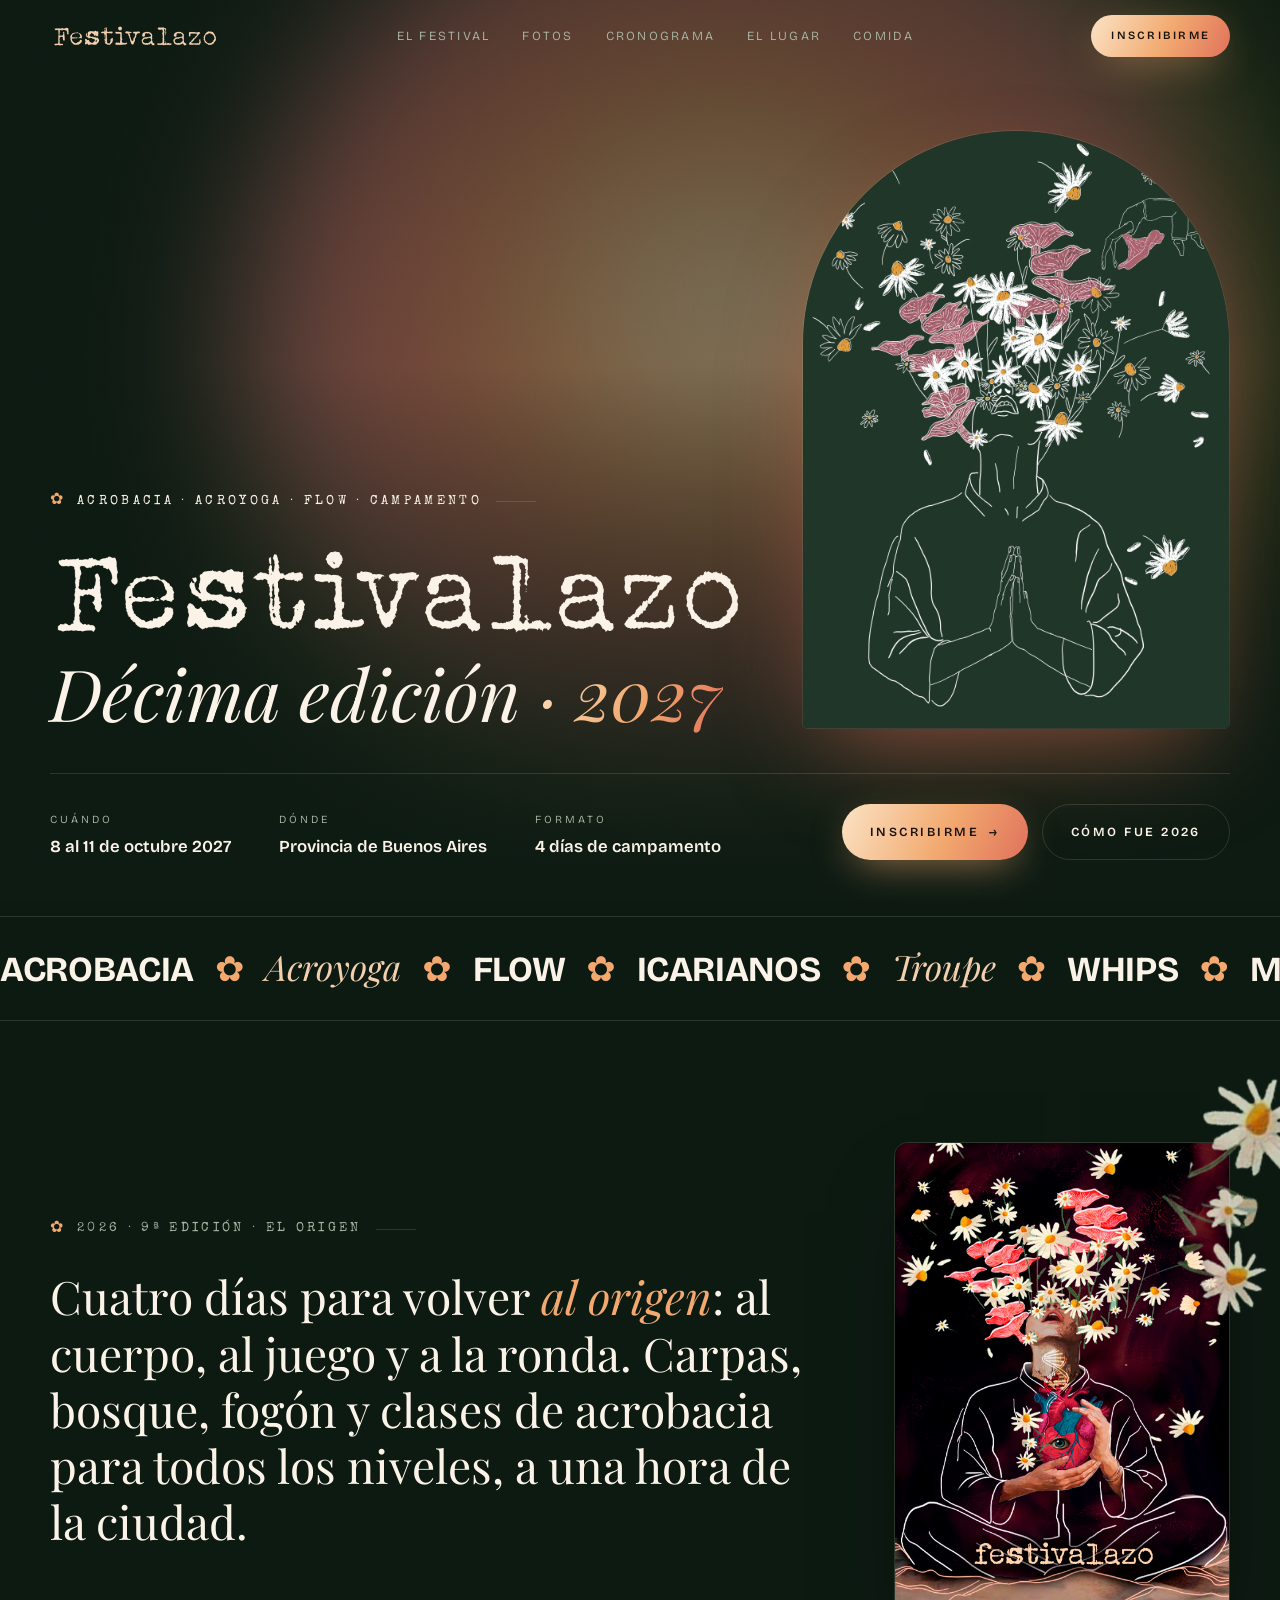
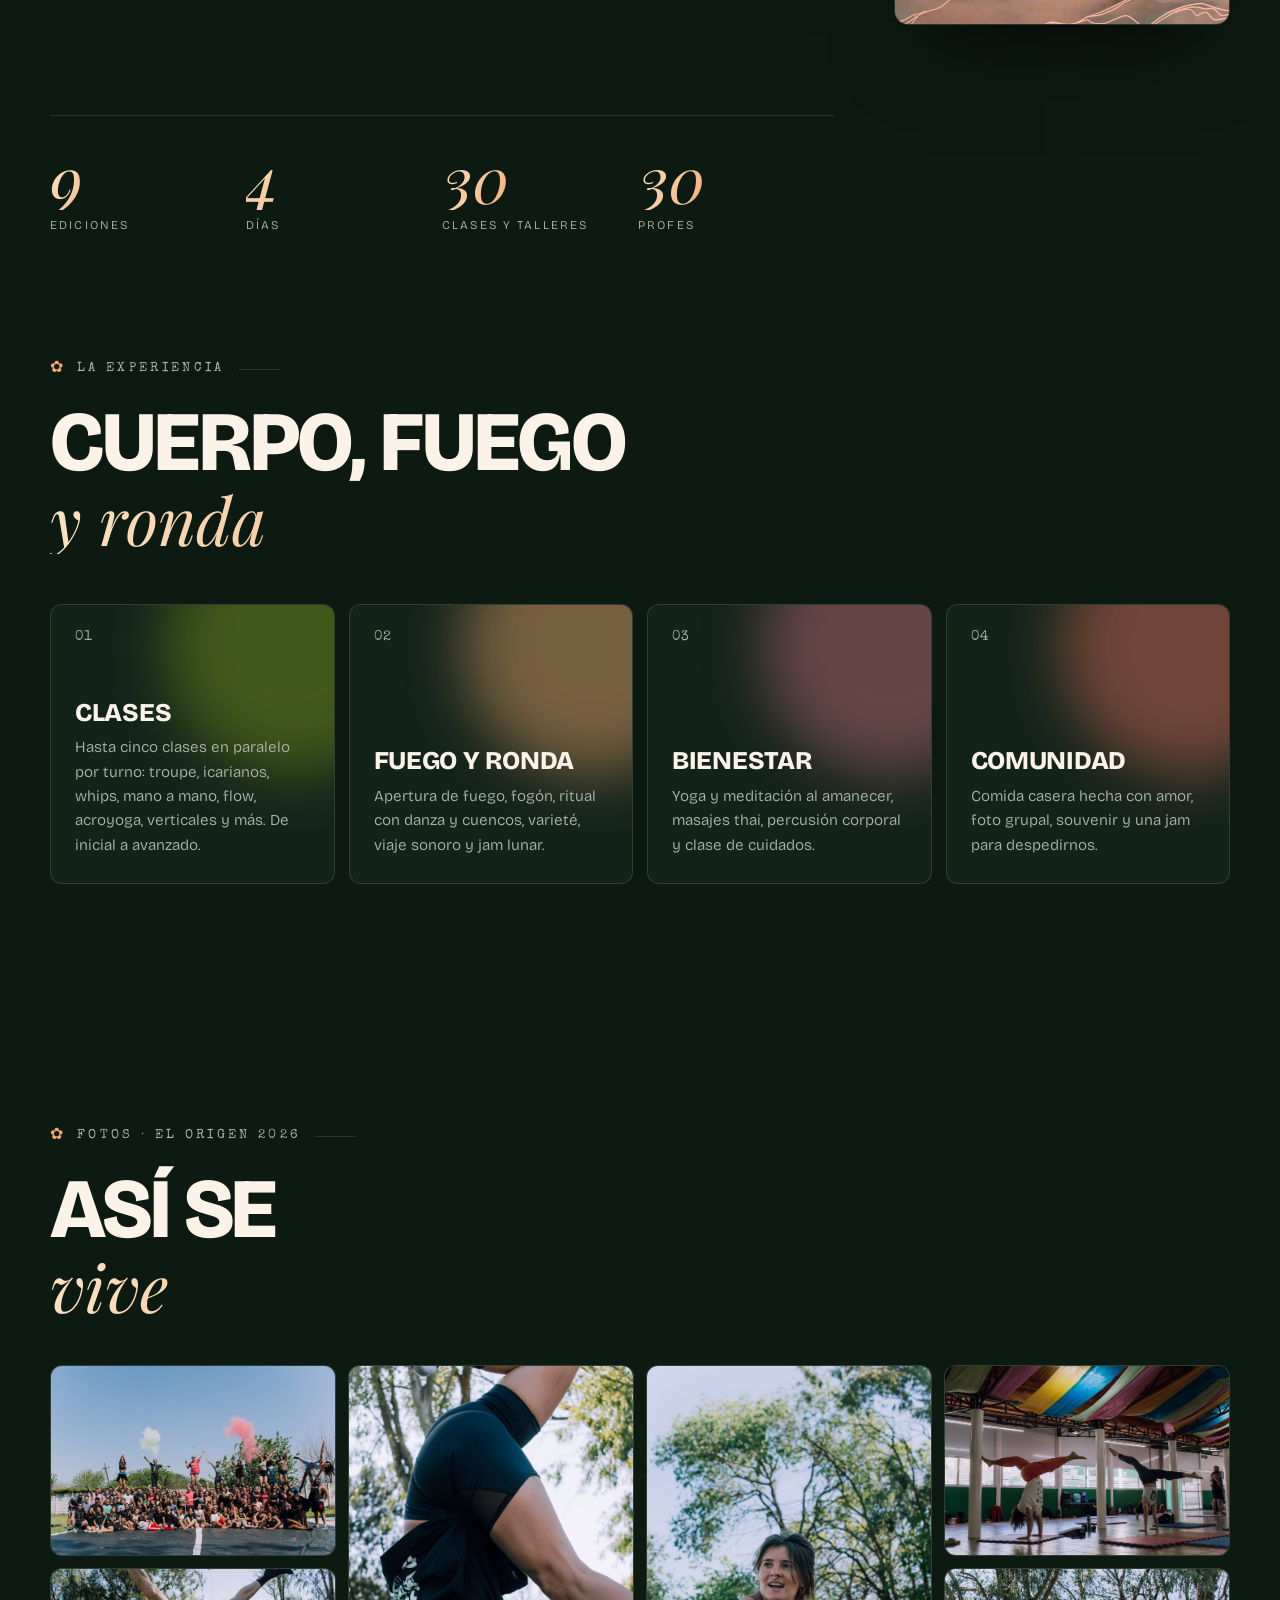
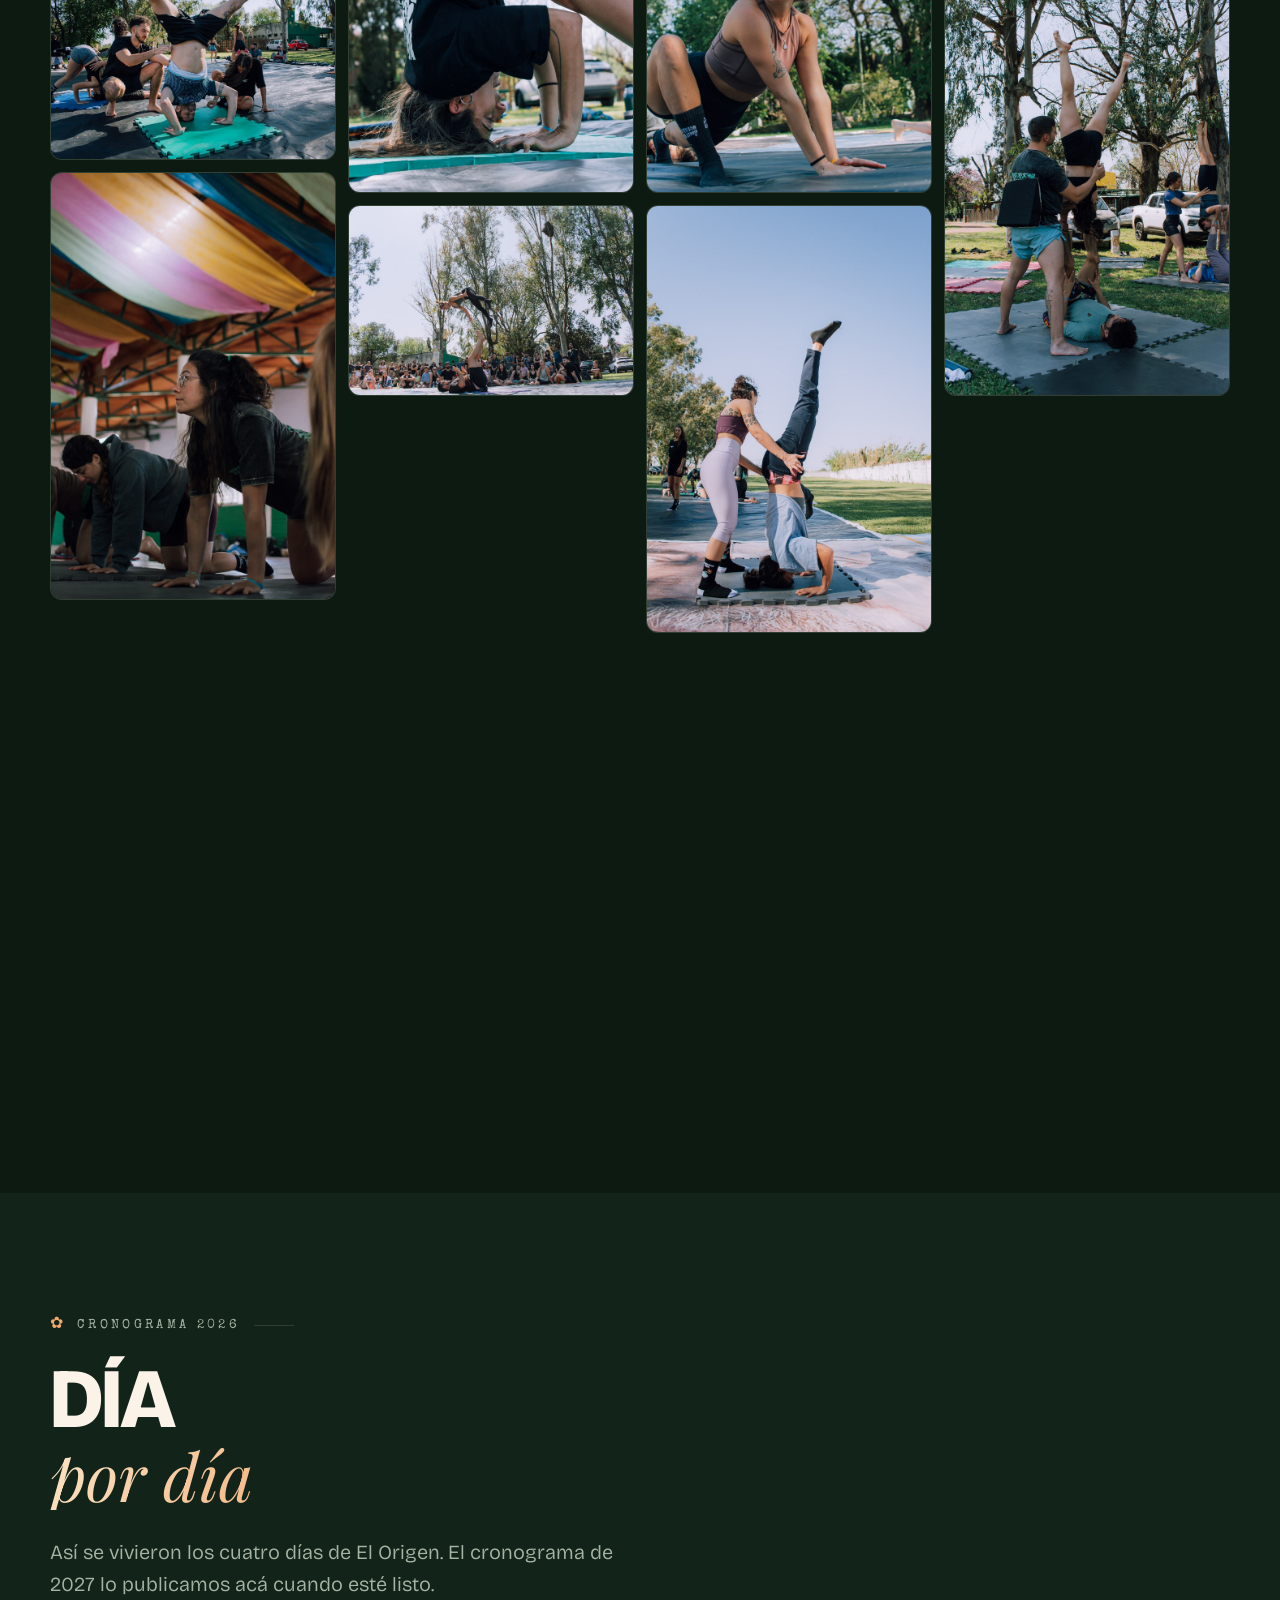
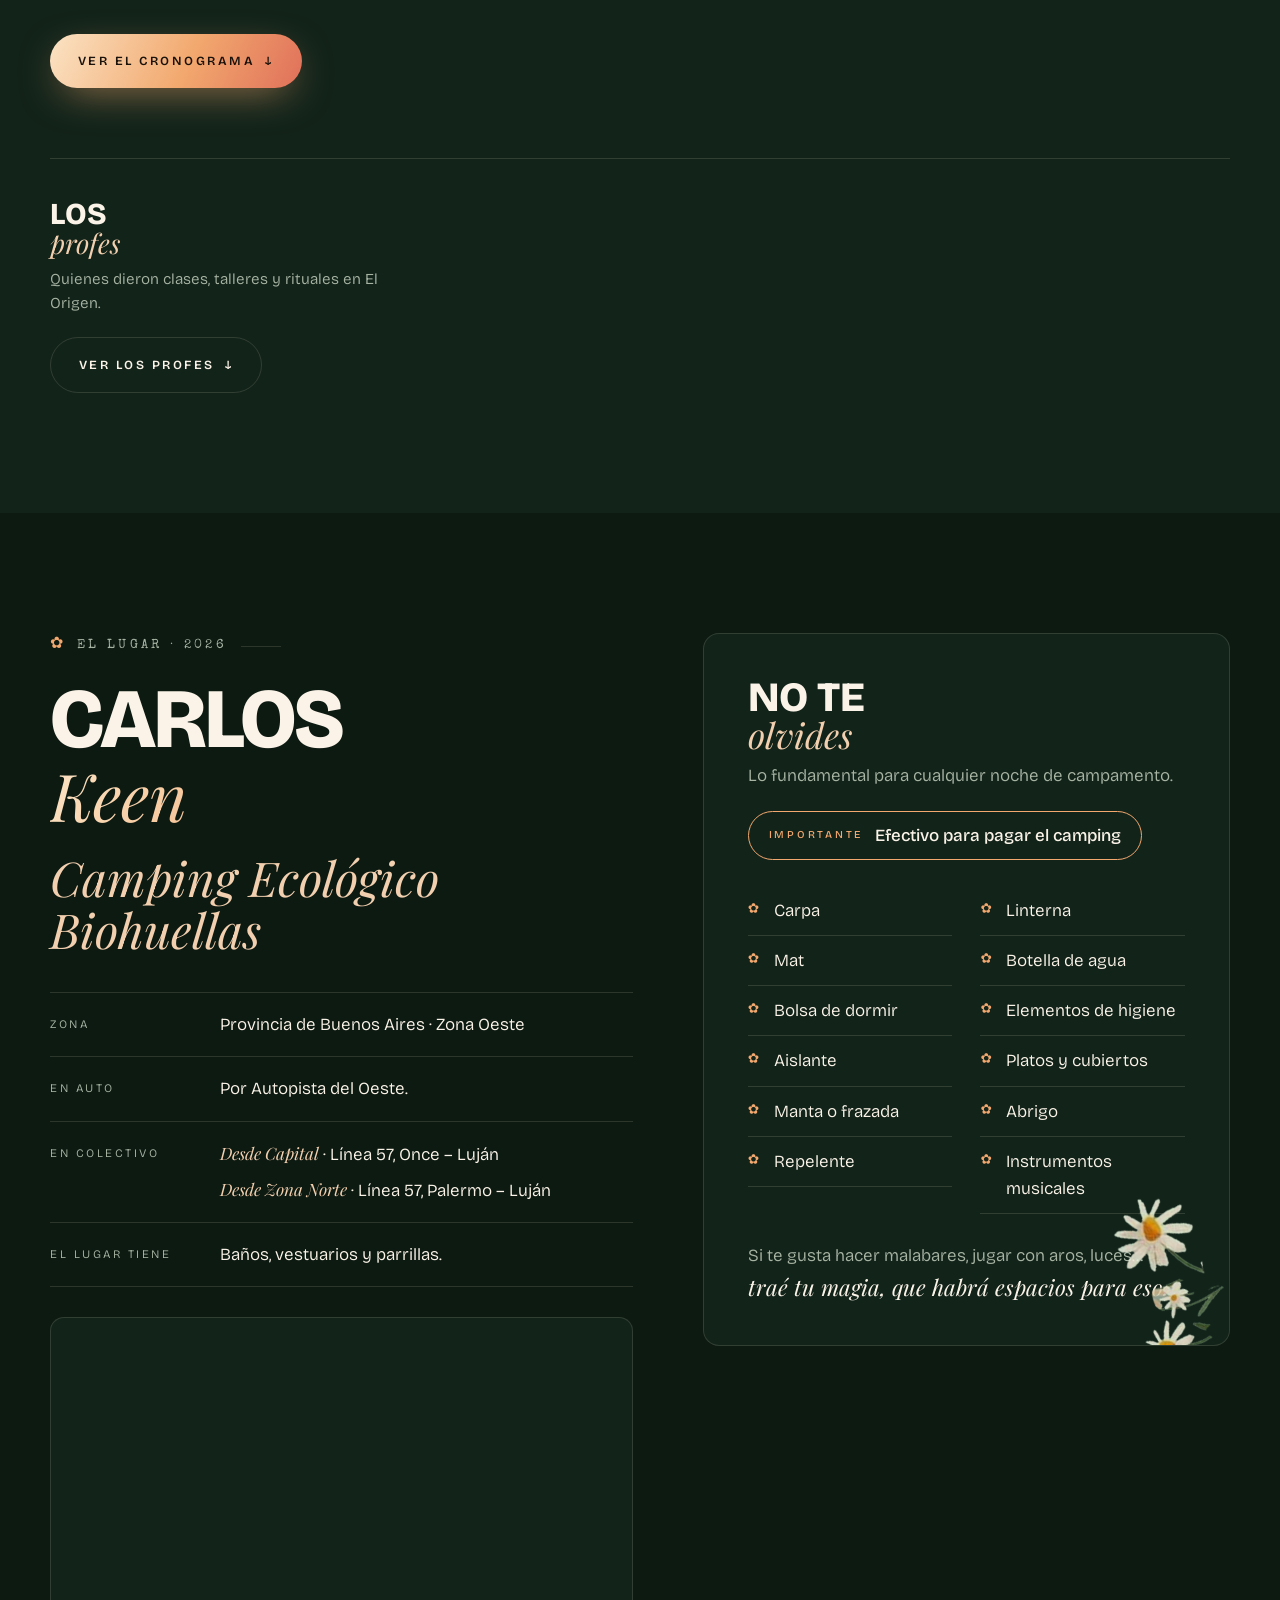
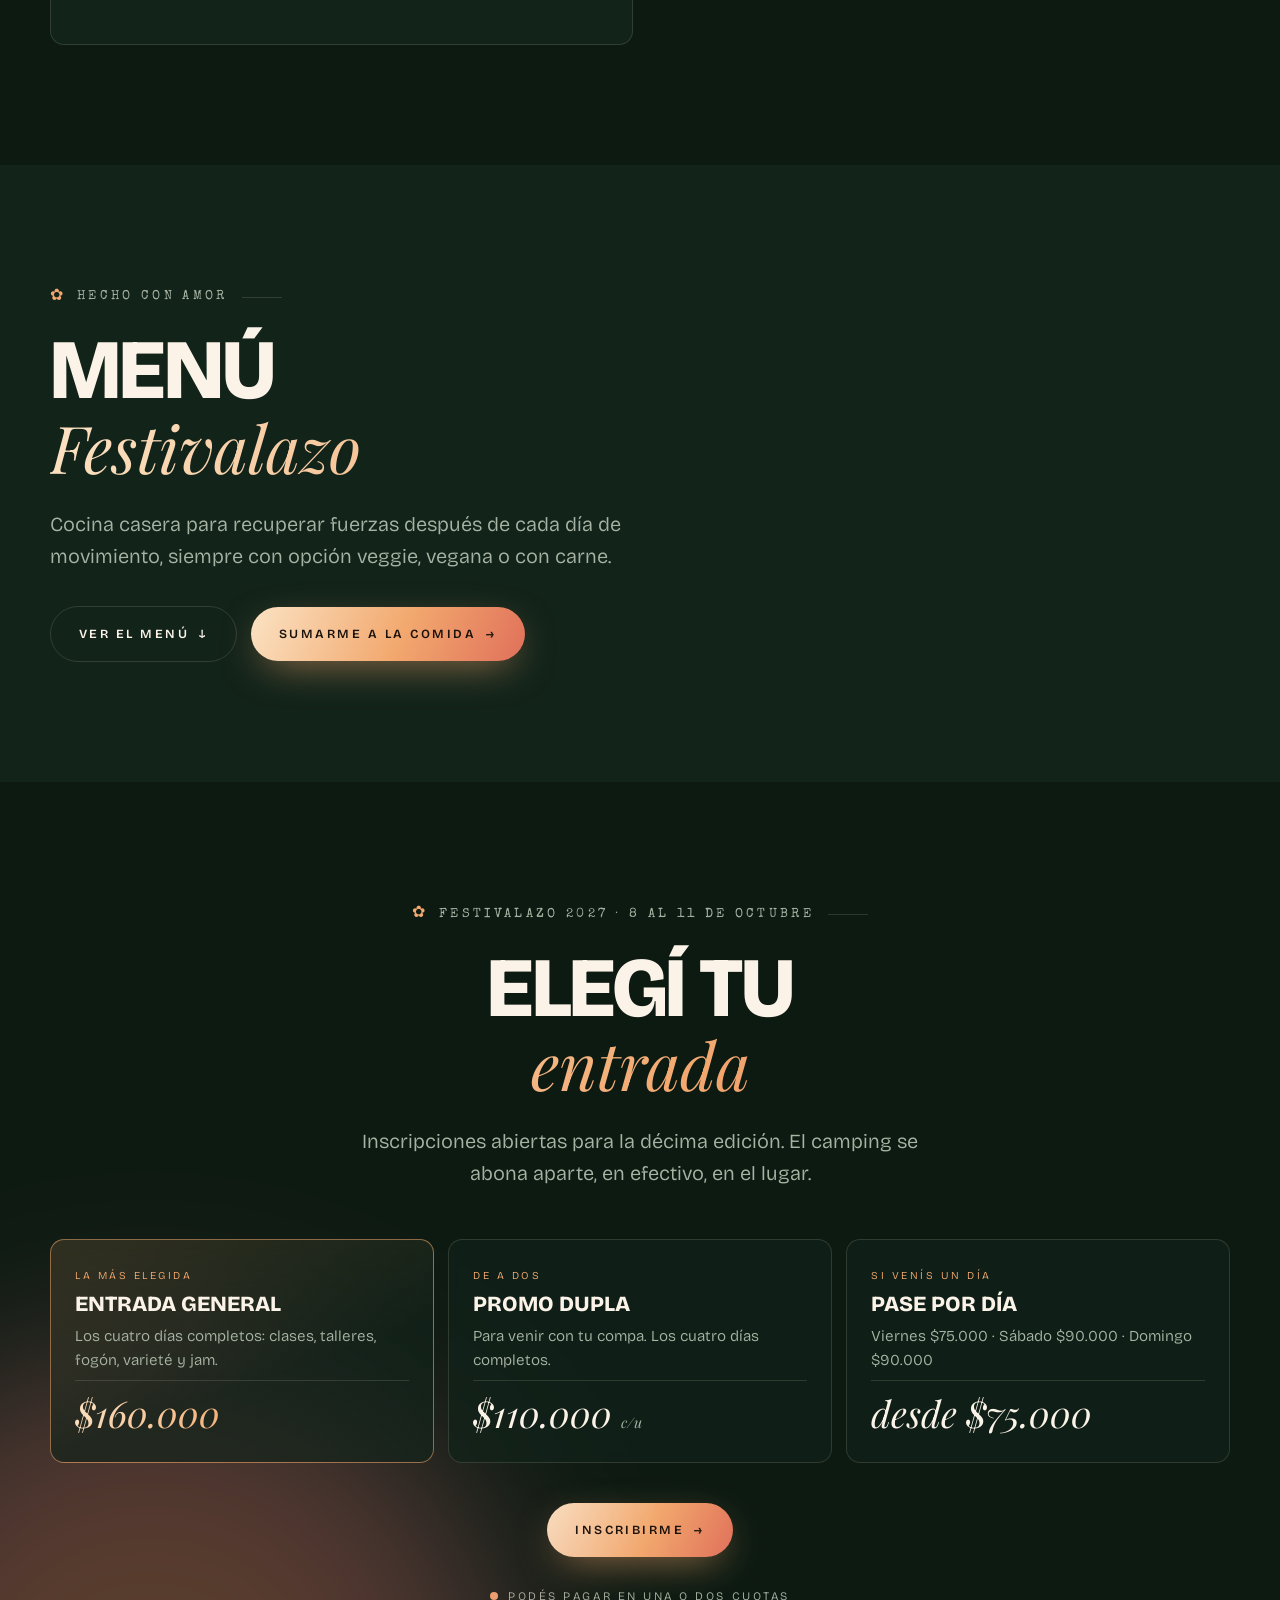
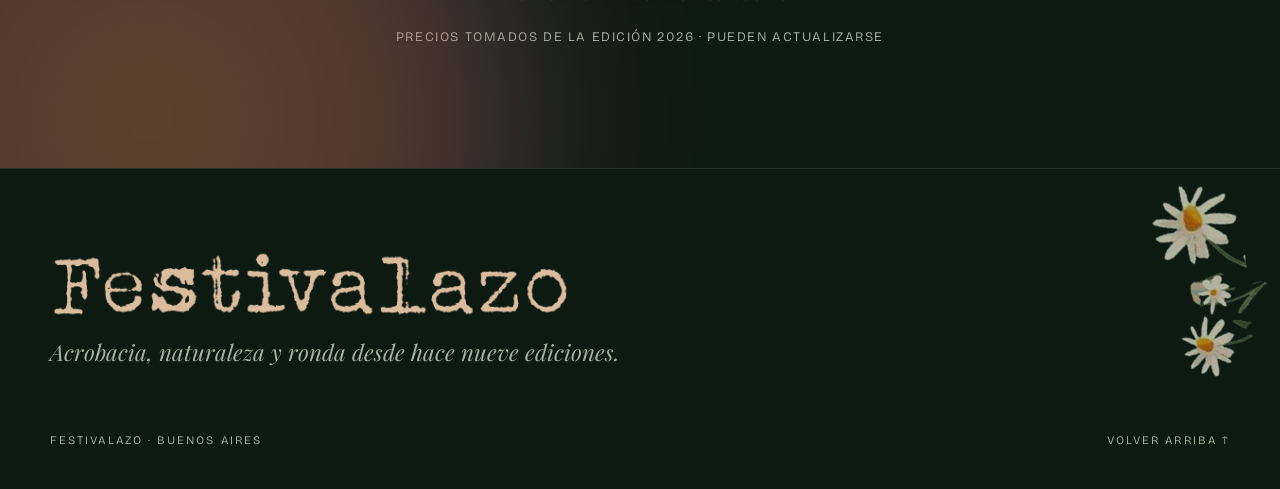
==== index.html @ 74641031 "Menú desplegable y anotación a comidas cruzada con inscripciones Co-Authored-By: Claude Opus 5.5 <no" ====
<!doctype html>
<html lang="es">
<head>
<meta charset="utf-8">
<meta name="viewport" content="width=device-width, initial-scale=1">
<title>Festivalazo</title>
<meta name="description" content="Festivalazo 2027: décima edición, del 8 al 11 de octubre. Cuatro días de acrobacia, acroyoga, flow y campamento en la naturaleza.">
<meta name="theme-color" content="#0d1a12">
<link rel="preconnect" href="https://fonts.googleapis.com">
<link rel="preconnect" href="https://fonts.gstatic.com" crossorigin>
<link href="https://fonts.googleapis.com/css2?family=Bricolage+Grotesque:opsz,wght@12..96,300..800&family=Playfair+Display:ital,wght@1,400;1,500;1,600&family=Special+Elite&display=swap" rel="stylesheet">
<link rel="stylesheet" href="estilos.css">
</head>
<body>

<nav id="nav">
  <div class="wrap">
    <a href="#top" aria-label="Festivalazo, inicio"><span class="logo"></span></a>
    <ul>
      <li><a href="#festival">El festival</a></li>
      <li><a href="#fotos">Fotos</a></li>
      <li><a href="#cronograma">Cronograma</a></li>
      <li><a href="#lugar">El lugar</a></li>
      <li><a href="#comida">Comida</a></li>
    </ul>
    <a class="btn fill" href="inscripcion.html">Inscribirme</a>
  </div>
</nav>

<header class="hero" id="top">
  <div class="wrap hero-grid">
    <div>
      <div class="eyebrow">Acrobacia · Acroyoga · Flow · Campamento</div>
      <span class="logo bigLogo" role="img" aria-label="Festivalazo"></span>
      <h1>Décima edición <span class="grad">· 2027</span></h1>
    </div>
    <div class="hero-arch"><img src="img/estampa-verde.png" alt="Ilustración de Festivalazo: una persona meditando con margaritas y hongos que le brotan de la cabeza"></div>
  </div>
  <div class="wrap">
    <div class="hero-bottom">
      <div class="facts">
        <div><small>Cuándo</small><b>8 al 11 de octubre 2027</b></div>
        <div><small>Dónde</small><b>Provincia de Buenos Aires</b></div>
        <div><small>Formato</small><b>4 días de campamento</b></div>
      </div>
      <div class="actions">
        <a class="btn fill" href="inscripcion.html">Inscribirme <span class="arr">→</span></a>
        <a class="btn line" href="#festival">Cómo fue 2026</a>
      </div>
    </div>
  </div>
</header>

<div class="marquee" aria-hidden="true"><div class="track" id="mq"></div></div>

<section class="manifesto" id="festival">
  <div class="daisies" style="right:-30px; top:40px; transform:rotate(10deg) scaleX(-1); opacity:.8"></div>
  <div class="wrap">
    <div class="reveal">
      <div class="eyebrow">2026 · 9ª edición · El Origen</div>
      <p class="big">Cuatro días para volver <em>al origen</em>: al cuerpo, al juego y a la ronda. Carpas, bosque, fogón y clases de acrobacia para todos los niveles, a una hora de la ciudad.</p>
    </div>
    <div class="poster reveal"><img src="img/sticker-meditando.png" alt="Afiche de Festivalazo: persona meditando con un corazón entre las manos, rodeada de margaritas y hongos"></div>
  </div>
  <div class="wrap">
    <div class="stats reveal">
      <div><b class="grad">9</b><small>ediciones</small></div>
      <div><b class="grad">4</b><small>días</small></div>
      <div><b class="grad" id="n-clases">30</b><small>clases y talleres</small></div>
      <div><b class="grad" id="n-profes">30</b><small>profes</small></div>
    </div>
  </div>
</section>

<section style="padding-top:0">
  <div class="wrap">
    <div class="eyebrow reveal">La experiencia</div>
    <h2 class="reveal">Cuerpo, fuego <span class="it grad">y ronda</span></h2>
    <div class="cards">
      <div class="card reveal" style="--c:var(--olive)"><span class="n">01</span><h3>Clases</h3><p>Hasta cinco clases en paralelo por turno: troupe, icarianos, whips, mano a mano, flow, acroyoga, verticales y más. De inicial a avanzado.</p></div>
      <div class="card reveal" style="--c:var(--apricot)"><span class="n">02</span><h3>Fuego y ronda</h3><p>Apertura de fuego, fogón, ritual con danza y cuencos, varieté, viaje sonoro y jam lunar.</p></div>
      <div class="card reveal" style="--c:var(--rose)"><span class="n">03</span><h3>Bienestar</h3><p>Yoga y meditación al amanecer, masajes thai, percusión corporal y clase de cuidados.</p></div>
      <div class="card reveal" style="--c:var(--coral)"><span class="n">04</span><h3>Comunidad</h3><p>Comida casera hecha con amor, foto grupal, souvenir y una jam para despedirnos.</p></div>
    </div>
  </div>
</section>

<section class="gallery" id="fotos" hidden>
  <div class="wrap">
    <div class="eyebrow reveal">Fotos · El Origen 2026</div>
    <h2 class="reveal">Así se <span class="it grad">vive</span></h2>
    <div class="masonry" id="galeria"></div>
  </div>
</section>

<section class="sched" id="cronograma">
  <div class="wrap">
    <div class="sched-head">
      <div>
        <div class="eyebrow reveal">Cronograma 2026</div>
        <h2 class="reveal">Día <span class="it grad">por día</span></h2>
        <p class="lead reveal">Así se vivieron los cuatro días de El Origen. El cronograma de 2027 lo publicamos acá cuando esté listo.</p>
      </div>
    </div>
    <button class="btn fill toggle" type="button" aria-expanded="false" aria-controls="crono-fold" data-label="el cronograma">Ver el cronograma <span class="arr">↓</span></button>
    <div class="fold" id="crono-fold" hidden>
    <div class="tabs" role="tablist" id="tabs"></div>
    <div class="legend">
      <span><i style="background:var(--lvl-ini)"></i>Inicial</span>
      <span><i style="background:var(--lvl-int)"></i>Intermedio</span>
      <span><i style="background:var(--lvl-adv)"></i>Avanzado</span>
      <span><i style="background:var(--lvl-esp)"></i>Todo público</span>
    </div>
    <div id="days"></div>
    </div>
    <div class="profes reveal">
      <div><h3>Los <span class="it">profes</span></h3><p>Quienes dieron clases, talleres y rituales en El Origen.</p>
        <button class="btn line toggle" type="button" aria-expanded="false" aria-controls="profes-fold" data-label="los profes" style="margin-top:22px">Ver los profes <span class="arr">↓</span></button></div>
      <div class="fold" id="profes-fold" hidden><div class="chips" id="profes"></div></div>
    </div>
  </div>
</section>

<section class="place" id="lugar">
  <div class="wrap">
    <div class="grid">
      <div class="reveal">
        <div class="eyebrow">El lugar · 2026</div>
        <h2>Carlos <span class="it grad">Keen</span></h2>
        <p class="name">Camping Ecológico Biohuellas</p>
        <ul class="info">
          <li><span>Zona</span><span>Provincia de Buenos Aires · Zona Oeste</span></li>
          <li><span>En auto</span><span>Por Autopista del Oeste.</span></li>
          <li><span>En colectivo</span><span><p><em>Desde Capital</em> · Línea 57, Once – Luján</p><p><em>Desde Zona Norte</em> · Línea 57, Palermo – Luján</p></span></li>
          <li><span>El lugar tiene</span><span>Baños, vestuarios y parrillas.</span></li>
        </ul>
        <div class="map"><iframe title="Mapa de Carlos Keen" loading="lazy" src="https://www.google.com/maps?q=Carlos+Keen,+Buenos+Aires&z=13&output=embed"></iframe></div>
      </div>
      <div class="pack reveal">
        <div class="daisies" style="right:-50px; bottom:-60px; transform:rotate(-10deg) scale(.75); opacity:.85"></div>
        <h3>No te <span class="it">olvides</span></h3>
        <p>Lo fundamental para cualquier noche de campamento.</p>
        <div class="pill"><small>Importante</small>Efectivo para pagar el camping</div>
        <ul>
          <li>Carpa</li><li>Mat</li><li>Bolsa de dormir</li><li>Aislante</li><li>Manta o frazada</li><li>Repelente</li>
          <li>Linterna</li><li>Botella de agua</li><li>Elementos de higiene</li><li>Platos y cubiertos</li><li>Abrigo</li><li>Instrumentos musicales</li>
        </ul>
        <p class="magic">Si te gusta hacer malabares, jugar con aros, luces… <span class="it">traé tu magia, que habrá espacios para eso.</span></p>
      </div>
    </div>
  </div>
</section>

<section class="food" id="comida">
  <div class="wrap">
    <div class="eyebrow reveal">Hecho con amor</div>
    <h2 class="reveal">Menú <span class="it grad">Festivalazo</span></h2>
    <p class="lead reveal">Cocina casera para recuperar fuerzas después de cada día de movimiento, siempre con opción veggie, vegana o con carne.</p>
    <div class="food-cta reveal">
      <button class="btn line toggle" type="button" aria-expanded="false" aria-controls="menu-fold" data-label="el menú">Ver el menú <span class="arr">↓</span></button>
      <a class="btn fill" href="comida.html">Sumarme a la comida <span class="arr">→</span></a>
    </div>
    <div class="fold" id="menu-fold" hidden>
    <div class="menu">
      <div class="meal-day reveal" style="--c:var(--vie)"><h3>Viernes</h3>
        <div class="m"><small>Cena</small><b>Guisado especial</b><p>Compañero de los gauchos, nutritivo y reconfortante. Con rawmesan y pancito. Opción veggie, vegana, sin TACC o con carne.</p></div>
      </div>
      <div class="meal-day reveal" style="--c:var(--sab)"><h3>Sábado</h3>
        <div class="m"><small>Almuerzo</small><b>Fainá rellena</b><p>Con mayonesa de girasol y ensalada de colores. Extra proteína: con huevo.</p></div>
        <div class="m"><small>Cena</small><b>Lasaña</b><p>Veggie o con carne, con ensaladas y salsitas.</p></div>
      </div>
      <div class="meal-day reveal" style="--c:var(--dom)"><h3>Domingo</h3>
        <div class="m"><small>Almuerzo</small><b>Burger veggie o asado</b><p>Medallones de quinoa y vegetales con arroz y ensalada, o asadazo a la parri con papas.</p></div>
        <div class="m"><small>Cena</small><b>Polenta con magias</b><p>Con queso, boloñesa veggie o carnívora, pesto y salsita picante.</p></div>
      </div>
      <div class="meal-day reveal" style="--c:var(--lun)"><h3>Lunes</h3>
        <div class="m"><small>Almuerzo</small><b>Risotto o cerdo desmechado</b><p>Risotto de hongos veggie y vegano, o cerdo desmechado con arroz y ensalada.</p></div>
      </div>
    </div>
    <div class="combos">
      <div class="combo reveal"><h4>Desayunos <span class="it" style="text-transform:none; color:var(--peach)">ñumi ñumi</span></h4><p>Granola, chía pudding, fruta, pasta de maní, café o leche vegetal y huevo.</p></div>
      <div class="combo feat reveal"><h4>Promo full veggie</h4><p>6 comidas + 3 desayunos + 2 noches de postres.</p><div class="price grad">$91.500</div></div>
      <div class="combo reveal"><h4>Promo full carnívora</h4><p>6 comidas + 3 desayunos + 2 noches de postres.</p><div class="price">$105.500</div></div>
    </div>
    <div class="food-cta"><a class="btn fill" href="comida.html">Sumarme a la comida <span class="arr">→</span></a></div>
    <p class="note">Menú y precios de la edición 2026 · los de 2027 se confirman más adelante</p>
    </div>
  </div>
</section>

<section class="join" id="anotate">
  <div class="wrap">
    <div class="eyebrow reveal" style="justify-content:center">Festivalazo 2027 · 8 al 11 de octubre</div>
    <h2 class="reveal" style="text-align:center">Elegí tu <span class="it grad">entrada</span></h2>
    <p class="lead reveal" style="margin:0 auto; text-align:center">Inscripciones abiertas para la décima edición. El camping se abona aparte, en efectivo, en el lugar.</p>
    <div class="tickets">
      <div class="ticket feat reveal"><small>La más elegida</small><h4>Entrada general</h4><p>Los cuatro días completos: clases, talleres, fogón, varieté y jam.</p><div class="price grad">$160.000</div></div>
      <div class="ticket reveal"><small>De a dos</small><h4>Promo dupla</h4><p>Para venir con tu compa. Los cuatro días completos.</p><div class="price">$110.000 <span>c/u</span></div></div>
      <div class="ticket reveal"><small>Si venís un día</small><h4>Pase por día</h4><p>Viernes $75.000 · Sábado $90.000 · Domingo $90.000</p><div class="price">desde $75.000</div></div>
    </div>
    <div class="join-cta reveal">
      <a class="btn fill" href="inscripcion.html">Inscribirme <span class="arr">→</span></a>
      <div class="spots"><i></i>Podés pagar en una o dos cuotas</div>
    </div>
    <p class="note" style="text-align:center">Precios tomados de la edición 2026 · pueden actualizarse</p>
  </div>
</section>

<footer>
  <div class="daisies" style="right:-40px; top:-20px; transform:rotate(-8deg) scale(.8); opacity:.7"></div>
  <div class="wrap">
    <span class="logo" role="img" aria-label="Festivalazo"></span>
    <p class="tag">Acrobacia, naturaleza y ronda desde hace nueve ediciones.</p>
    <div class="foot-bot"><span>Festivalazo · Buenos Aires</span><a href="#top">Volver arriba ↑</a></div>
  </div>
</footer>

<script>
if (location.search.includes("captura")) document.documentElement.classList.add("shot");


// ["h", hora, actividad, profes, detalle] · ["meal", hora, texto, profes] · ["block", hora, etiqueta, [[clase, profes, nivel, detalle], ...]]
const DAYS = [
  { name: "Viernes", date: "9 oct", c: "var(--vie)", rows: [
    ["h", "15 hs", "Llegada"],
    ["h", "17 hs", "Acuerdos – Info", "", "Dinámicas equipo Festivalazo"],
    ["block", "18 a 20 hs", "", [["Clase de cuidados", "Dan – Mati", "ini", "Dinámica grupal"]]],
    ["meal", "20 hs", "Cena"],
    ["h", "21:30 hs", "Apertura de fuego + fogón"],
    ["h", "22 hs", "Ritual, danza y cuencos", "Danza flow y Aye"],
  ]},
  { name: "Sábado", date: "10 oct", c: "var(--sab)", rows: [
    ["block", "8:45 a 10 hs", "Clases paralelas", [["Acrobacias de piso", "Mati", "esp"], ["Verticales", "Nico Huaquer", "esp"], ["Yoga", "Simón", "esp"]]],
    ["meal", "10 a 11", "Desayuno"],
    ["h", "11 a 11:20", "Historia: El Origen", "César"],
    ["h", "11:20 a 11:40", "Presentación de clases"],
    ["block", "11:40 a 13:30", "Clases paralelas", [["Troupe e inversiones", "Ari Peixoto – Martu", "ini"], ["Troupe con triples", "Dan", "int"], ["Whips con flow", "Dina y Foco", "int"], ["Amichi Whipcarian links", "Gonza – Ari Aric", "adv"]]],
    ["meal", "13:30 a 14:30", "Almuerzo"],
    ["h", "15:30 a 16", "Presentación de clases y distribución"],
    ["block", "16 a 18 hs", "Clases paralelas", [["Acroyoga fundamental", "Tavo, Dina, Fabri", "ini"], ["Icarian flow", "Oso y Ari", "int"], ["Mano a mano", "Dan", "int"], ["Icarianos 2", "Rober y Agus", "adv"]]],
    ["h", "18:15 a 18:30", "Distribución"],
    ["block", "18:30 a 20 hs", "Clases paralelas", [["Masajes thai", "Gonza", "ini"], ["Historias a través del acro", "César", "ini"], ["Percu corporal", "Santi Ablin", "ini"]]],
    ["meal", "21 hs", "Cena"],
    ["h", "22 hs", "Varieté", "Videos Pope"],
  ]},
  { name: "Domingo", date: "11 oct", c: "var(--dom)", rows: [
    ["meal", "10 a 11", "Desayuno"],
    ["h", "11 a 11:30", "Presentación y distribución"],
    ["block", "11:30 a 13:30", "Clases paralelas", [["El origen del flow", "Oso y Ari", "ini"], ["Dobles estafas", "Carella", "int"], ["Flow h2h", "Nacho y Lu Velázquez", "int"], ["Patas y piruetas", "Solci – Fer", "adv"]]],
    ["h", "13:30", "Entrega de souvenir y foto grupal"],
    ["meal", "13:30 a 14:30", "Almuerzo"],
    ["h", "14:30 a 17", "¿Ya fuiste al bosque?", "", "Posible búsqueda de regalos"],
    ["h", "17:30 a 18:30", "Presentación y distribución"],
    ["block", "18 a 20 hs", "Clases paralelas", [["Flow pie pie", "Male – Mago", "ini"], ["Banquinas", "Carella", "int"], ["Flow multinivel", "Rober – Ari Aric", "int"], ["Icarian rotaciones", "Agus – Gonza", "adv"], ["Viaje sonoro y jam lunar", "Aye – Ari", "esp"]]],
    ["meal", "21 hs", "Cena", "Orquesta"],
    ["h", "22 hs", "Proyección video resumen", "Sindicato Imaginario"],
  ]},
  { name: "Lunes", date: "12 oct", c: "var(--lun)", rows: [
    ["block", "8:45 a 10 hs", "Clases paralelas", [["Yoga y meditación", "Simón", "esp"], ["Acro blandas", "Mati", "esp"]]],
    ["meal", "10 a 11", "Desayuno"],
    ["h", "11 a 11:30", "Presentación y distribución"],
    ["block", "11:15 a 13 hs", "Clases paralelas", [["Pass flyer", "Emma, Joaco y Cami", "ini"], ["Whipops passing", "Rober – Solci", "int"], ["H2h contra", "Fer – José", "int"], ["Whipops returning", "Gonza – Agus", "adv"]]],
    ["h", "13 hs", "Cierre plastilina"],
    ["meal", "14 hs", "Almuerzo"],
    ["h", "15:30 hs", "JAM"],
  ]},
];

const esc = s => String(s || "").replace(/&/g, "&amp;").replace(/</g, "&lt;");
const row = (cls, h, a, p) => `<div class="row ${cls}"><div class="h">${h}</div><div class="a">${a}</div><div class="p">${esc(p)}</div></div>`;

const tabs = document.getElementById("tabs"), days = document.getElementById("days");
const profes = new Set();
let nClases = 0;
DAYS.forEach((d, i) => {
  tabs.insertAdjacentHTML("beforeend", `<button class="tab" role="tab" style="--c:${d.c}" aria-selected="${i === 0}" aria-controls="day-${i}" id="tab-${i}">${d.name}<small>${d.date}</small></button>`);
  let html = "";
  d.rows.forEach(r => {
    if (r[0] === "h") html += row("", r[1], esc(r[2]) + (r[4] ? `<small>${esc(r[4])}</small>` : ""), r[3]);
    else if (r[0] === "meal") html += row("meal", r[1], esc(r[2]), r[3]);
    else {
      if (r[2]) html += row("lbl", r[1], esc(r[2]), "");
      r[3].forEach((c, j) => {
        nClases++;
        html += row(j || r[2] ? "cont" : "", j || r[2] ? "" : r[1], `<span class="lv ${c[2]}"><i></i><span>${esc(c[0])}${c[3] ? `<small>${esc(c[3])}</small>` : ""}</span></span>`, c[1]);
      });
    }
    const p = r[0] === "block" ? r[3].map(c => c[1]) : [r[3]];
    p.filter(Boolean).forEach(s => s.split(/\s*(?:–|,| y )\s*/).forEach(n => n && profes.add(n.trim())));
  });
  days.insertAdjacentHTML("beforeend", `<div class="day" id="day-${i}" role="tabpanel" aria-labelledby="tab-${i}" style="--c:${d.c}" ${i ? "hidden" : ""}><h3><b>${d.name}</b><span>${d.date}</span></h3>${html}</div>`);
});
// Grupos y no-personas que no van en la lista de profes
["Danza flow", "Videos Pope", "Orquesta", "Sindicato Imaginario"].forEach(n => profes.delete(n));
document.getElementById("profes").innerHTML = [...profes].sort((a, b) => a.localeCompare(b, "es")).map(n => `<span>${esc(n)}</span>`).join("");
document.getElementById("n-clases").textContent = nClases;
document.getElementById("n-profes").textContent = profes.size;

// Botones que abren y cierran el cronograma y los profes
document.querySelectorAll(".toggle").forEach(b => b.addEventListener("click", () => {
  const open = b.getAttribute("aria-expanded") !== "true";
  b.setAttribute("aria-expanded", open);
  document.getElementById(b.getAttribute("aria-controls")).hidden = !open;
  b.firstChild.textContent = (open ? "Ocultar " : "Ver ") + b.dataset.label + " ";
}));

tabs.addEventListener("click", e => {
  const b = e.target.closest(".tab"); if (!b) return;
  tabs.querySelectorAll(".tab").forEach(t => t.setAttribute("aria-selected", t === b));
  days.querySelectorAll(".day").forEach(p => p.hidden = p.id !== b.getAttribute("aria-controls"));
});

// Galería: fotos en img/galeria/ (se cargan en este orden)
const FOTOS = ["08.jpg", "04.jpg", "01.jpg", "12.jpg", "03.jpg", "07.jpg", "09.jpg", "11.jpg", "02.jpg", "05.jpg", "13.jpg", "06.jpg", "10.jpg", "14.jpg"];
if (FOTOS.length) {
  document.getElementById("galeria").innerHTML = FOTOS.map(f => `<figure class="reveal"><img src="img/galeria/${f}" alt="Festivalazo El Origen 2026" loading="lazy"></figure>`).join("");
  document.getElementById("fotos").hidden = false;
}

// Cinta de disciplinas
const words = ["Acrobacia", "Acroyoga", "Flow", "Icarianos", "Troupe", "Whips", "Mano a mano", "Verticales", "Fogón", "Yoga", "Jam"];
const line = words.map((w, i) => (i % 3 === 1 ? `<span class="it">${w}</span>` : w) + `<span class="dot">✿</span>`).join("");
document.getElementById("mq").innerHTML = line + line;

// Menú fijo con fondo al bajar
const nav = document.getElementById("nav");
const onScroll = () => nav.classList.toggle("solid", scrollY > 40);
addEventListener("scroll", onScroll, { passive: true }); onScroll();

// Aparecer al bajar
const io = new IntersectionObserver(es => es.forEach(x => { if (x.isIntersecting) { x.target.classList.add("in"); io.unobserve(x.target); } }), { threshold: .12 });
document.querySelectorAll(".reveal").forEach(el => io.observe(el));
</script>
</body>
</html>
---- estilos.css ----
:root {
  --bg: #0d1a12;
  --bg2: #12231a;
  --ink: #fbf3e8;
  --muted: #a7b4a3;
  --line: rgba(242, 222, 196, .14);
  --peach: #f2cfae;
  --apricot: #f2a86e;
  --coral: #e0705a;
  --rose: #c9707c;
  --olive: #7c9a1e;
  --grad: linear-gradient(115deg, #fbe3c4, var(--apricot) 55%, var(--coral));
  --vie: #5f7e07; --sab: #b9542c; --dom: #9a4a52; --lun: #c99f0c;
  --lvl-ini: #b4d79b; --lvl-int: #f2b47e; --lvl-adv: #e0563f; --lvl-esp: #edbfc2;
}
* { box-sizing: border-box; margin: 0; padding: 0; }
html { scroll-behavior: smooth; scroll-padding-top: 76px; }
body { background: var(--bg); color: var(--ink); font-family: "Bricolage Grotesque", system-ui, sans-serif; font-weight: 340; font-size: 17px; line-height: 1.6; overflow-x: hidden; }
body::before { content: ""; position: fixed; inset: 0; z-index: 100; pointer-events: none; opacity: .06; mix-blend-mode: overlay;
  background-image: url("data:image/svg+xml,%3Csvg xmlns='http://www.w3.org/2000/svg' width='160' height='160'%3E%3Cfilter id='n'%3E%3CfeTurbulence type='fractalNoise' baseFrequency='.9' numOctaves='3' stitchTiles='stitch'/%3E%3C/filter%3E%3Crect width='100%25' height='100%25' filter='url(%23n)'/%3E%3C/svg%3E"); }
img { max-width: 100%; display: block; }
a { color: inherit; text-decoration: none; }
.wrap { width: min(1180px, 100% - 32px); margin-inline: auto; }
section, footer { padding: 120px 0; position: relative; overflow-x: clip; }
@media (max-width: 700px) { section { padding: 84px 0; } }

.it { font-family: "Playfair Display", serif; font-style: italic; font-weight: 400; text-transform: none; letter-spacing: 0; }
.grad { background: var(--grad); -webkit-background-clip: text; background-clip: text; color: transparent; }
.type { font-family: "Special Elite", monospace; }
.eyebrow { font-family: "Special Elite", monospace; font-size: .8rem; letter-spacing: .26em; text-transform: uppercase; color: var(--muted); display: flex; align-items: center; gap: 14px; }
.eyebrow::before { content: "✿"; color: var(--apricot); font-size: 1rem; letter-spacing: 0; }
.eyebrow::after { content: ""; width: 40px; height: 1px; background: var(--line); }
h2 { font-weight: 800; text-transform: uppercase; font-size: clamp(2.5rem, 6.6vw, 5.6rem); line-height: .92; letter-spacing: -.025em; margin: 22px 0 26px; }
h2 .it { display: block; font-size: .78em; line-height: 1.05; margin-top: .04em; }
.lead { font-size: clamp(1.05rem, 1.6vw, 1.25rem); color: var(--muted); max-width: 580px; }
.logo { display: block; background: var(--peach); aspect-ratio: 1100 / 148;
  -webkit-mask: url("img/logo-festivalazo.png") center / contain no-repeat;
          mask: url("img/logo-festivalazo.png") center / contain no-repeat; }
.daisies { position: absolute; pointer-events: none; width: 190px; height: 250px; z-index: 1;
  background: url("img/margaritas.png") no-repeat; background-size: 1080px 1920px; background-position: -360px -1060px; }

.btn { display: inline-flex; align-items: center; gap: 10px; font: inherit; font-weight: 600; font-size: .78rem; letter-spacing: .2em; text-transform: uppercase; padding: 17px 28px; border-radius: 999px; border: 0; cursor: pointer; transition: transform .25s, box-shadow .25s, border-color .25s, background .25s; }
.btn.fill { background: var(--grad); color: #1a120b; box-shadow: 0 12px 40px -12px rgba(242, 168, 110, .7); }
.btn.fill:hover { transform: translateY(-2px); box-shadow: 0 18px 50px -12px rgba(242, 168, 110, .85); }
.btn.line { border: 1px solid var(--line); color: var(--ink); }
button.btn.line { background: transparent; cursor: pointer; }
.btn.line:hover { border-color: var(--peach); }
.btn .arr { transition: transform .25s; }
.btn:hover .arr { transform: translateX(4px); }

/* NAV */
nav { position: fixed; inset: 0 0 auto; z-index: 50; border-bottom: 1px solid transparent; transition: background .3s, border-color .3s; }
nav.solid { background: rgba(13, 26, 18, .82); backdrop-filter: blur(14px); border-color: var(--line); }
nav .wrap { display: flex; align-items: center; justify-content: space-between; height: 72px; gap: 20px; }
nav .logo { width: 170px; }
nav ul { list-style: none; display: flex; gap: 32px; font-size: .78rem; letter-spacing: .18em; text-transform: uppercase; }
nav ul a { color: var(--muted); transition: color .2s; }
nav ul a:hover { color: var(--ink); }
nav .btn { padding: 12px 20px; font-size: .7rem; }
@media (max-width: 900px) { nav ul { display: none; } nav .logo { width: 140px; } }

/* HERO */
.hero { min-height: 100svh; display: flex; flex-direction: column; justify-content: flex-end; padding: 130px 0 56px; overflow: hidden; contain: paint; }
.hero::before { content: ""; position: absolute; width: 1100px; height: 1100px; left: 18%; top: -20%; border-radius: 50%; filter: blur(70px); opacity: .55;
  background: radial-gradient(circle at 45% 45%, #fbe3c4, var(--apricot) 20%, var(--coral) 38%, var(--rose) 52%, rgba(95, 126, 7, .7) 64%, transparent 72%);
  animation: drift 22s ease-in-out infinite alternate; }
.hero::after { content: ""; position: absolute; inset: 0; pointer-events: none; background: linear-gradient(180deg, rgba(13,26,18,.35), rgba(13,26,18,.15) 40%, var(--bg) 96%); }
@keyframes drift { to { transform: translate(-12%, 10%) scale(1.12); } }
.hero .wrap { position: relative; z-index: 2; }
.hero-grid { display: grid; grid-template-columns: 1.3fr .8fr; gap: 56px; align-items: end; }
.hero .eyebrow { color: var(--ink); }
.hero .bigLogo { width: min(760px, 100%); margin: 30px 0 0; filter: drop-shadow(0 6px 40px rgba(0,0,0,.35)); background: var(--ink); }
.hero h1 { font-family: "Playfair Display", serif; font-style: italic; font-weight: 400; font-size: clamp(2.2rem, 5.6vw, 4.6rem); line-height: 1.02; margin-top: 18px; }
.hero-arch { position: relative; aspect-ratio: 3 / 4.2; max-height: 72vh; border-radius: 400px 400px 10px 10px; overflow: hidden; border: 1px solid var(--line); box-shadow: 0 40px 100px -30px rgba(224, 112, 90, .55); }
.hero-arch img { width: 100%; height: 100%; object-fit: cover; object-position: 50% 20%; animation: zoom 20s ease-in-out infinite alternate; }
@keyframes zoom { to { transform: scale(1.08); } }
.hero-bottom { display: flex; flex-wrap: wrap; align-items: flex-end; justify-content: space-between; gap: 30px; margin-top: 44px; padding-top: 30px; border-top: 1px solid var(--line); }
.facts { display: flex; flex-wrap: wrap; gap: 20px 48px; }
.facts small { display: block; font-size: .68rem; letter-spacing: .28em; text-transform: uppercase; color: var(--muted); margin-bottom: 4px; }
.facts b { font-weight: 600; font-size: 1.05rem; }
.actions { display: flex; flex-wrap: wrap; gap: 14px; }
@media (max-width: 900px) {
  .hero-grid { grid-template-columns: 1fr; }
  .hero-arch { position: absolute; inset: 0; max-height: none; border-radius: 0; border: 0; box-shadow: none; opacity: .28; z-index: -1;
    -webkit-mask-image: linear-gradient(180deg, transparent, #000 25%, #000 60%, transparent); mask-image: linear-gradient(180deg, transparent, #000 25%, #000 60%, transparent); }
  .hero .wrap.hero-grid { position: static; }
}

/* MARQUEE */
.marquee { border-block: 1px solid var(--line); overflow: hidden; padding: 22px 0; white-space: nowrap; contain: paint; }
.marquee .track { display: inline-block; animation: mq 40s linear infinite; font-weight: 700; text-transform: uppercase; font-size: clamp(1.3rem, 3vw, 2.2rem); letter-spacing: -.01em; }
.marquee .track span.it { font-weight: 400; color: var(--peach); }
.marquee .dot { color: var(--apricot); margin: 0 .6em; font-weight: 400; }
@keyframes mq { to { transform: translateX(-50%); } }

/* MANIFIESTO */
.manifesto .wrap { display: grid; grid-template-columns: 1.4fr .6fr; gap: 60px; align-items: center; }
.manifesto p.big { font-family: "Playfair Display", serif; font-weight: 400; font-size: clamp(1.7rem, 3.6vw, 2.9rem); line-height: 1.22; margin-top: 26px; }
.manifesto p.big em { color: var(--apricot); }
.manifesto .poster { border-radius: 14px; overflow: hidden; border: 1px solid var(--line); transform: rotate(3deg); box-shadow: 0 40px 80px -30px rgba(0,0,0,.7); transition: transform .6s; }
.manifesto .poster:hover { transform: rotate(0) scale(1.02); }
.stats { display: grid; grid-template-columns: repeat(4, 1fr); margin-top: 90px; border-top: 1px solid var(--line); }
.stats div { padding: 30px 24px 0 0; }
.stats b { display: block; font-family: "Playfair Display", serif; font-style: italic; font-weight: 400; font-size: clamp(2.6rem, 5vw, 4.2rem); line-height: 1; }
.stats small { color: var(--muted); font-size: .74rem; letter-spacing: .18em; text-transform: uppercase; }
@media (max-width: 900px) { .manifesto .wrap { grid-template-columns: 1fr; } .manifesto .poster { max-width: 300px; } .stats { grid-template-columns: 1fr 1fr; } }

/* EXPERIENCIA */
.cards { display: grid; grid-template-columns: repeat(4, 1fr); gap: 14px; margin-top: 50px; }
.card { position: relative; border: 1px solid var(--line); border-radius: 12px; padding: 30px 24px 26px; min-height: 280px; display: flex; flex-direction: column; justify-content: flex-end; overflow: hidden; background: var(--bg2); transition: border-color .35s, transform .35s; }
.card:hover { border-color: var(--peach); transform: translateY(-4px); }
.card::before { content: ""; position: absolute; width: 260px; height: 260px; right: -90px; top: -90px; border-radius: 50%; filter: blur(30px); opacity: .45; background: var(--c, var(--apricot)); transition: opacity .35s; }
.card:hover::before { opacity: .7; }
.card .n { position: absolute; top: 22px; left: 24px; font-family: "Special Elite", monospace; color: var(--muted); font-size: .85rem; }
.card h3 { position: relative; font-weight: 800; text-transform: uppercase; font-size: 1.6rem; line-height: 1; letter-spacing: -.01em; }
.card p { position: relative; color: var(--muted); font-size: .95rem; margin-top: 10px; }
@media (max-width: 960px) { .cards { grid-template-columns: 1fr 1fr; } }
@media (max-width: 520px) { .cards { grid-template-columns: 1fr; } .card { min-height: 200px; } }

/* CRONOGRAMA */
.sched { background: var(--bg2); }
.sched-head { display: flex; flex-wrap: wrap; justify-content: space-between; align-items: flex-end; gap: 24px; }
.tabs { display: inline-flex; flex-wrap: wrap; border: 1px solid var(--line); border-radius: 999px; padding: 4px; background: rgba(13,26,18,.5); margin-top: 34px; }
.tab { --c: var(--vie); font: inherit; font-size: .74rem; letter-spacing: .18em; text-transform: uppercase; color: var(--muted); background: none; border: 0; border-radius: 999px; padding: 11px 20px; cursor: pointer; transition: .25s; }
.tab small { font-size: .9em; opacity: .7; margin-left: 6px; letter-spacing: .1em; }
.tab[aria-selected="true"] { background: var(--c); color: #fff; font-weight: 600; }
.legend { display: flex; flex-wrap: wrap; gap: 8px 22px; margin-top: 22px; font-size: .78rem; letter-spacing: .14em; text-transform: uppercase; color: var(--muted); }
.legend span { display: flex; align-items: center; gap: 8px; }
.legend i, .lv i { flex: none; width: 10px; height: 10px; border-radius: 50%; }
.day { --c: var(--vie); margin-top: 26px; border: 1px solid var(--line); border-radius: 14px; overflow: hidden; background: var(--bg); }
.day[hidden] { display: none; }
.day h3 { padding: 22px 26px; display: flex; align-items: baseline; gap: 14px; border-bottom: 1px solid var(--line); background: linear-gradient(90deg, color-mix(in srgb, var(--c) 55%, transparent), transparent 70%); }
.day h3 b { font-family: "Playfair Display", serif; font-style: italic; font-weight: 400; font-size: 2.4rem; line-height: 1; }
.day h3 span { letter-spacing: .26em; text-transform: uppercase; font-size: .72rem; color: var(--muted); }
.row { display: grid; grid-template-columns: 170px 1fr 240px; border-top: 1px solid var(--line); transition: background .2s; }
.row:hover { background: rgba(242, 222, 196, .03); }
.row.cont { border-top-color: rgba(242,222,196,.06); }
.day h3 + .row { border-top: 0; }
.row > div { padding: 13px 26px; }
.row .h { color: var(--peach); font-size: .85rem; letter-spacing: .06em; white-space: nowrap; font-family: "Special Elite", monospace; padding-top: 16px; }
.row .a { font-weight: 600; font-size: 1.05rem; }
.row .a small { display: block; font-weight: 340; font-size: .9rem; color: var(--muted); }
.row .p { color: var(--muted); font-size: .95rem; }
.row.meal .a { font-family: "Playfair Display", serif; font-style: italic; font-weight: 400; font-size: 1.2rem; color: var(--apricot); }
.row.lbl .a { font-size: .68rem; letter-spacing: .26em; text-transform: uppercase; color: var(--muted); font-weight: 500; padding-top: 16px; padding-bottom: 4px; }
.lv { display: flex; align-items: baseline; gap: 12px; }
.lv i { transform: translateY(-1px); }
.lv.ini i { background: var(--lvl-ini); } .lv.int i { background: var(--lvl-int); }
.lv.adv i { background: var(--lvl-adv); } .lv.esp i { background: var(--lvl-esp); }
@media (max-width: 700px) {
  .row { grid-template-columns: 92px 1fr; }
  .row > div { padding: 11px 14px; }
  .row .h { font-size: .74rem; white-space: normal; }
  .row .p { grid-column: 2; padding-top: 0; }
  .row .p:empty { display: none; }
  .day h3 { padding: 18px 16px; }
}
.profes { margin-top: 70px; display: grid; grid-template-columns: .6fr 1.4fr; gap: 40px; border-top: 1px solid var(--line); padding-top: 40px; }
.profes h3 { font-weight: 800; text-transform: uppercase; font-size: 1.9rem; line-height: 1; }
.profes h3 .it { display: block; color: var(--peach); font-size: .9em; }
.profes p { color: var(--muted); margin-top: 10px; font-size: .95rem; }
.chips { display: flex; flex-wrap: wrap; gap: 8px; align-content: flex-start; }
.chips span { border: 1px solid var(--line); border-radius: 999px; padding: 6px 15px; font-size: .92rem; transition: border-color .2s, color .2s; }
.chips span:hover { border-color: var(--peach); color: var(--peach); }
@media (max-width: 760px) { .profes { grid-template-columns: 1fr; } }
.sched > .wrap > .toggle { margin-top: 34px; }
.fold:not([hidden]) { animation: unfold .5s cubic-bezier(.2,.7,.2,1); }
@keyframes unfold { from { opacity: 0; transform: translateY(-10px); } }
.toggle[aria-expanded="true"] .arr { transform: rotate(180deg); }
.food-cta { display: flex; gap: 14px; flex-wrap: wrap; align-items: center; margin-top: 34px; }
#menu-fold .food-cta { margin-top: 40px; }

/* LUGAR */
.place { overflow: hidden; }
.place .grid { display: grid; grid-template-columns: 1.05fr .95fr; gap: 70px; }
.place .name { font-family: "Playfair Display", serif; font-style: italic; font-weight: 400; font-size: clamp(2.2rem, 4vw, 3rem); color: var(--peach); line-height: 1.1; margin-top: -6px; }
.info { list-style: none; margin-top: 36px; border-top: 1px solid var(--line); }
.info li { display: grid; grid-template-columns: 150px 1fr; gap: 20px; padding: 18px 0; border-bottom: 1px solid var(--line); }
.info li > span:first-child { color: var(--muted); font-size: .72rem; letter-spacing: .22em; text-transform: uppercase; padding-top: 4px; }
.info li em { font-family: "Playfair Display", serif; color: var(--peach); }
.info li p + p { margin-top: 8px; }
.map { margin-top: 30px; border-radius: 14px; overflow: hidden; border: 1px solid var(--line); aspect-ratio: 16 / 9; background: var(--bg2); }
.map iframe { width: 100%; height: 100%; border: 0; filter: grayscale(1) invert(.92) hue-rotate(90deg) contrast(.85) brightness(.95); }
.pack { border: 1px solid var(--line); border-radius: 16px; padding: clamp(24px, 4vw, 44px); background: var(--bg2); position: relative; overflow: hidden; align-self: start; }
.pack h3 { font-weight: 800; text-transform: uppercase; font-size: clamp(1.8rem, 3.4vw, 2.6rem); line-height: .95; }
.pack h3 .it { display: block; color: var(--peach); font-size: .85em; }
.pack > p { color: var(--muted); margin-top: 10px; }
.pill { display: inline-flex; flex-wrap: wrap; align-items: center; gap: 12px; border: 1px solid var(--apricot); border-radius: 999px; padding: 10px 20px; margin: 22px 0 12px; font-weight: 500; }
.pill small { font-size: .66rem; letter-spacing: .26em; text-transform: uppercase; color: var(--apricot); }
.pack ul { list-style: none; columns: 2; column-gap: 28px; margin-top: 14px; }
.pack li { break-inside: avoid; border-bottom: 1px solid var(--line); padding: 11px 0 11px 26px; position: relative; }
.pack li::before { content: "✿"; position: absolute; left: 0; color: var(--apricot); font-size: .85rem; top: 12px; }
.pack .magic { margin-top: 28px; color: var(--muted); }
.pack .magic .it { display: block; color: var(--ink); font-size: 1.4rem; line-height: 1.25; margin-top: 4px; }
@media (max-width: 900px) { .place .grid { grid-template-columns: 1fr; gap: 50px; } }
@media (max-width: 520px) { .info li { grid-template-columns: 1fr; gap: 4px; } .pack ul { columns: 1; } }

/* COMIDA */
.food { background: var(--bg2); }
.menu { display: grid; grid-template-columns: repeat(4, 1fr); gap: 14px; margin-top: 50px; }
.meal-day { --c: var(--vie); border: 1px solid var(--line); border-radius: 12px; overflow: hidden; background: var(--bg); transition: border-color .3s; }
.meal-day:hover { border-color: var(--c); }
.meal-day h3 { font-family: "Playfair Display", serif; font-style: italic; font-weight: 400; font-size: 1.9rem; padding: 18px 22px 14px; border-bottom: 1px solid var(--line); background: linear-gradient(180deg, color-mix(in srgb, var(--c) 45%, transparent), transparent); }
.meal-day .m { padding: 18px 22px; }
.meal-day .m + .m { border-top: 1px solid var(--line); }
.meal-day .m small { font-size: .66rem; letter-spacing: .24em; text-transform: uppercase; color: var(--apricot); }
.meal-day .m b { display: block; font-weight: 600; font-size: 1.08rem; margin-top: 2px; }
.meal-day .m p { color: var(--muted); font-size: .93rem; margin-top: 4px; }
.combos { display: grid; grid-template-columns: 1.1fr 1fr 1fr; gap: 14px; margin-top: 14px; }
.combo { border: 1px solid var(--line); border-radius: 12px; padding: 26px 24px; background: rgba(13,26,18,.6); display: flex; flex-direction: column; gap: 8px; transition: border-color .3s, transform .3s; }
.combo:hover { border-color: var(--peach); transform: translateY(-3px); }
.combo h4 { font-weight: 800; text-transform: uppercase; font-size: 1.15rem; letter-spacing: .02em; }
.combo p { color: var(--muted); font-size: .93rem; flex: 1; }
.combo .price { font-family: "Playfair Display", serif; font-style: italic; font-size: 2.2rem; line-height: 1.1; border-top: 1px solid var(--line); padding-top: 12px; }
.combo.feat { border-color: rgba(242,168,110,.5); background: linear-gradient(160deg, rgba(242,168,110,.12), rgba(13,26,18,.6) 60%); }
.note { font-size: .82rem; letter-spacing: .12em; text-transform: uppercase; color: var(--muted); margin-top: 22px; }
@media (max-width: 1000px) { .menu { grid-template-columns: 1fr 1fr; } .combos { grid-template-columns: 1fr; } }
@media (max-width: 560px) { .menu { grid-template-columns: 1fr; } }

/* ANOTATE */
.join { overflow: hidden; contain: paint; }
.join::before { content: ""; position: absolute; width: 900px; height: 900px; left: -300px; bottom: -400px; border-radius: 50%; filter: blur(80px); opacity: .35;
  background: radial-gradient(circle, var(--apricot), var(--coral) 30%, var(--rose) 48%, transparent 68%); }
.join .grid { position: relative; display: grid; grid-template-columns: .85fr 1.15fr; gap: 64px; align-items: start; }
.join .spots { display: inline-flex; align-items: center; gap: 10px; font-size: .72rem; letter-spacing: .22em; text-transform: uppercase; color: var(--muted); margin-top: 26px; }
.join .spots i { width: 8px; height: 8px; border-radius: 50%; background: var(--apricot); animation: ping 2s infinite; }
@keyframes ping { 0% { box-shadow: 0 0 0 0 rgba(242,168,110,.6); } 100% { box-shadow: 0 0 0 12px rgba(242,168,110,0); } }
form { border: 1px solid var(--line); border-radius: 16px; padding: clamp(22px, 4vw, 40px); background: rgba(18, 35, 26, .78); backdrop-filter: blur(8px); display: grid; gap: 22px; }
.two { display: grid; grid-template-columns: 1fr 1fr; gap: 22px; }
.q label, .q .lbl-t { display: block; font-size: .72rem; letter-spacing: .2em; text-transform: uppercase; color: var(--muted); margin-bottom: 8px; }
.q .hint { opacity: .7; margin-left: 6px; letter-spacing: .1em; text-transform: none; }
.req { color: var(--apricot); }
input[type=text], input[type=email], input[type=tel], textarea { width: 100%; font: inherit; color: var(--ink); background: transparent; border: 0; border-bottom: 1px solid var(--line); padding: 8px 0 10px; font-size: 1.08rem; transition: border-color .2s; border-radius: 0; }
input::placeholder, textarea::placeholder { color: rgba(167,180,163,.5); }
input:focus, textarea:focus { outline: none; border-color: var(--peach); }
textarea { min-height: 80px; resize: vertical; }
.opts { display: flex; flex-wrap: wrap; gap: 8px; }
.opts label { margin: 0; cursor: pointer; font-size: .95rem; letter-spacing: 0; text-transform: none; color: var(--ink); }
.opts input { position: absolute; opacity: 0; pointer-events: none; }
.opts span { display: inline-block; border: 1px solid var(--line); border-radius: 999px; padding: 8px 16px; transition: .2s; }
.opts label:hover span { border-color: var(--peach); }
.opts input:checked + span { background: var(--grad); color: #1a120b; border-color: transparent; font-weight: 600; }
.opts input:focus-visible + span { outline: 2px solid var(--peach); outline-offset: 2px; }
.err { display: none; color: #ffb3a0; font-size: .85rem; margin-top: 6px; }
.q.bad .err { display: block; }
.q.bad input { border-color: #ffb3a0; }
.done { display: none; text-align: center; padding: 40px 10px; }
.done .it { font-size: 2.6rem; display: block; }
.done p { color: var(--muted); margin-top: 8px; }
form.sent > *:not(.done) { display: none; }
form.sent .done { display: block; }
@media (max-width: 900px) { .join .grid { grid-template-columns: 1fr; gap: 40px; } }
@media (max-width: 520px) { .two { grid-template-columns: 1fr; } }

footer { border-top: 1px solid var(--line); padding: 80px 0 40px; position: relative; overflow: hidden; }
footer .logo { width: min(520px, 100%); background: var(--peach); opacity: .9; }
footer .tag { font-family: "Playfair Display", serif; font-style: italic; font-size: 1.4rem; color: var(--muted); margin-top: 16px; }
.foot-bot { display: flex; justify-content: space-between; gap: 20px; flex-wrap: wrap; margin-top: 60px; color: var(--muted); font-size: .72rem; letter-spacing: .18em; text-transform: uppercase; }

.reveal { opacity: 0; transform: translateY(24px); transition: opacity .9s cubic-bezier(.2,.7,.2,1), transform .9s cubic-bezier(.2,.7,.2,1); }
.reveal.in { opacity: 1; transform: none; }
@media (max-width: 700px) {
  .daisies { display: none; }
  .tabs { flex-wrap: nowrap; overflow-x: auto; max-width: 100%; scrollbar-width: none; }
  .tab { white-space: nowrap; flex: none; }
}

/* ENTRADAS */
.tickets { display: grid; grid-template-columns: repeat(3, 1fr); gap: 14px; margin-top: 50px; }
.ticket { border: 1px solid var(--line); border-radius: 14px; padding: 28px 24px; background: rgba(18,35,26,.7); backdrop-filter: blur(6px); display: flex; flex-direction: column; gap: 8px; transition: border-color .3s, transform .3s; }
.ticket:hover { border-color: var(--peach); transform: translateY(-4px); }
.ticket small { font-size: .66rem; letter-spacing: .24em; text-transform: uppercase; color: var(--apricot); }
.ticket h4 { font-weight: 800; text-transform: uppercase; font-size: 1.35rem; line-height: 1.05; }
.ticket p { color: var(--muted); font-size: .95rem; flex: 1; }
.ticket .price { font-family: "Playfair Display", serif; font-style: italic; font-size: 2.3rem; line-height: 1.1; border-top: 1px solid var(--line); padding-top: 12px; }
.ticket .price span { font-size: .9rem; color: var(--muted); }
.ticket.feat { border-color: rgba(242,168,110,.55); background: linear-gradient(160deg, rgba(242,168,110,.14), rgba(18,35,26,.7) 60%); }
.join-cta { display: flex; flex-direction: column; align-items: center; gap: 4px; margin-top: 40px; }
@media (max-width: 860px) { .tickets { grid-template-columns: 1fr; } }

/* FOTOS */
.masonry { columns: 4; column-gap: 12px; margin-top: 44px; }
.masonry figure { break-inside: avoid; margin-bottom: 12px; border-radius: 12px; overflow: hidden; border: 1px solid var(--line); background: var(--bg2); }
.masonry img { width: 100%; height: auto; transition: transform .8s; }
.masonry figure:hover img { transform: scale(1.04); }
@media (max-width: 1000px) { .masonry { columns: 3; } }
@media (max-width: 640px) { .masonry { columns: 2; } }

/* Solo para sacar capturas de la página entera (?captura) */
.shot .hero { min-height: 0; height: 860px; }
.shot .reveal { opacity: 1; transform: none; transition: none; }
@media (prefers-reduced-motion: reduce) {
  .reveal { opacity: 1; transform: none; transition: none; }
  .hero::before, .hero-arch img, .marquee .track { animation: none; }
  html { scroll-behavior: auto; }
}
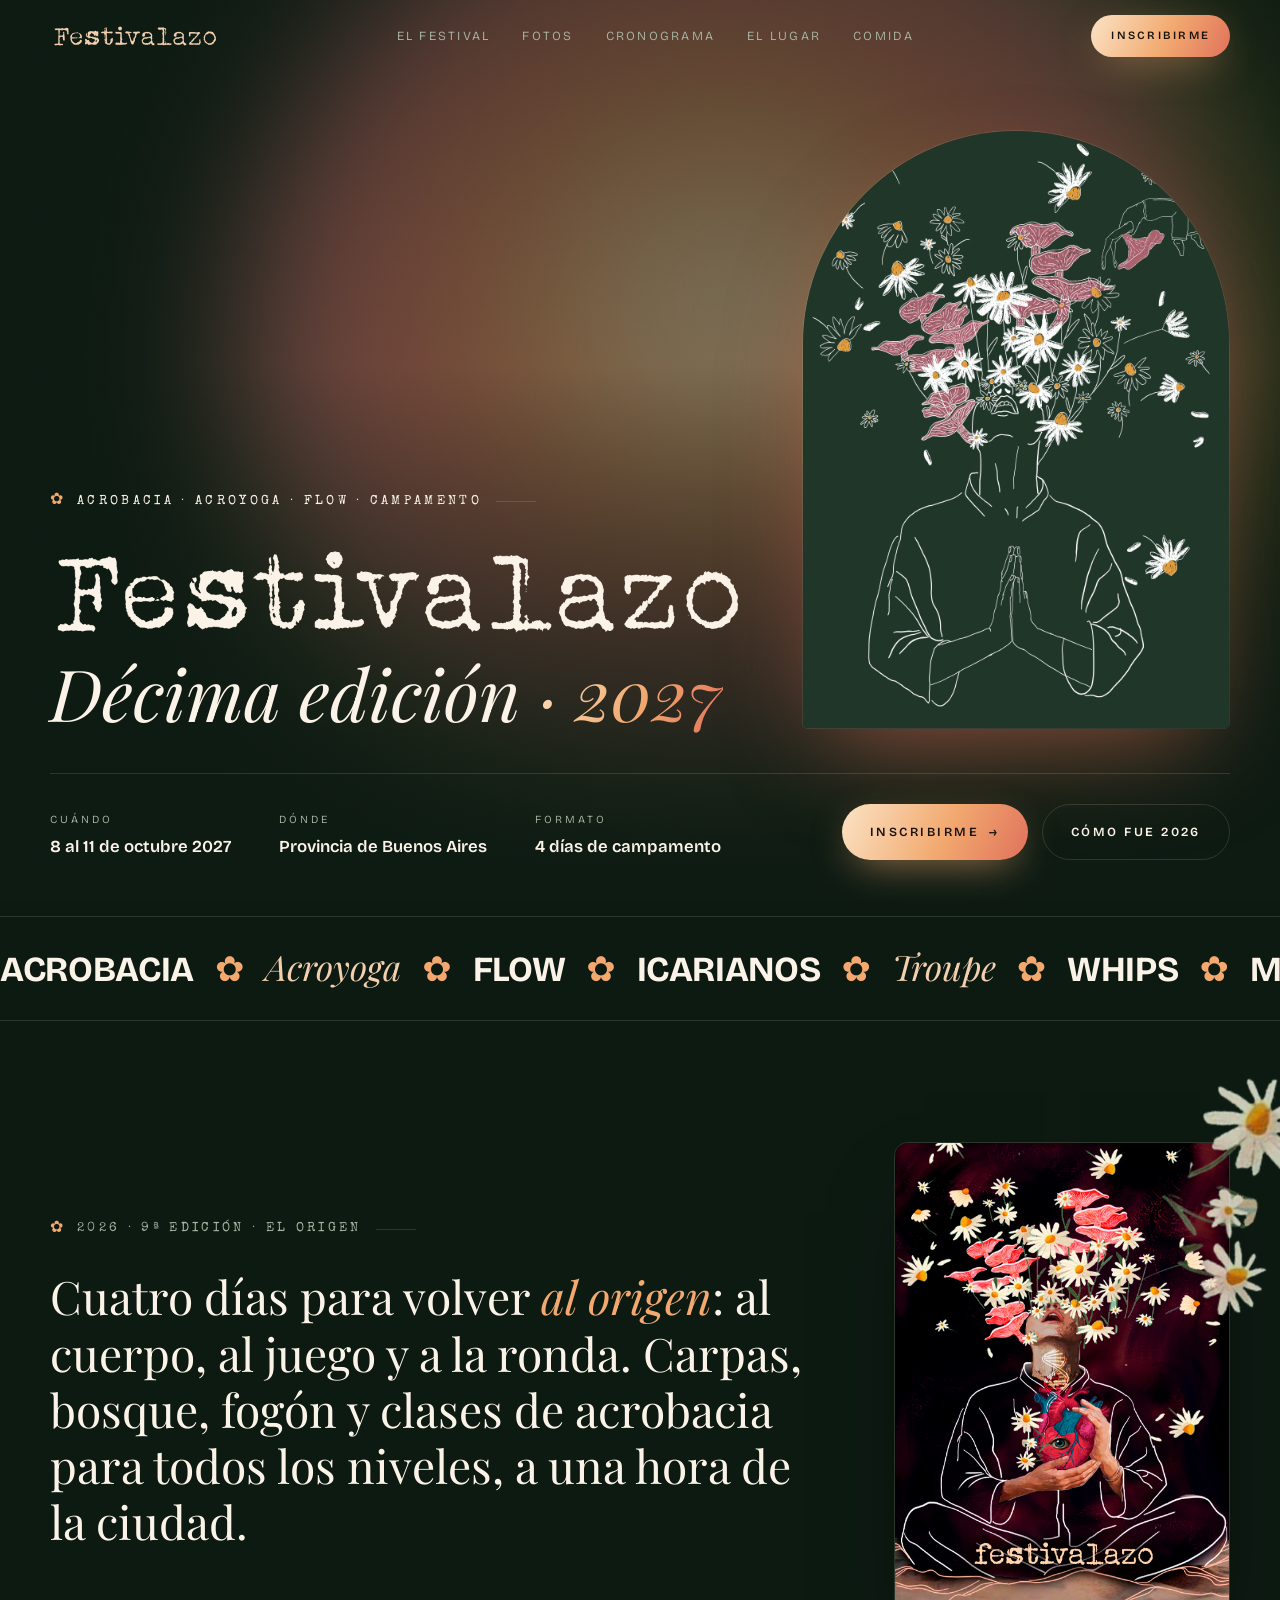
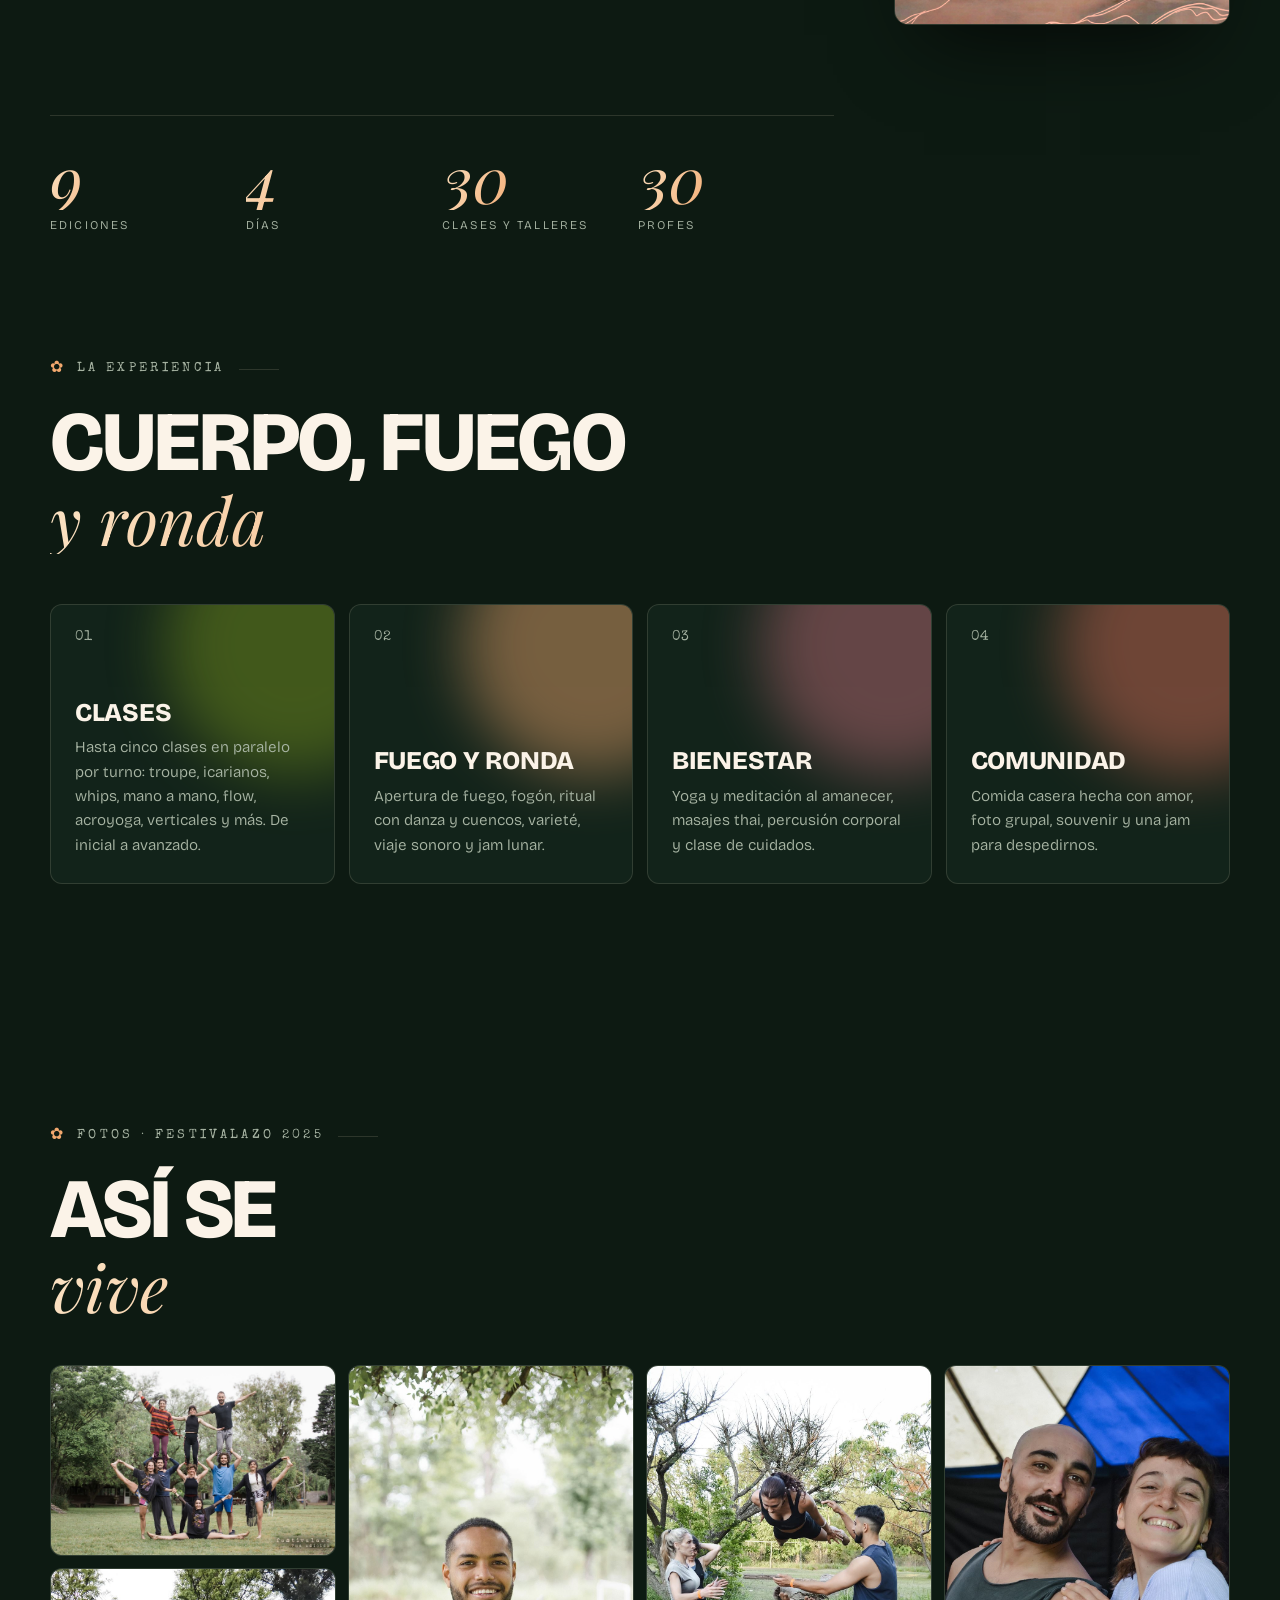
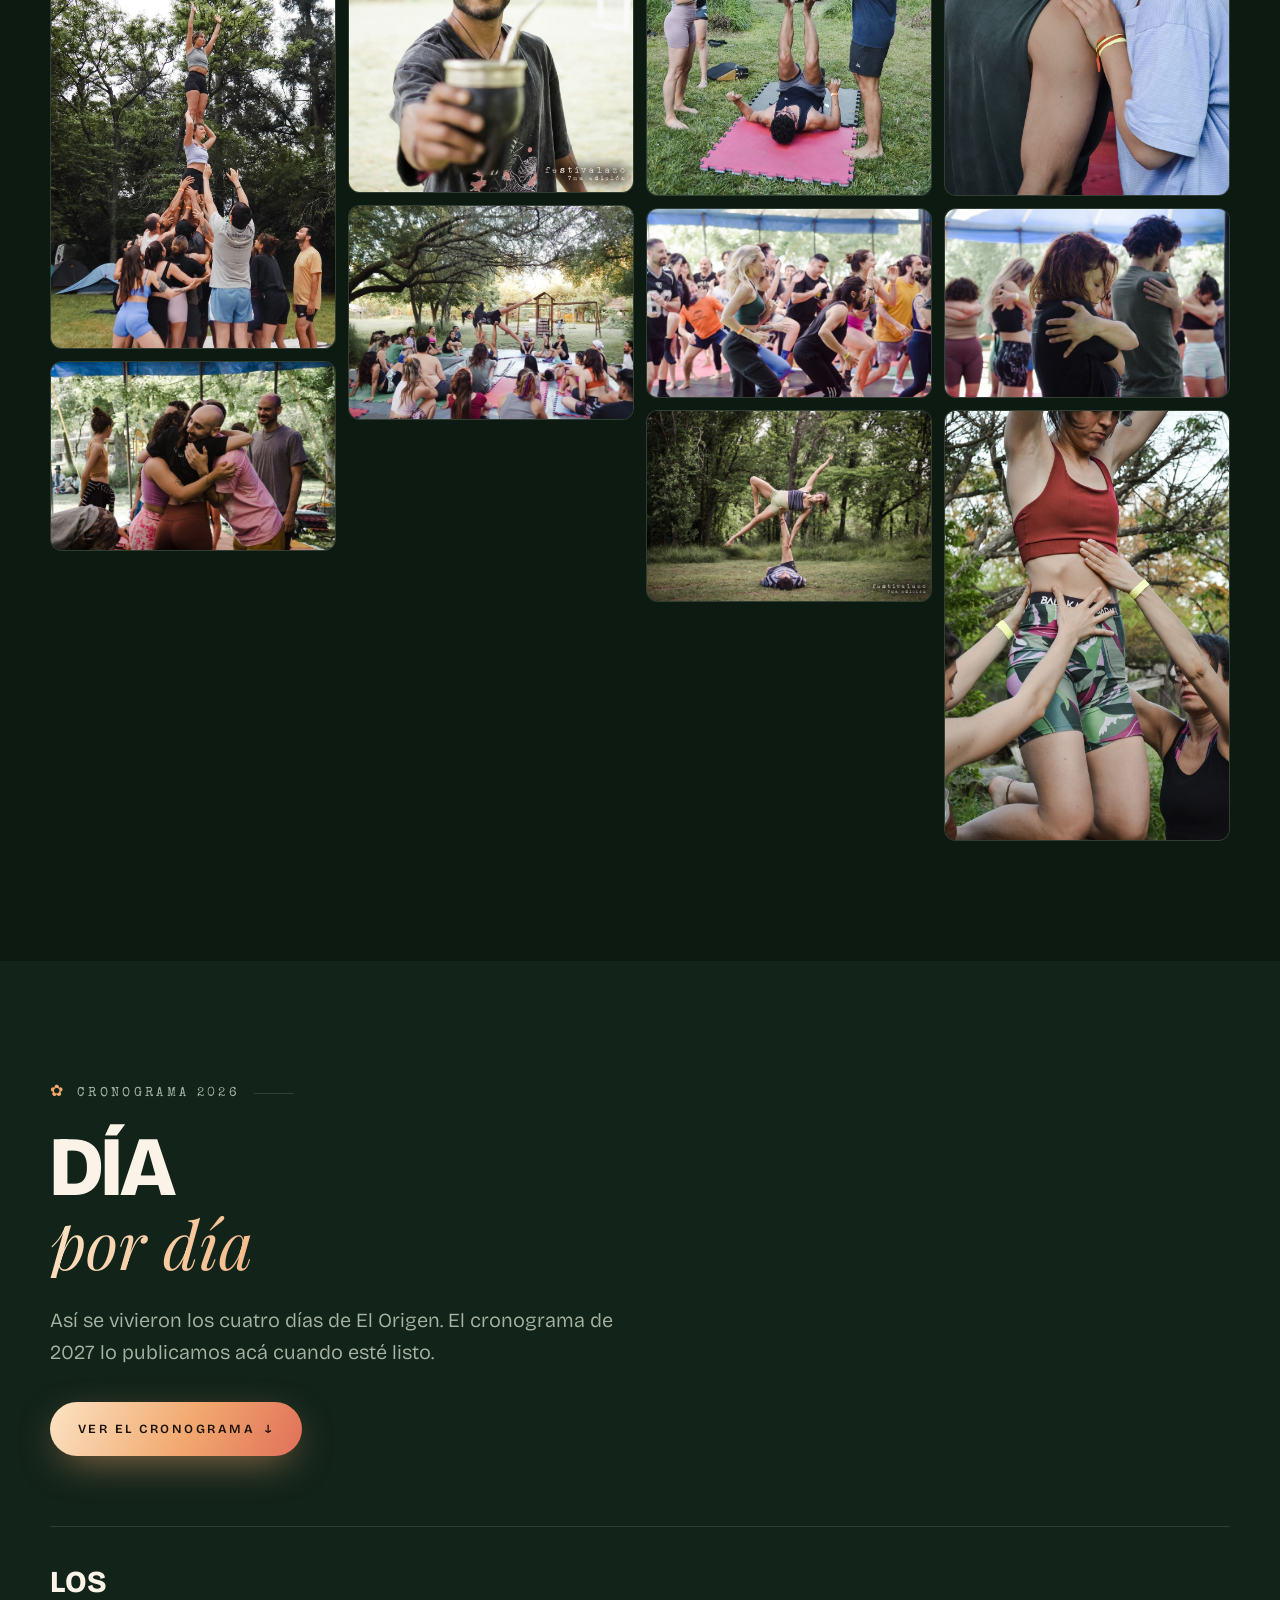
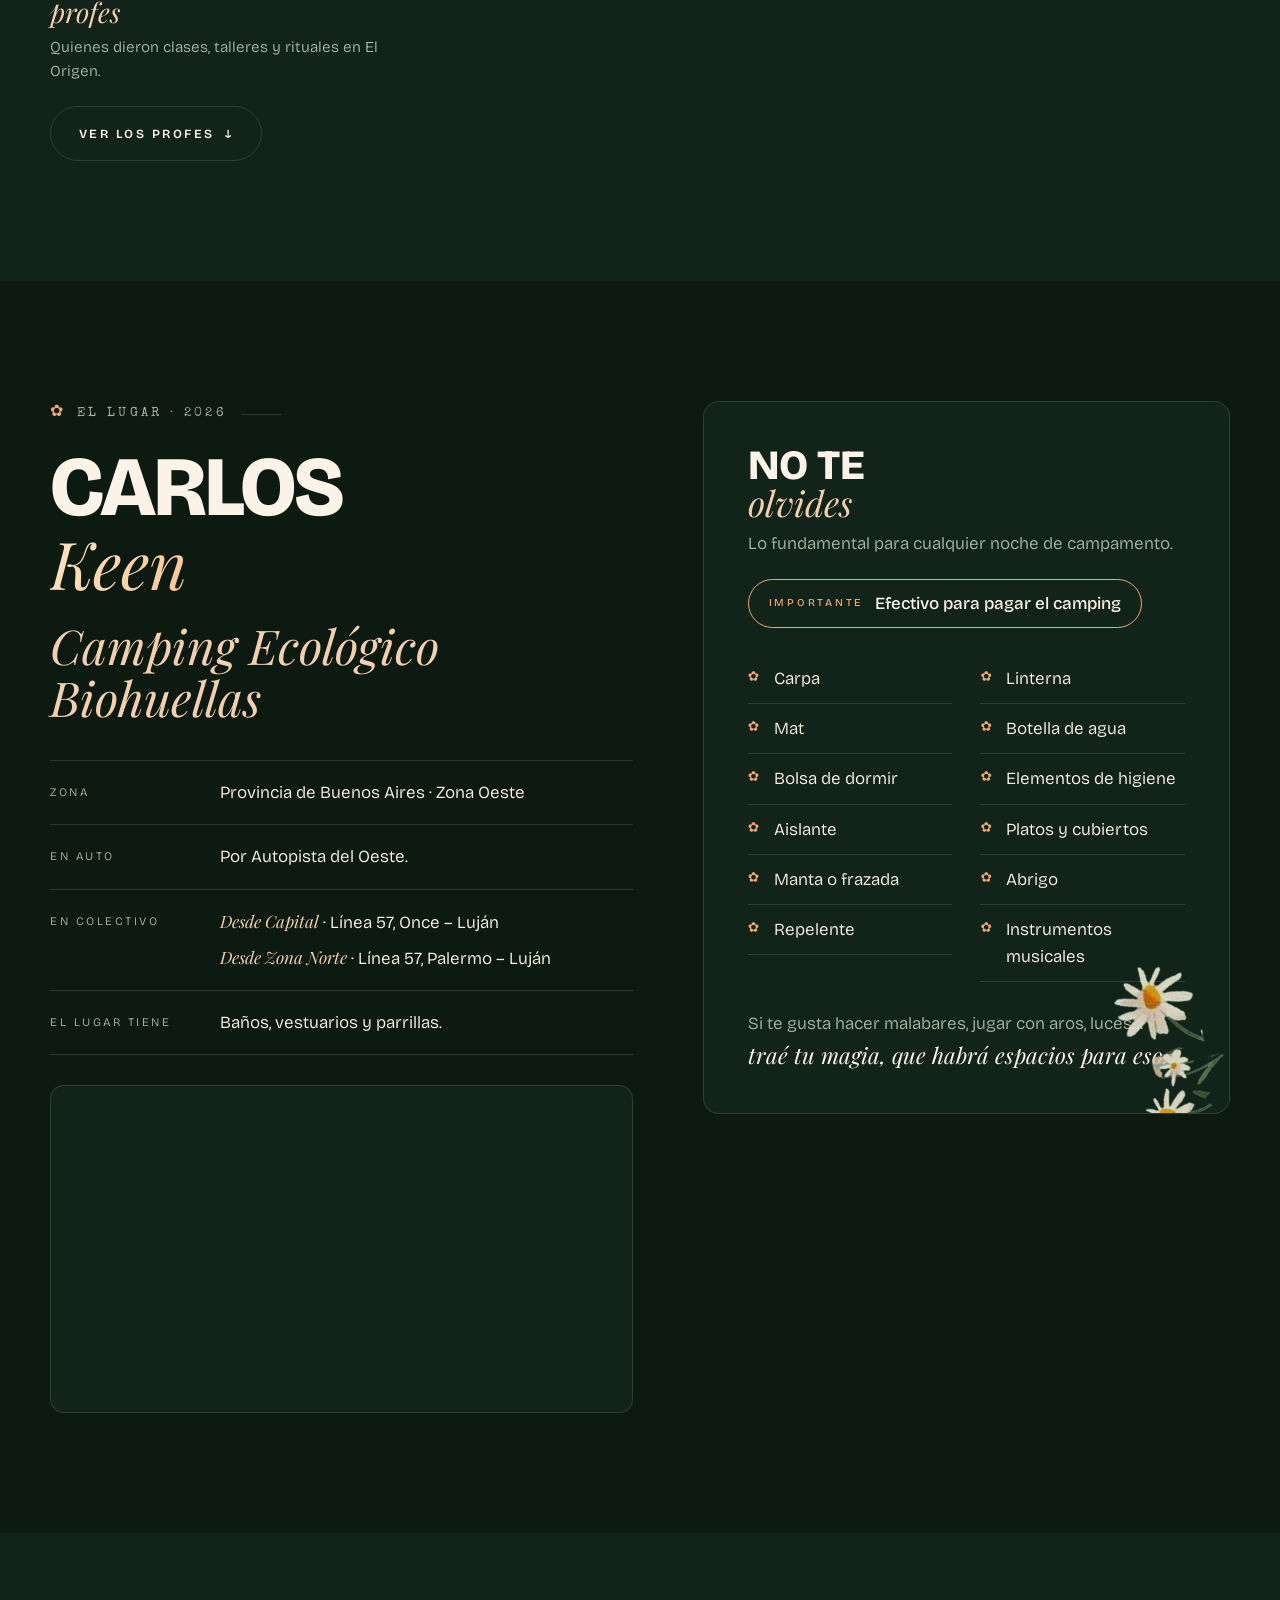
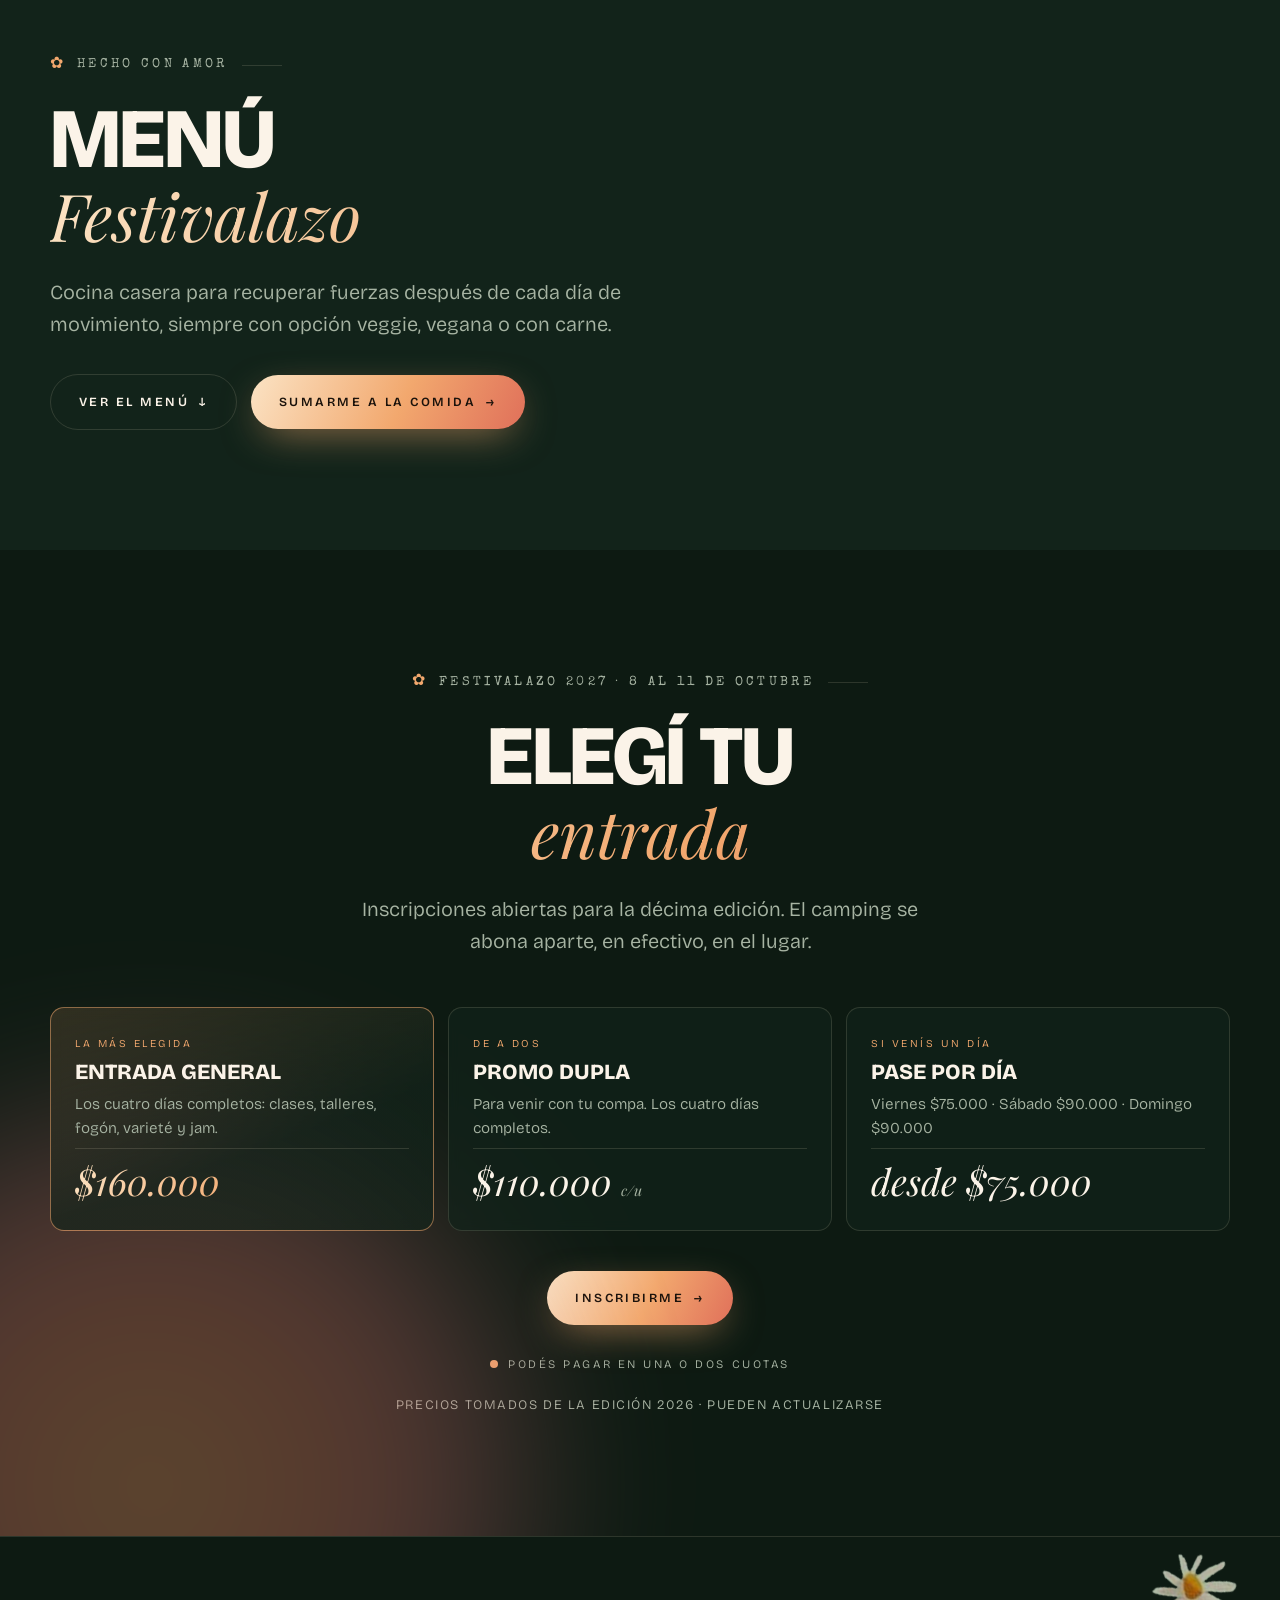
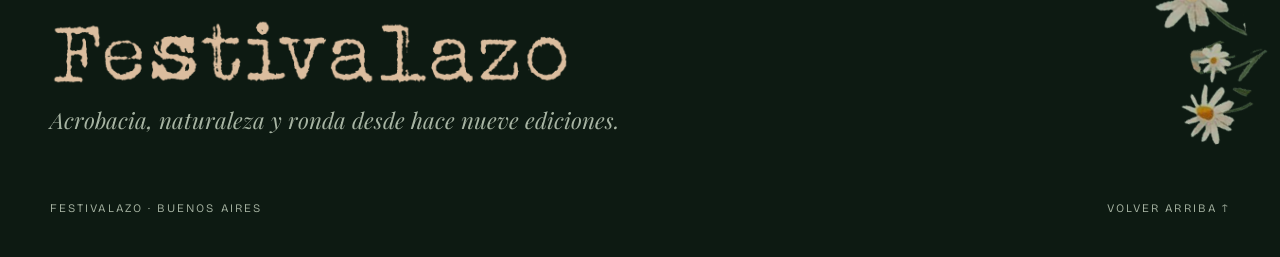
==== commit 3fad2048: "Galería con fotos de Festivalazo 2025: comunidad, naturaleza y disfrute Co-Authored-By: Claude Opus " ====
--- a/index.html
+++ b/index.html
@@ -87,7 +87,7 @@
 
 <section class="gallery" id="fotos" hidden>
   <div class="wrap">
-    <div class="eyebrow reveal">Fotos · El Origen 2026</div>
+    <div class="eyebrow reveal">Fotos · Festivalazo 2025</div>
     <h2 class="reveal">Así se <span class="it grad">vive</span></h2>
     <div class="masonry" id="galeria"></div>
   </div>
@@ -311,9 +311,9 @@
 });
 
 // Galería: fotos en img/galeria/ (se cargan en este orden)
-const FOTOS = ["08.jpg", "04.jpg", "01.jpg", "12.jpg", "03.jpg", "07.jpg", "09.jpg", "11.jpg", "02.jpg", "05.jpg", "13.jpg", "06.jpg", "10.jpg", "14.jpg"];
+const FOTOS = ["01.jpg", "05.jpg", "03.jpg", "04.jpg", "07.jpg", "02.jpg", "08.jpg", "06.jpg", "10.jpg", "09.jpg", "11.jpg"];
 if (FOTOS.length) {
-  document.getElementById("galeria").innerHTML = FOTOS.map(f => `<figure class="reveal"><img src="img/galeria/${f}" alt="Festivalazo El Origen 2026" loading="lazy"></figure>`).join("");
+  document.getElementById("galeria").innerHTML = FOTOS.map(f => `<figure class="reveal"><img src="img/galeria/${f}" alt="Festivalazo 2025: comunidad, naturaleza y disfrute" loading="lazy"></figure>`).join("");
   document.getElementById("fotos").hidden = false;
 }
 
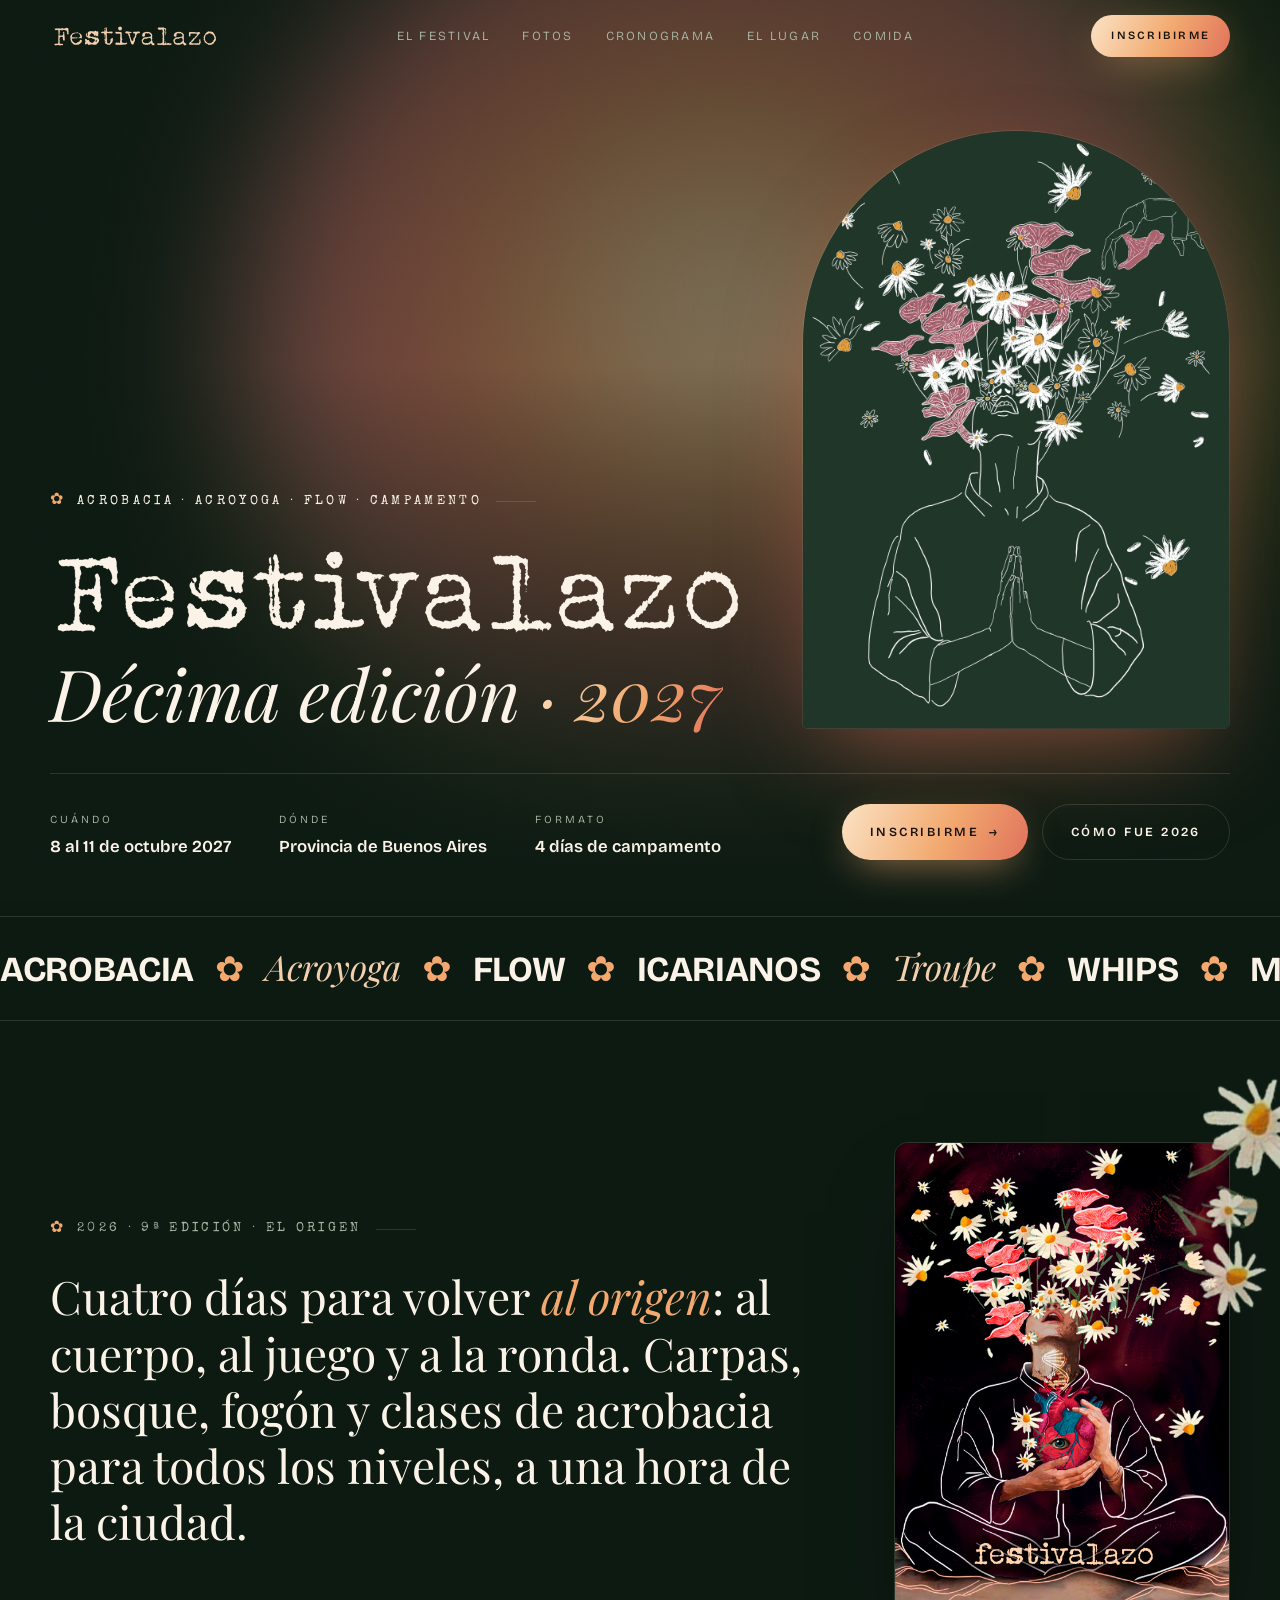
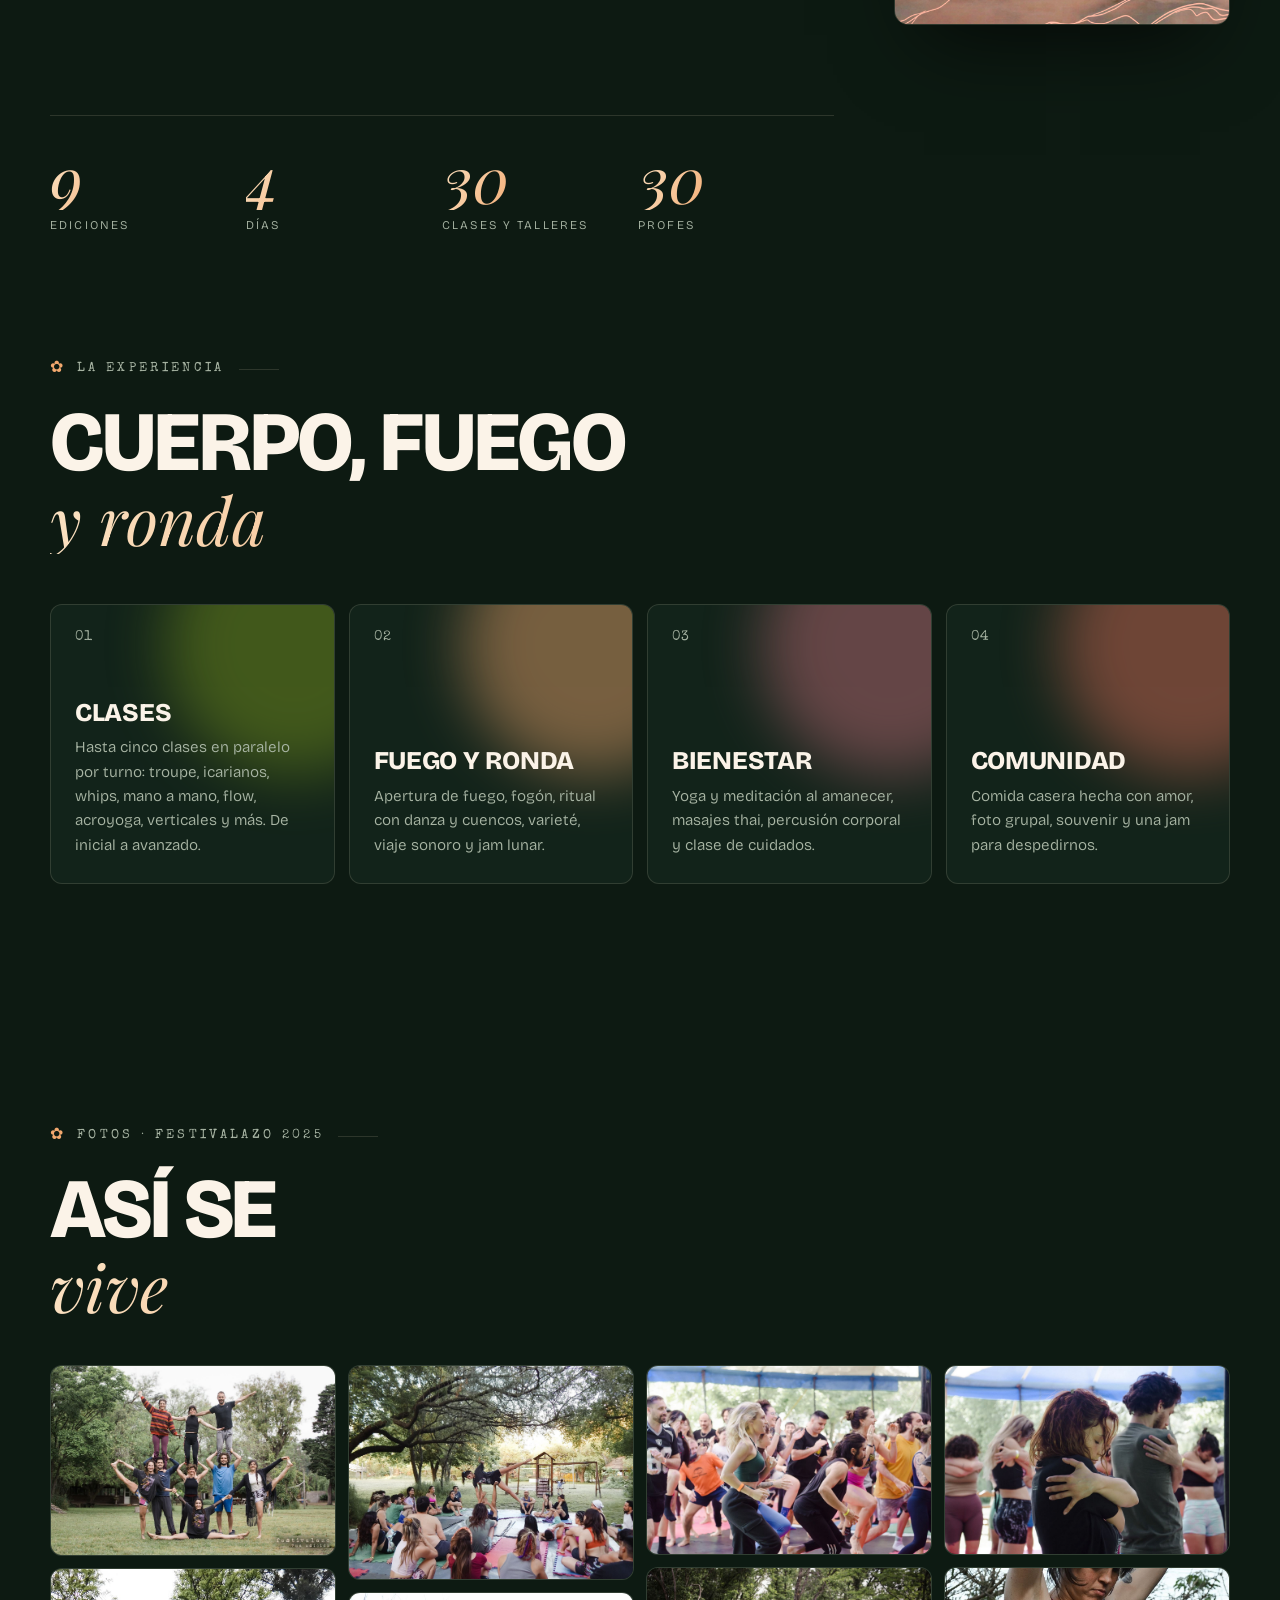
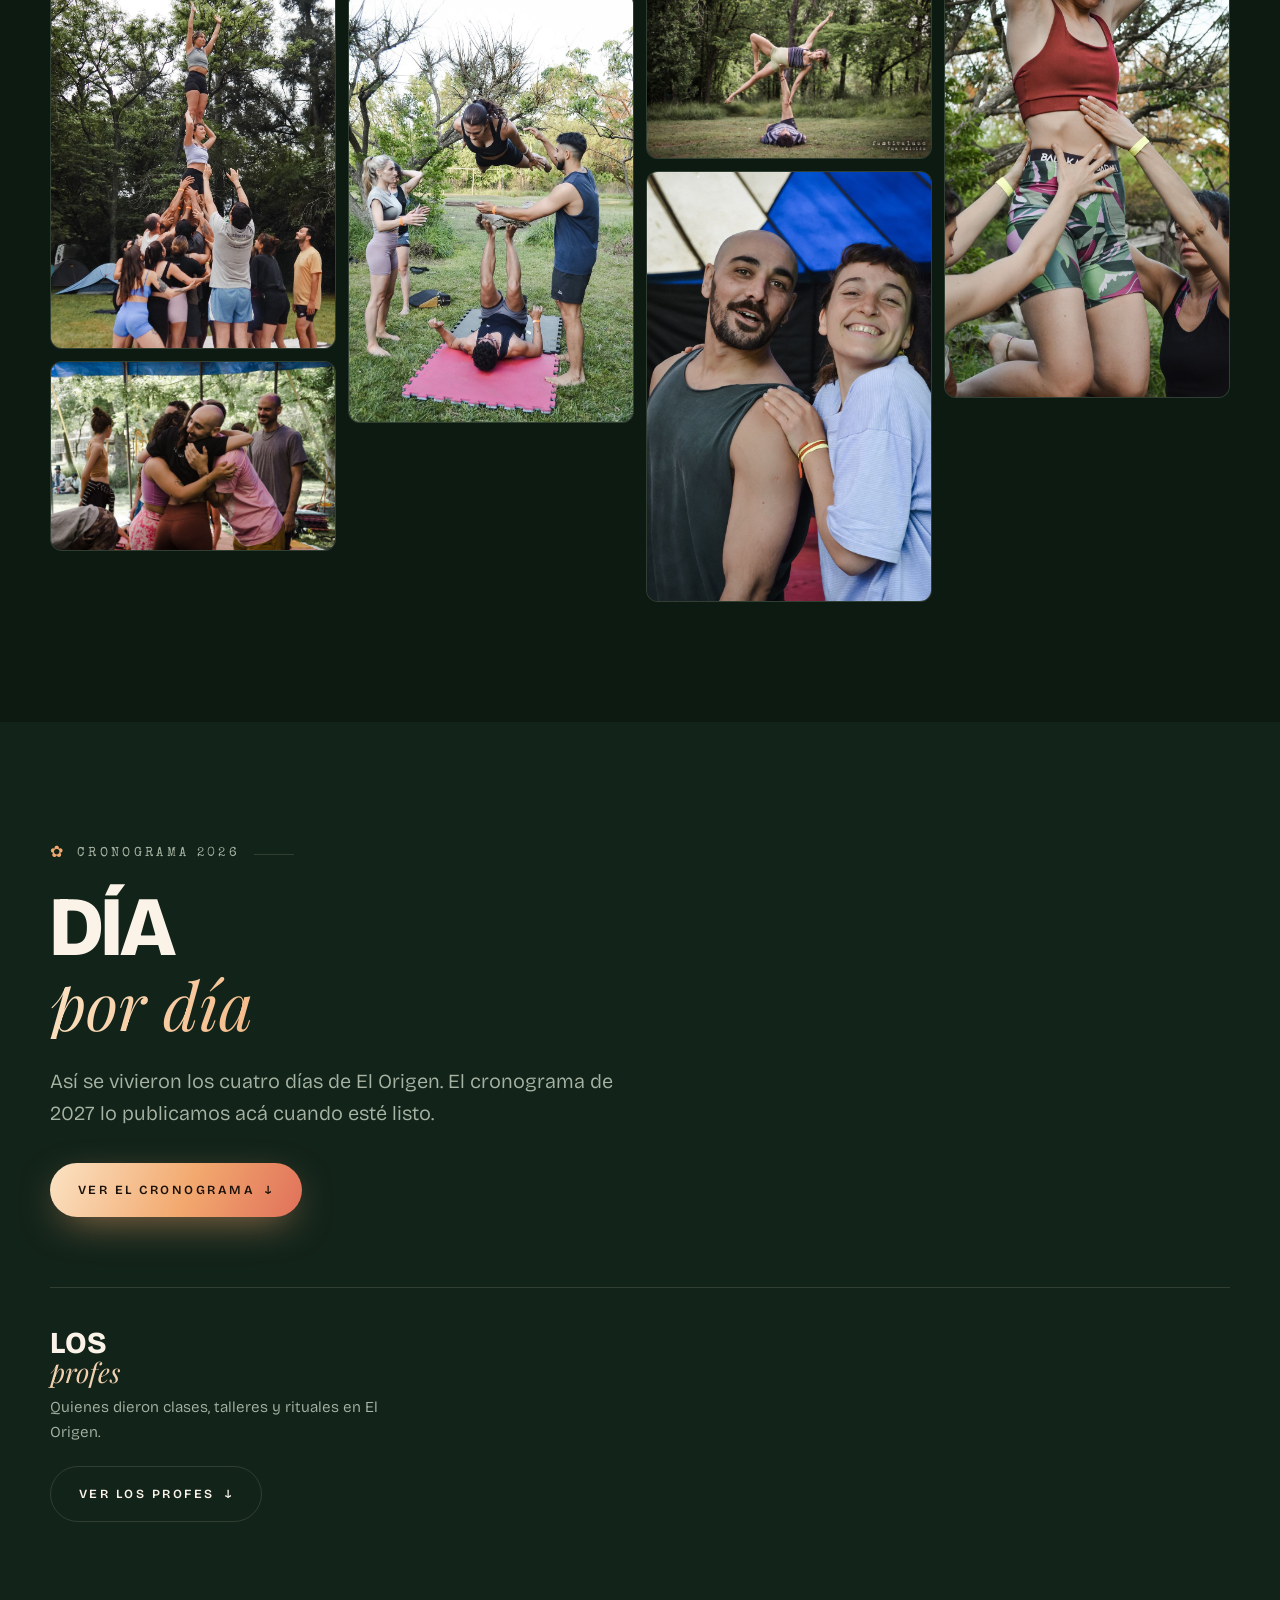
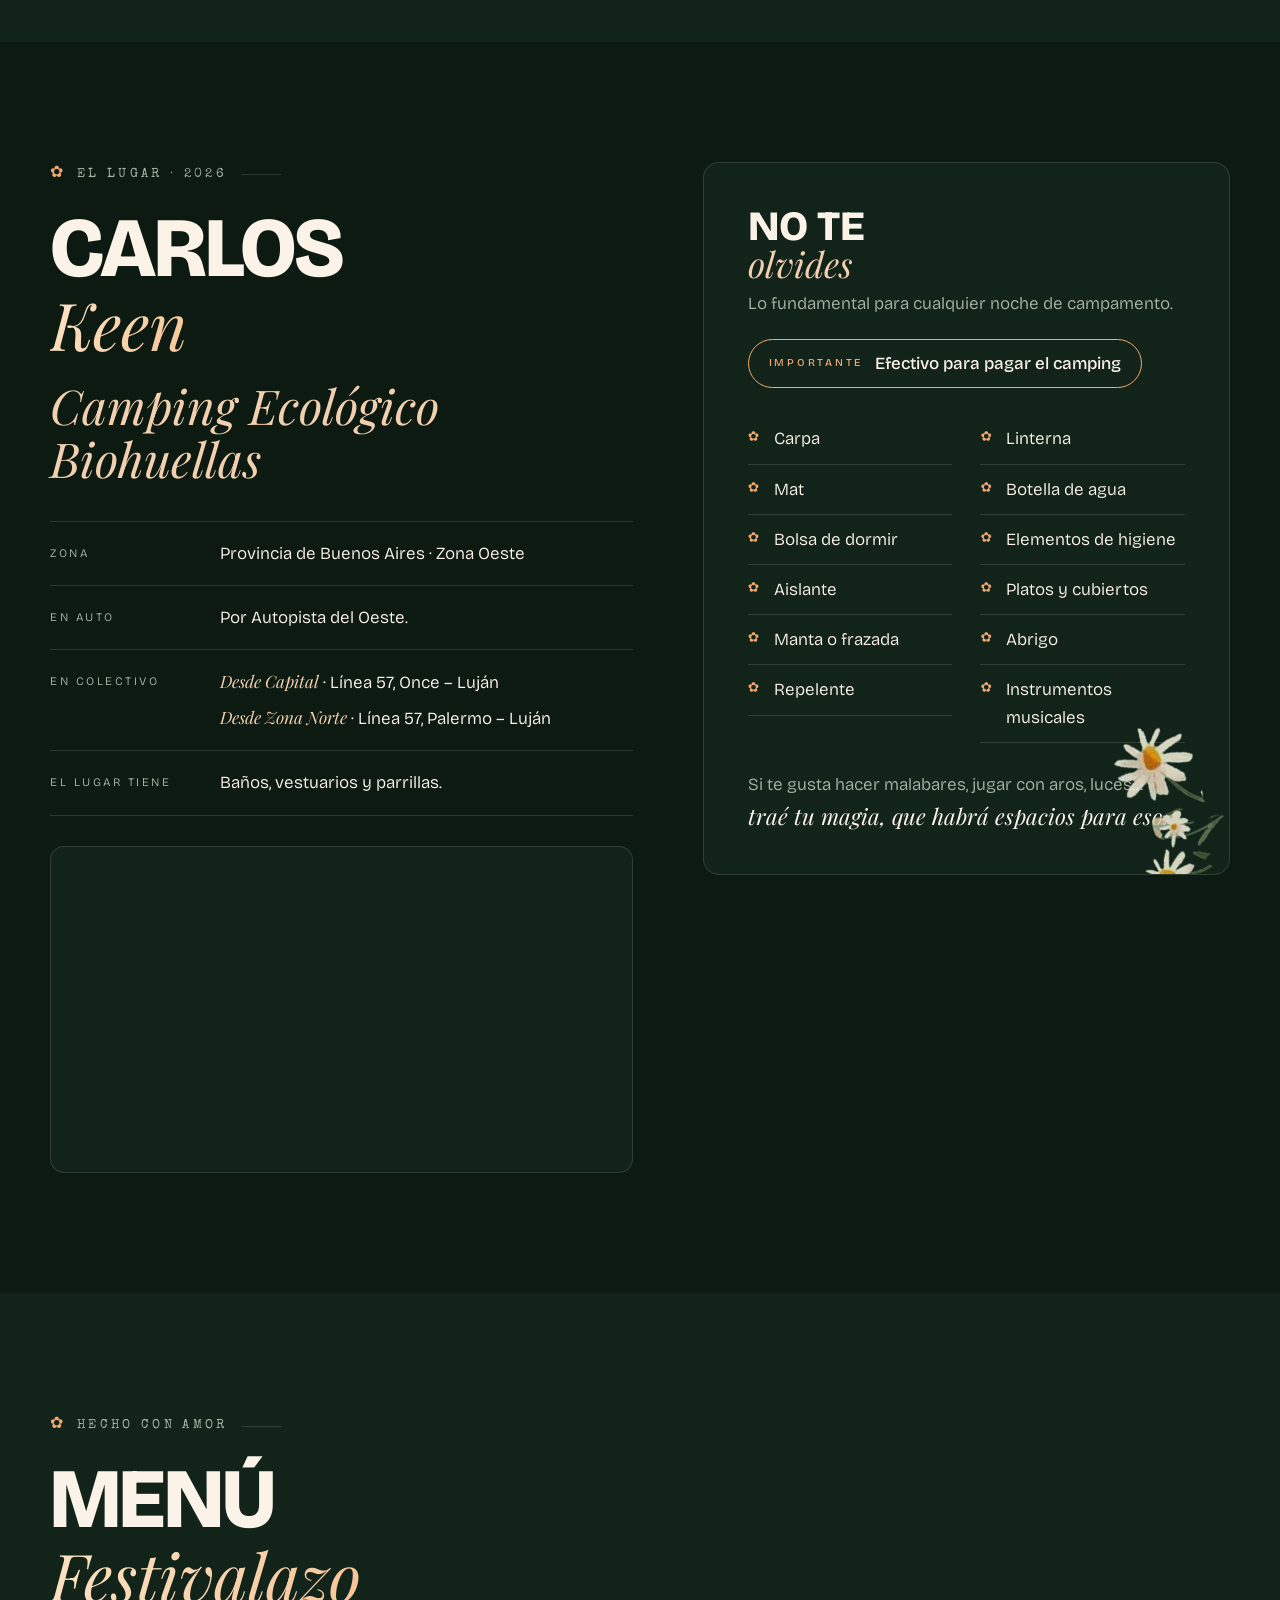
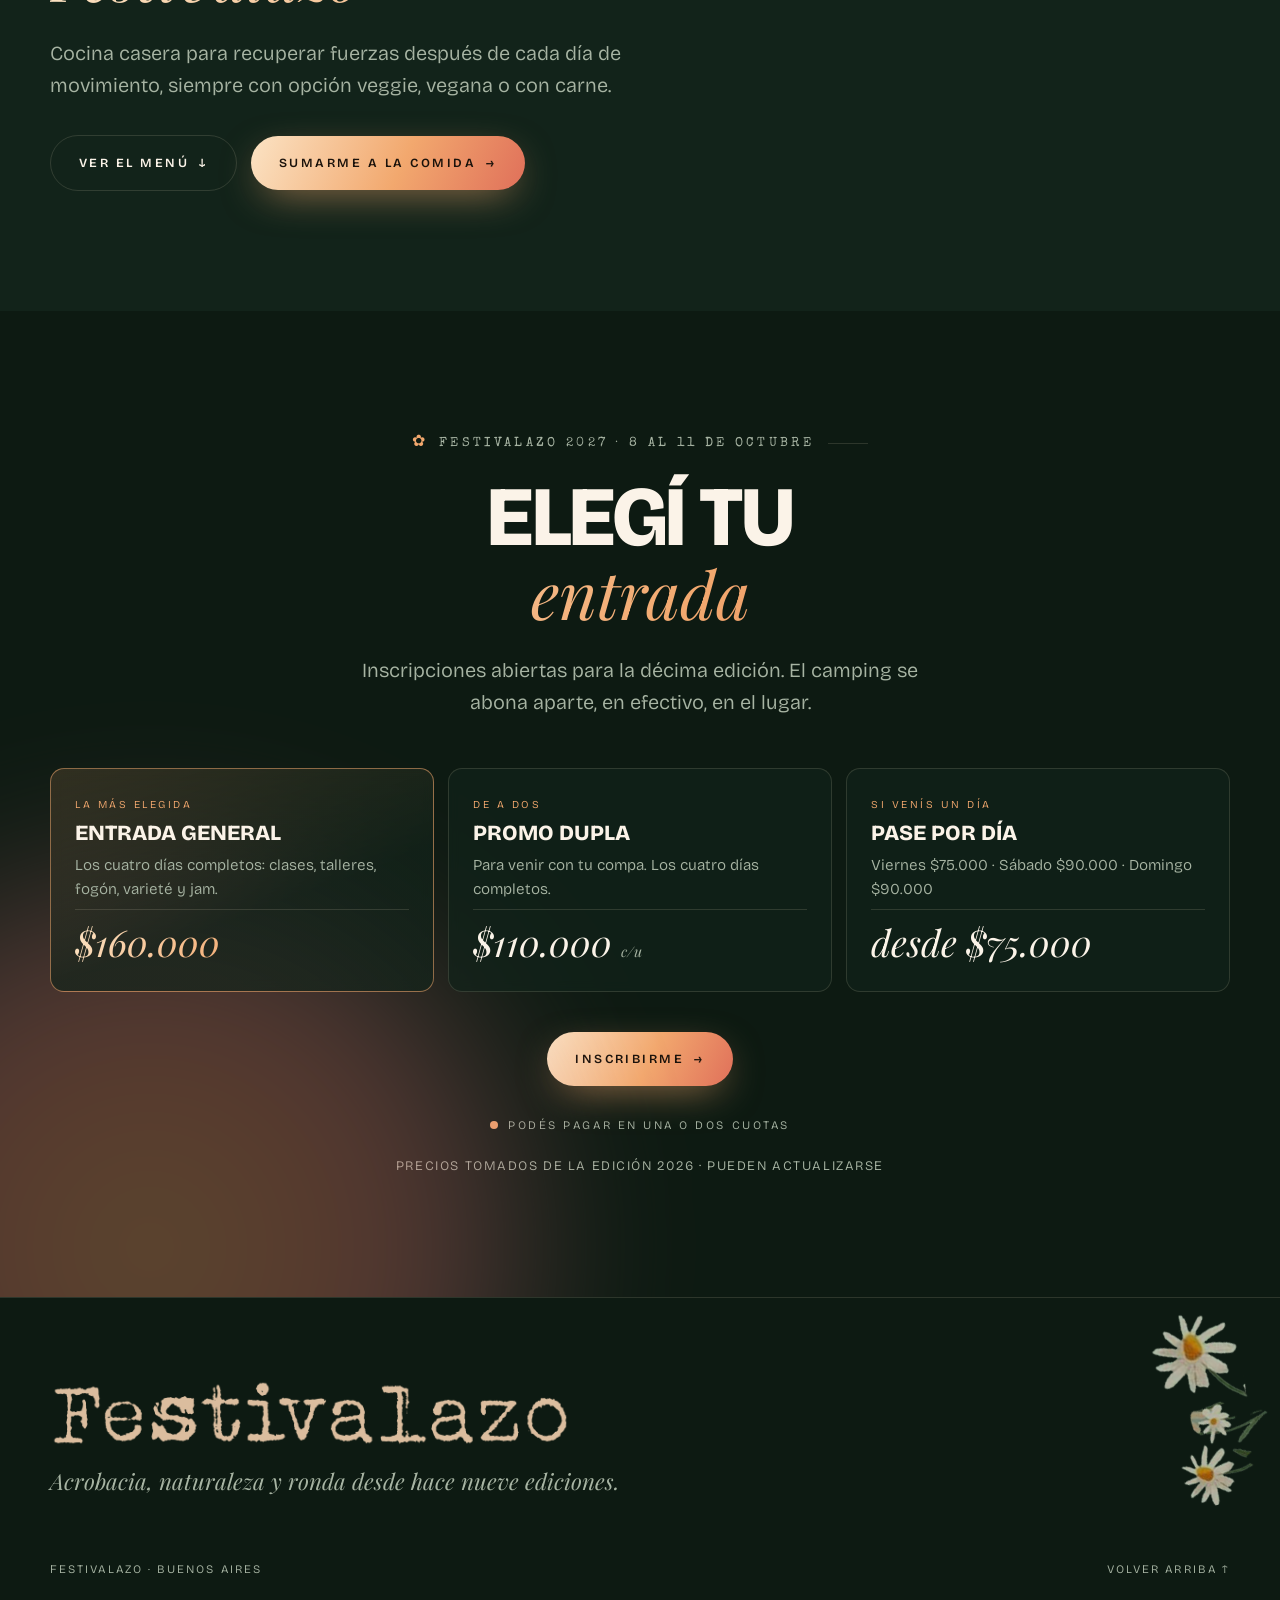
==== commit ad6eb238: "Saco la foto del mate de la galería Co-Authored-By: Claude Opus 5.5 <noreply@anthropic.com>" ====
--- a/index.html
+++ b/index.html
@@ -311,7 +311,7 @@
 });
 
 // Galería: fotos en img/galeria/ (se cargan en este orden)
-const FOTOS = ["01.jpg", "05.jpg", "03.jpg", "04.jpg", "07.jpg", "02.jpg", "08.jpg", "06.jpg", "10.jpg", "09.jpg", "11.jpg"];
+const FOTOS = ["01.jpg", "05.jpg", "03.jpg", "07.jpg", "02.jpg", "08.jpg", "06.jpg", "10.jpg", "09.jpg", "11.jpg"];
 if (FOTOS.length) {
   document.getElementById("galeria").innerHTML = FOTOS.map(f => `<figure class="reveal"><img src="img/galeria/${f}" alt="Festivalazo 2025: comunidad, naturaleza y disfrute" loading="lazy"></figure>`).join("");
   document.getElementById("fotos").hidden = false;
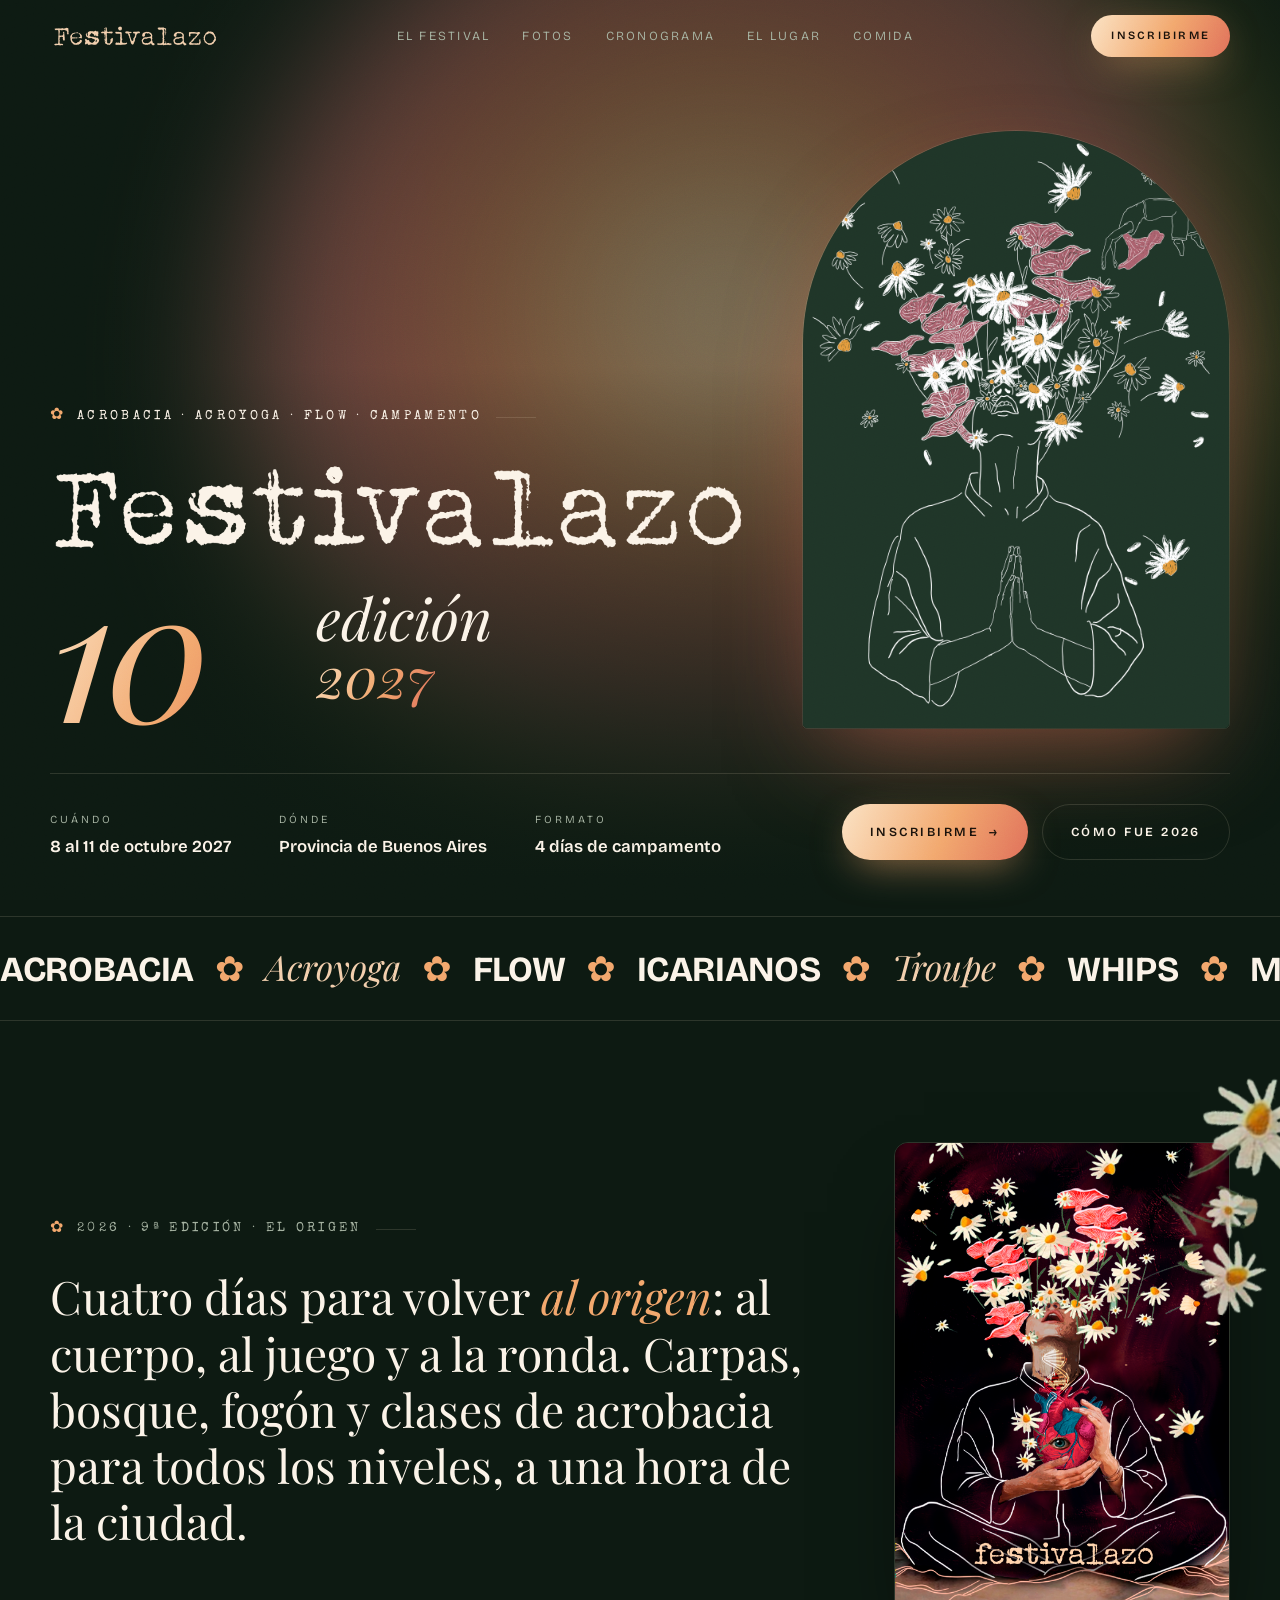
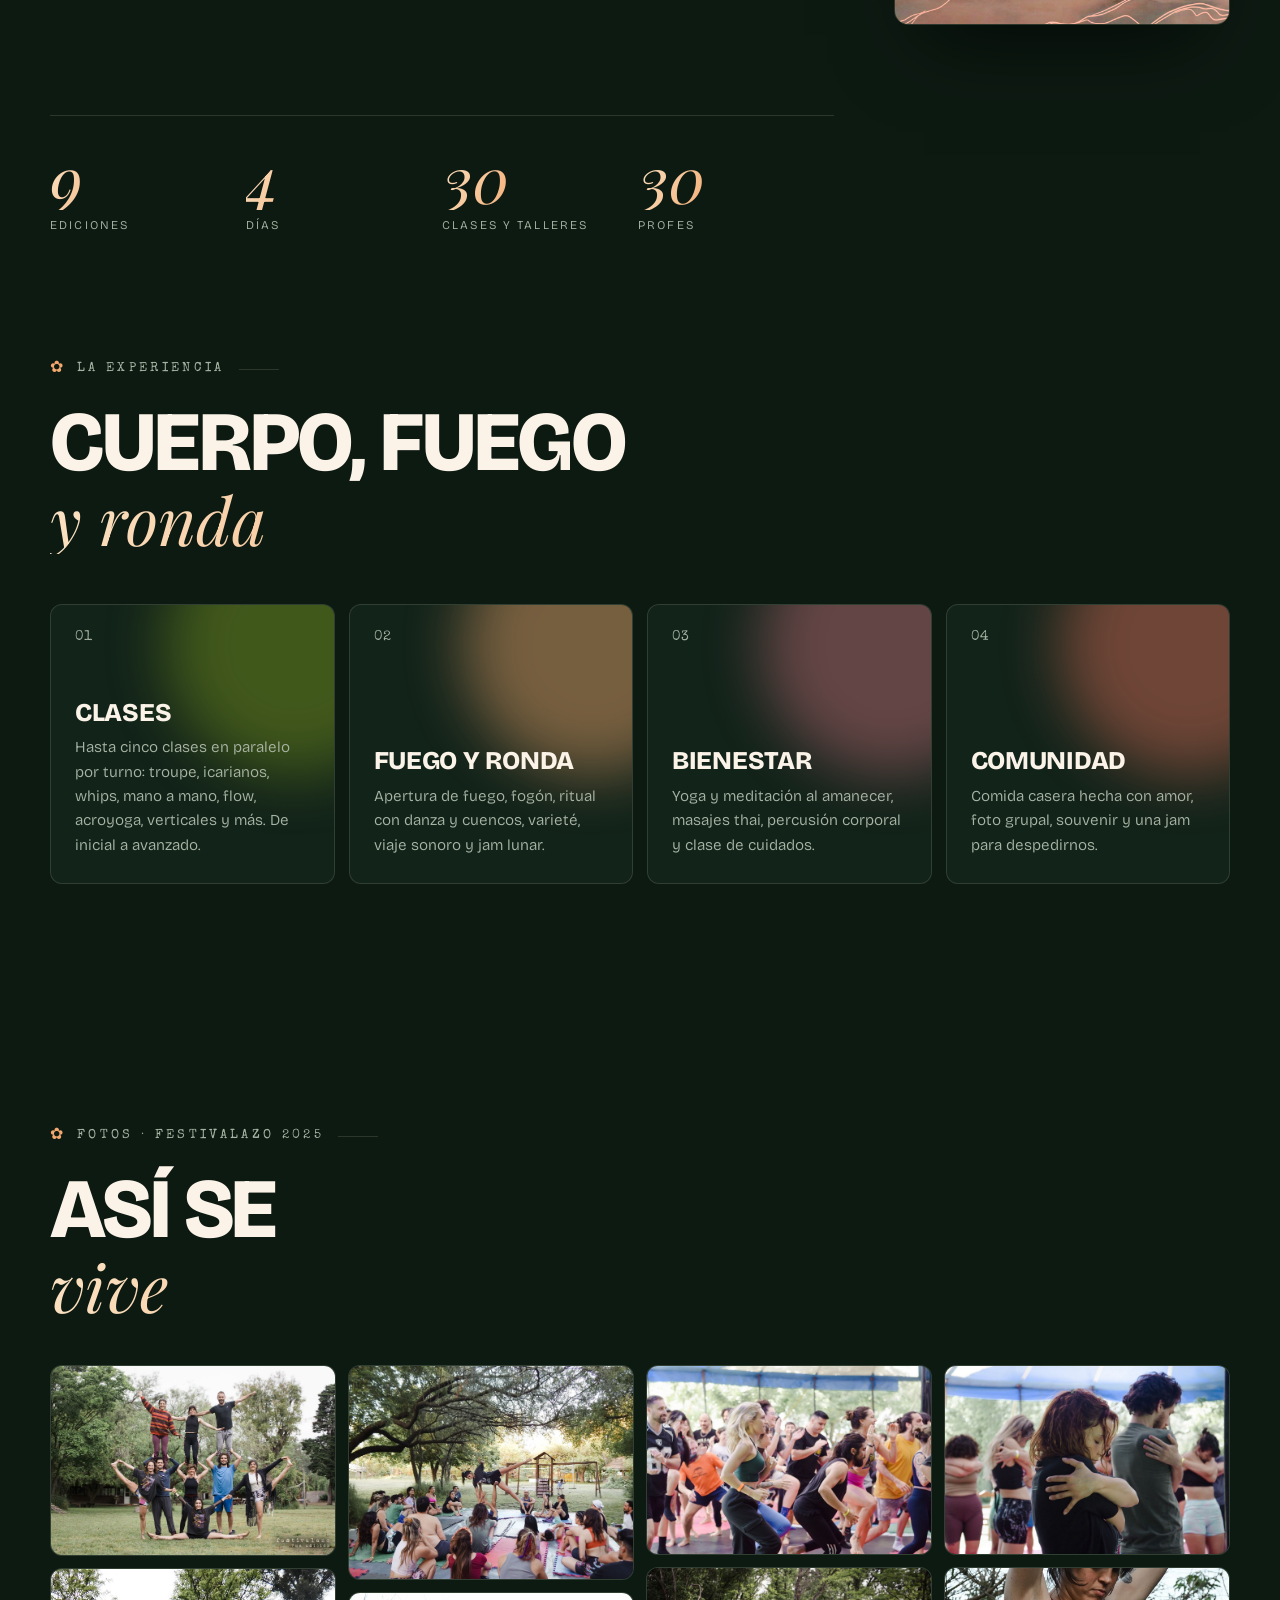
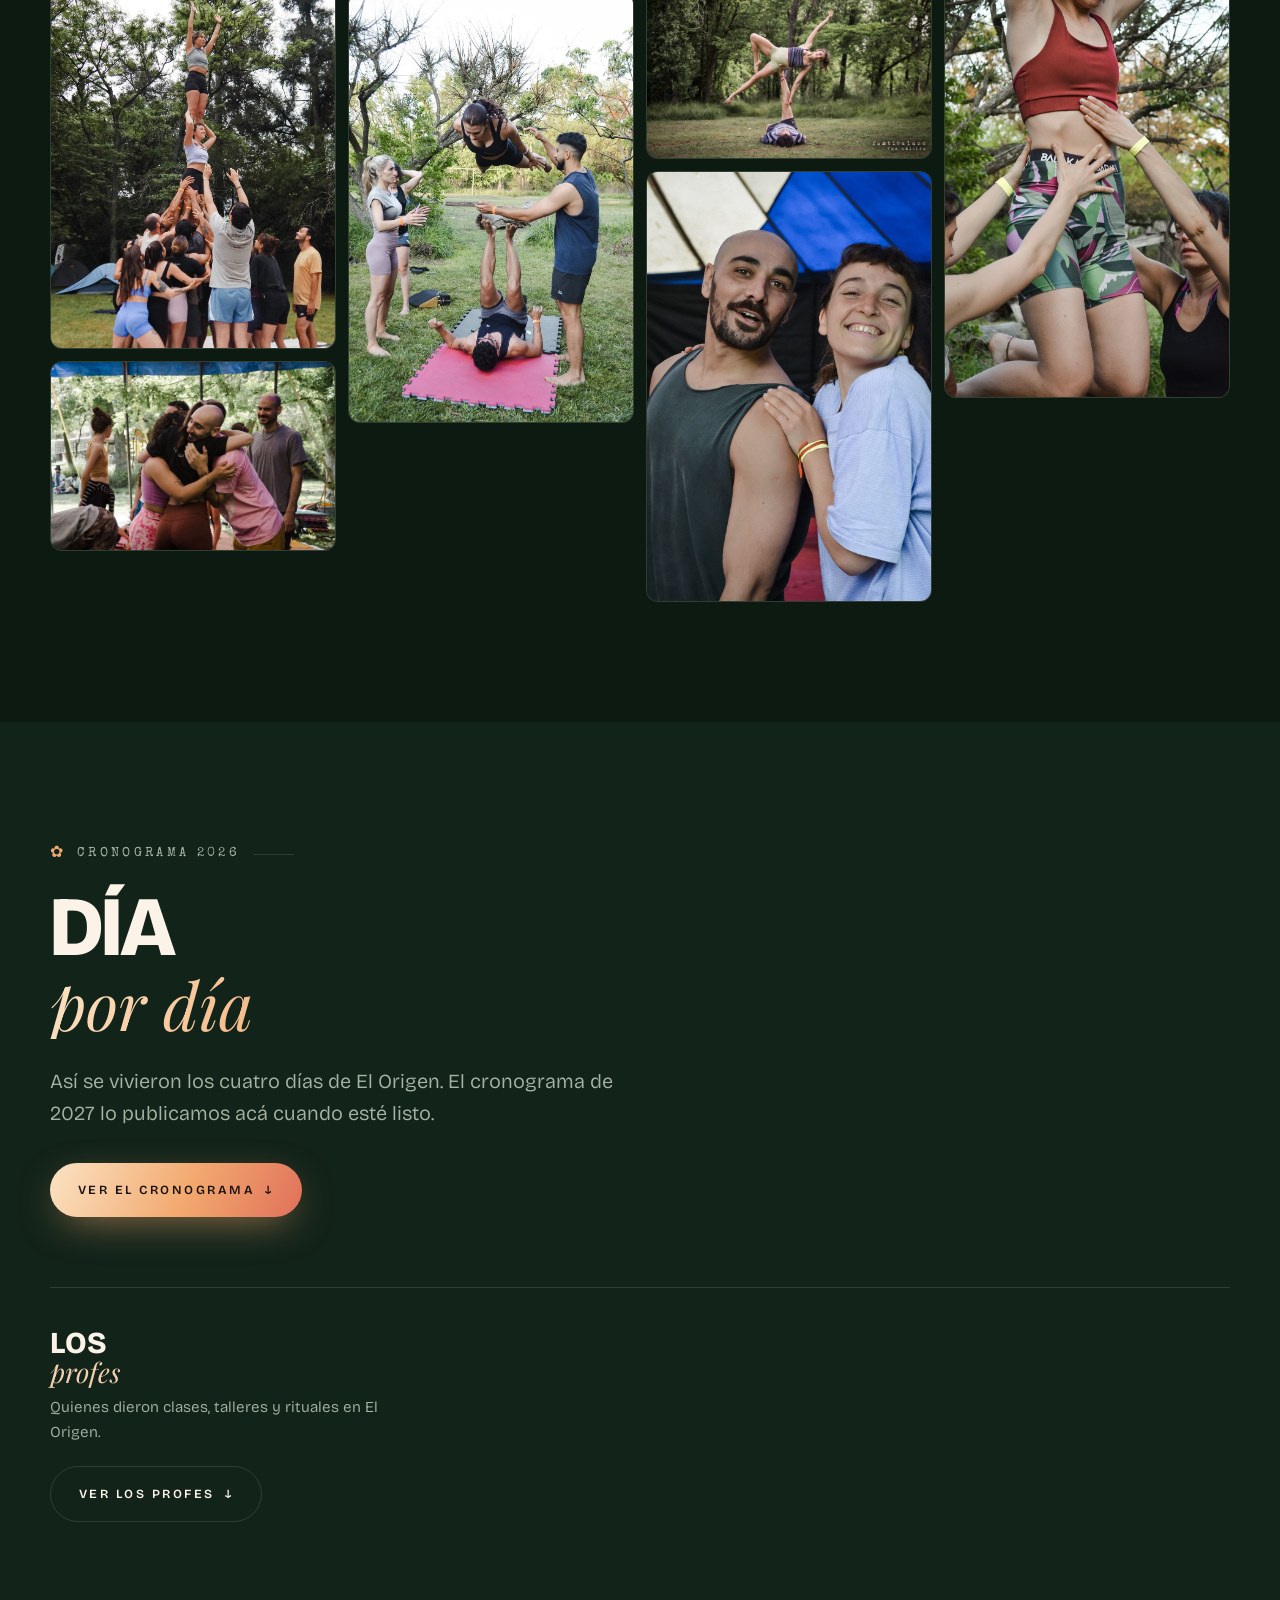
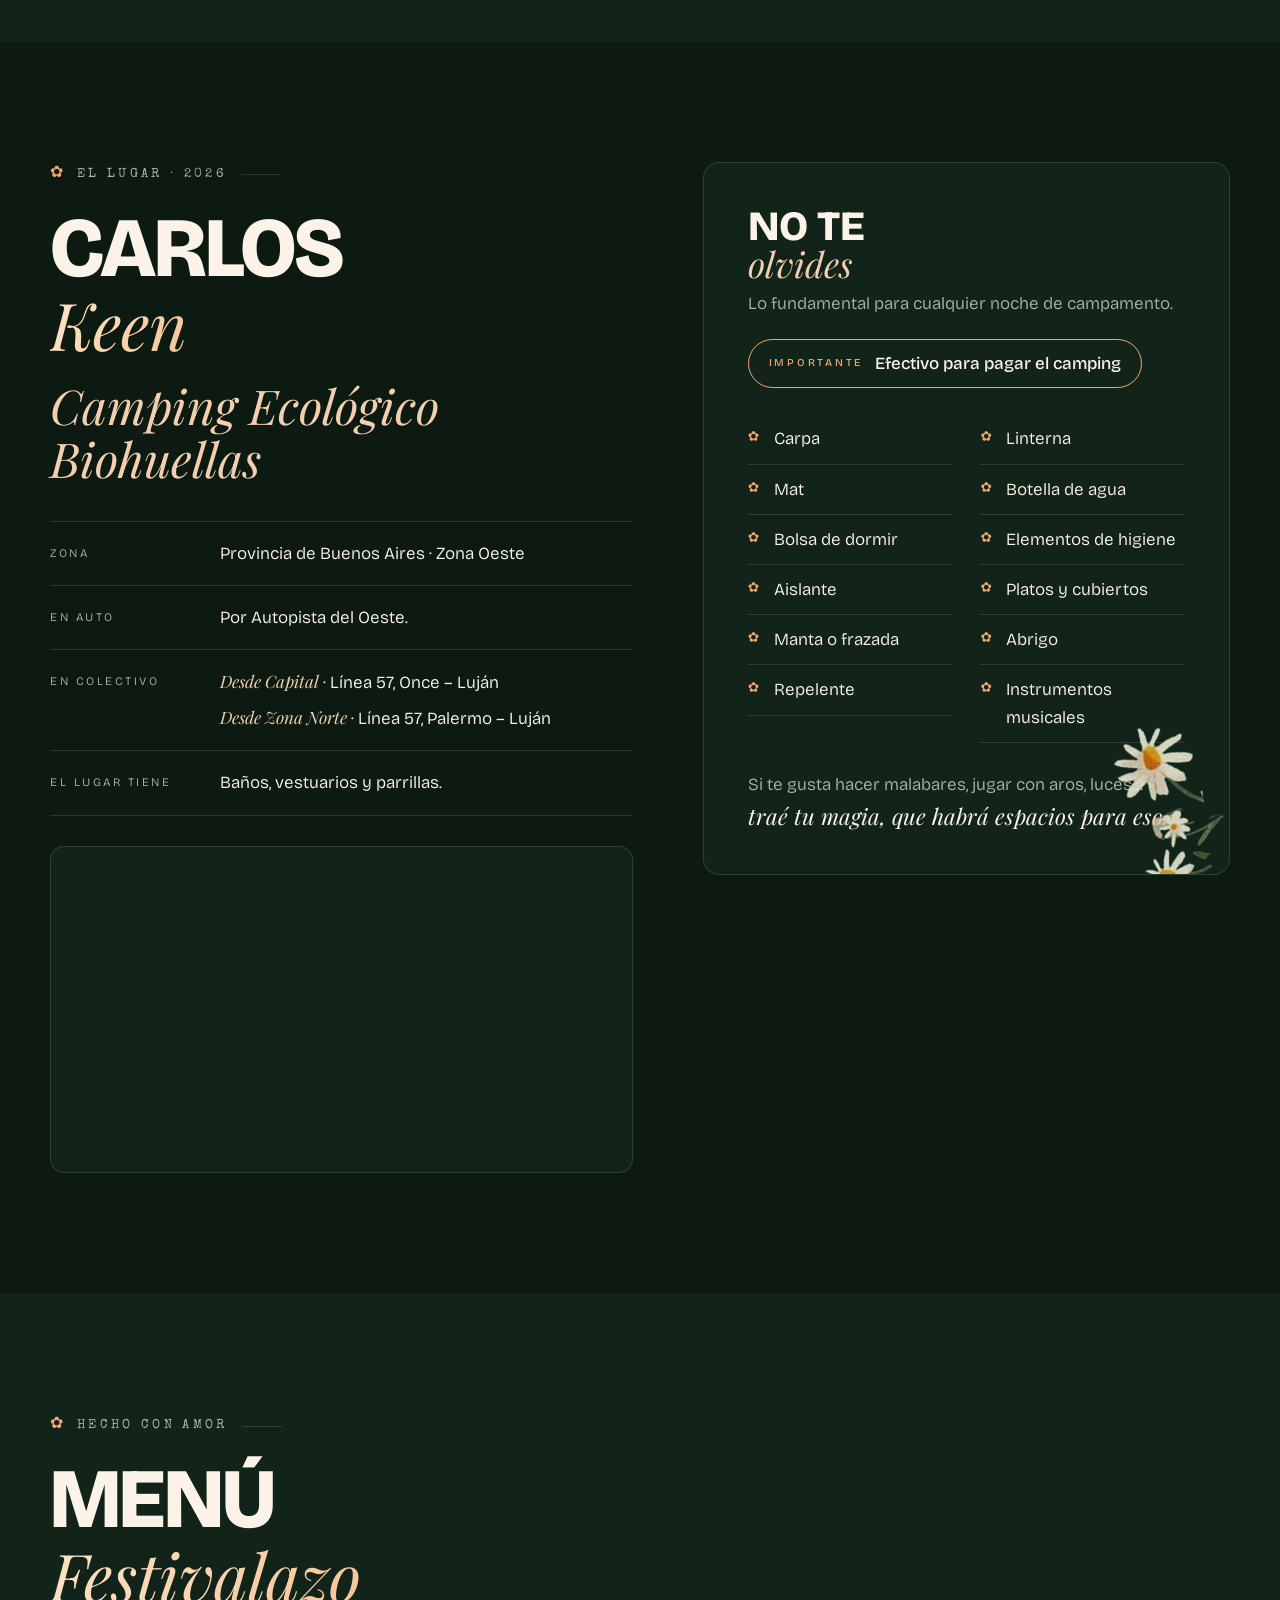
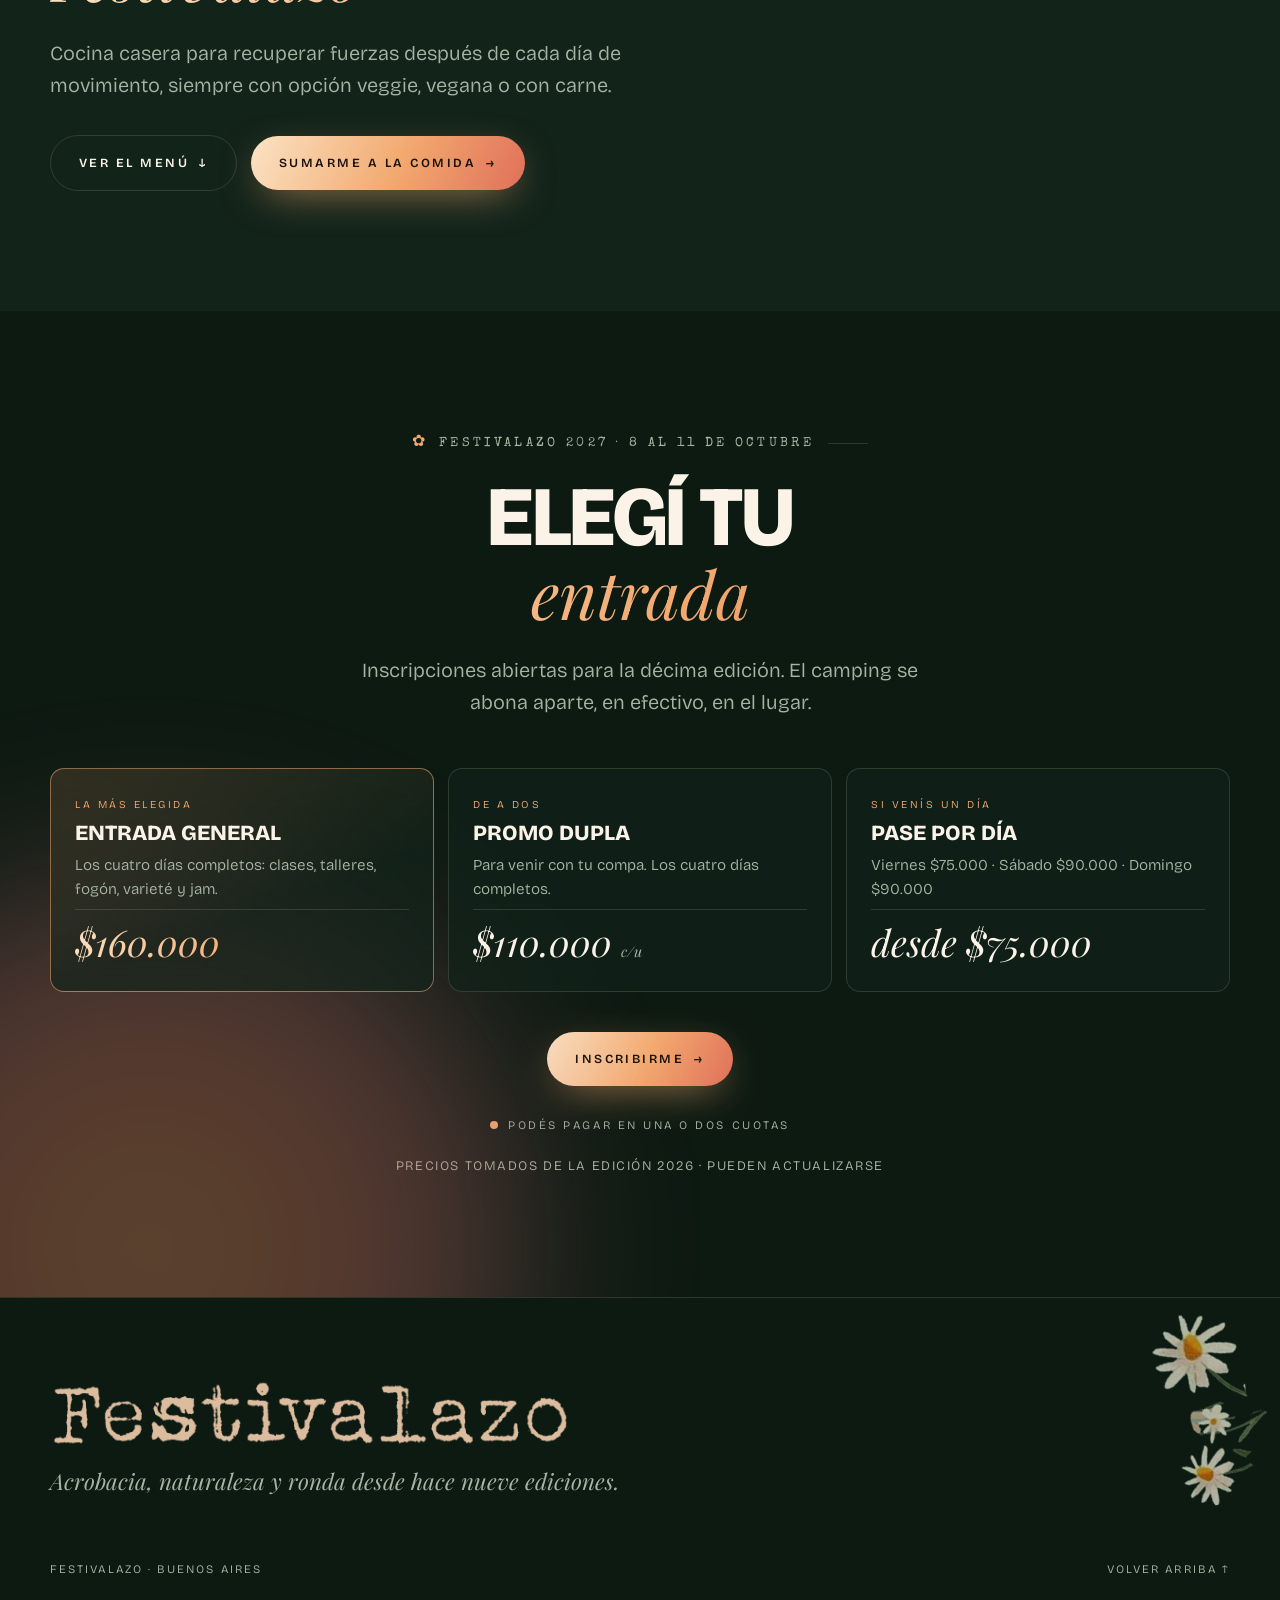
==== commit bec84093: "Portada animada: aparece Festivalazo y después el 10ma Co-Authored-By: Claude Opus 5.5 <noreply@anth" ====
--- a/index.html
+++ b/index.html
@@ -32,7 +32,7 @@
     <div>
       <div class="eyebrow">Acrobacia · Acroyoga · Flow · Campamento</div>
       <span class="logo bigLogo" role="img" aria-label="Festivalazo"></span>
-      <h1>Décima edición <span class="grad">· 2027</span></h1>
+      <h1 class="edicion" aria-label="Décima edición, 2027"><span class="num grad" aria-hidden="true">10<sup>ma</sup></span><span class="ed" aria-hidden="true">edición<br><span class="grad">2027</span></span></h1>
     </div>
     <div class="hero-arch"><img src="img/estampa-verde.png" alt="Ilustración de Festivalazo: una persona meditando con margaritas y hongos que le brotan de la cabeza"></div>
   </div>
--- a/estilos.css
+++ b/estilos.css
@@ -74,6 +74,17 @@
 .hero-arch { position: relative; aspect-ratio: 3 / 4.2; max-height: 72vh; border-radius: 400px 400px 10px 10px; overflow: hidden; border: 1px solid var(--line); box-shadow: 0 40px 100px -30px rgba(224, 112, 90, .55); }
 .hero-arch img { width: 100%; height: 100%; object-fit: cover; object-position: 50% 20%; animation: zoom 20s ease-in-out infinite alternate; }
 @keyframes zoom { to { transform: scale(1.08); } }
+/* Entrada animada: primero aparece Festivalazo, después el 10ma */
+.hero .eyebrow { animation: rise .9s .1s both cubic-bezier(.2,.7,.2,1); }
+.hero .bigLogo { animation: wipe 1.5s .3s both cubic-bezier(.65,0,.25,1); }
+@keyframes wipe { from { clip-path: inset(0 100% 0 0); opacity: .2; filter: blur(6px) drop-shadow(0 6px 40px rgba(0,0,0,.35)); } to { clip-path: inset(0 0 0 0); opacity: 1; } }
+.hero h1.edicion { display: flex; align-items: center; gap: .3em; margin-top: 10px; font-size: clamp(2rem, 4.6vw, 3.6rem); }
+.edicion .num { font-size: 3.2em; line-height: .9; letter-spacing: -.03em; padding-right: .06em; animation: pop 1.1s 1.7s both cubic-bezier(.2,1.3,.4,1); }
+.edicion .num sup { font-size: .32em; vertical-align: top; position: relative; top: .35em; margin-left: .04em; letter-spacing: 0; }
+.edicion .ed { line-height: 1; animation: rise .9s 2.2s both cubic-bezier(.2,.7,.2,1); }
+.hero-arch, .hero-bottom { animation: rise 1s 2.5s both cubic-bezier(.2,.7,.2,1); }
+@keyframes pop { from { opacity: 0; transform: scale(.55) rotate(-8deg); filter: blur(10px); } 60% { opacity: 1; filter: blur(0); } to { opacity: 1; transform: none; } }
+@keyframes rise { from { opacity: 0; transform: translateY(18px); } }
 .hero-bottom { display: flex; flex-wrap: wrap; align-items: flex-end; justify-content: space-between; gap: 30px; margin-top: 44px; padding-top: 30px; border-top: 1px solid var(--line); }
 .facts { display: flex; flex-wrap: wrap; gap: 20px 48px; }
 .facts small { display: block; font-size: .68rem; letter-spacing: .28em; text-transform: uppercase; color: var(--muted); margin-bottom: 4px; }
@@ -289,8 +300,9 @@
 /* Solo para sacar capturas de la página entera (?captura) */
 .shot .hero { min-height: 0; height: 860px; }
 .shot .reveal { opacity: 1; transform: none; transition: none; }
+.shot .hero .eyebrow, .shot .hero .bigLogo, .shot .edicion .num, .shot .edicion .ed, .shot .hero-arch, .shot .hero-bottom { animation: none; }
 @media (prefers-reduced-motion: reduce) {
   .reveal { opacity: 1; transform: none; transition: none; }
-  .hero::before, .hero-arch img, .marquee .track { animation: none; }
+  .hero::before, .hero-arch img, .marquee .track, .hero .eyebrow, .hero .bigLogo, .edicion .num, .edicion .ed, .hero-arch, .hero-bottom { animation: none; }
   html { scroll-behavior: auto; }
 }
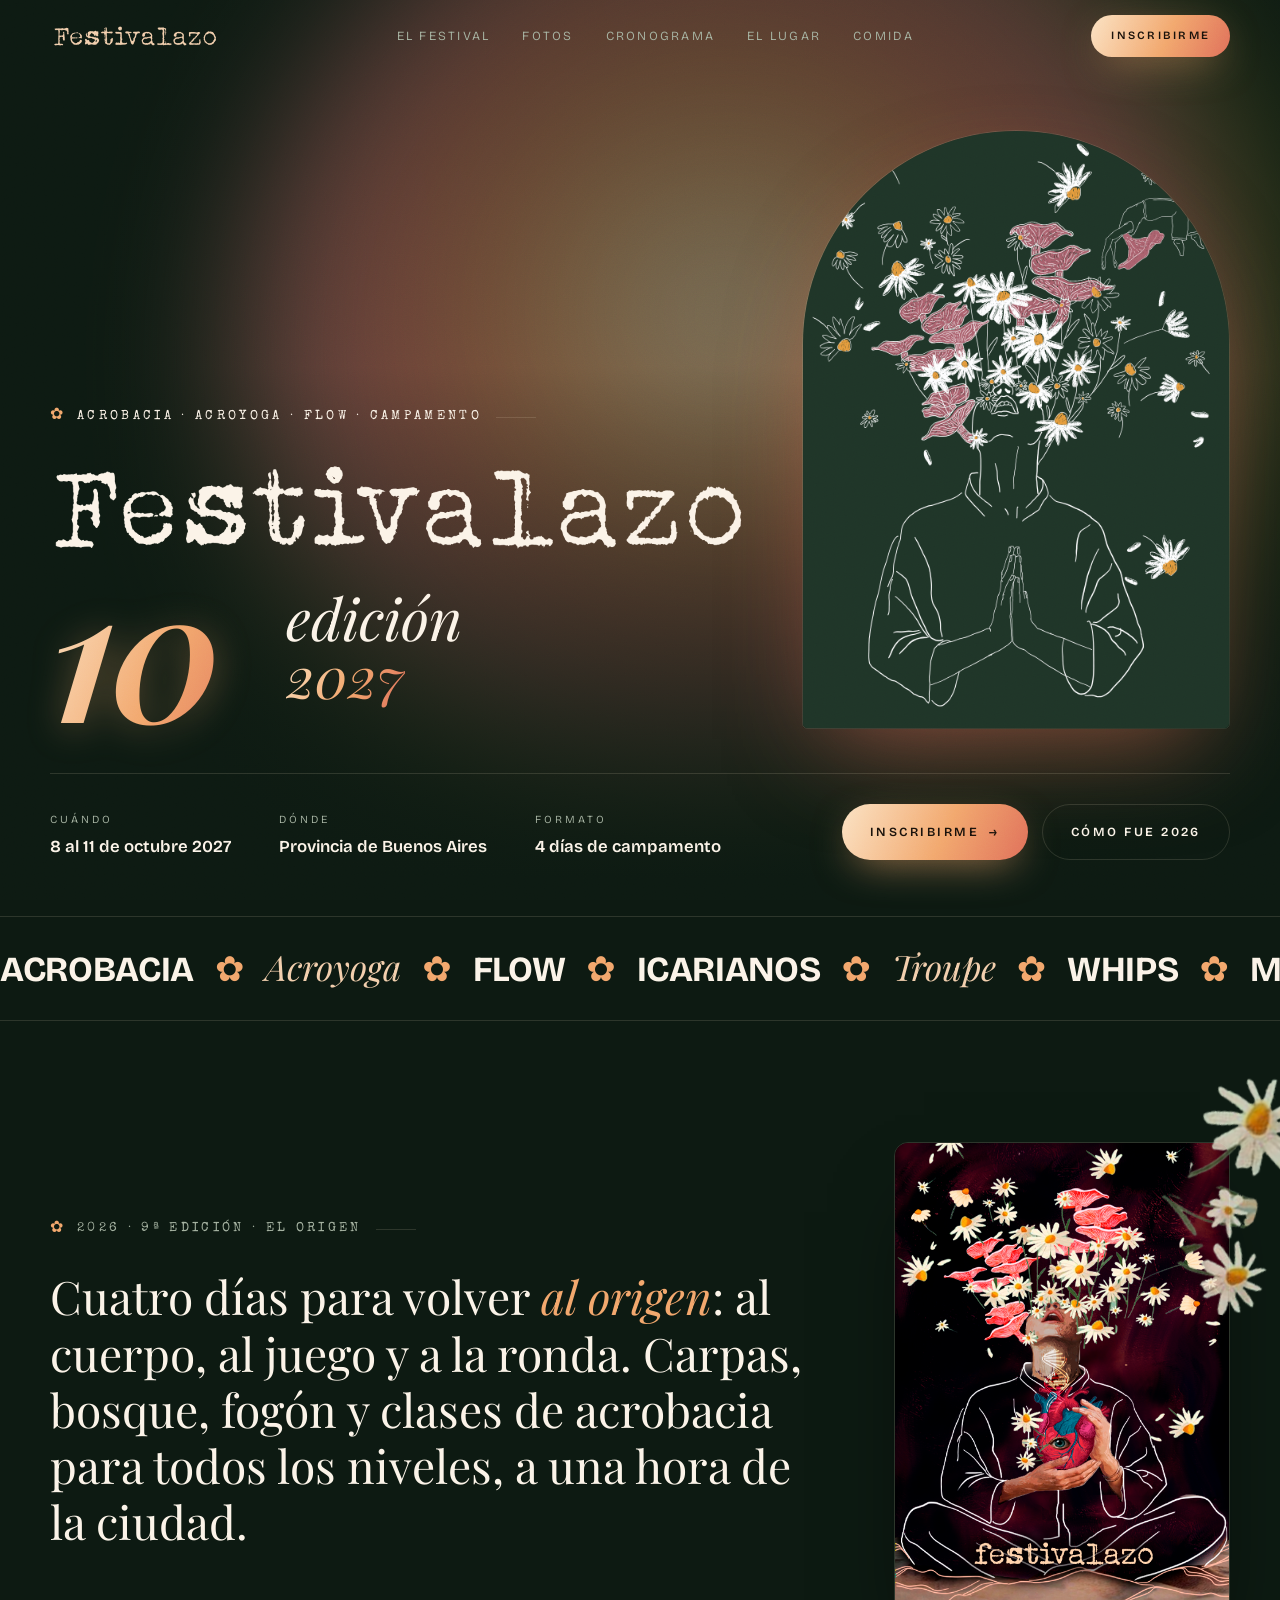
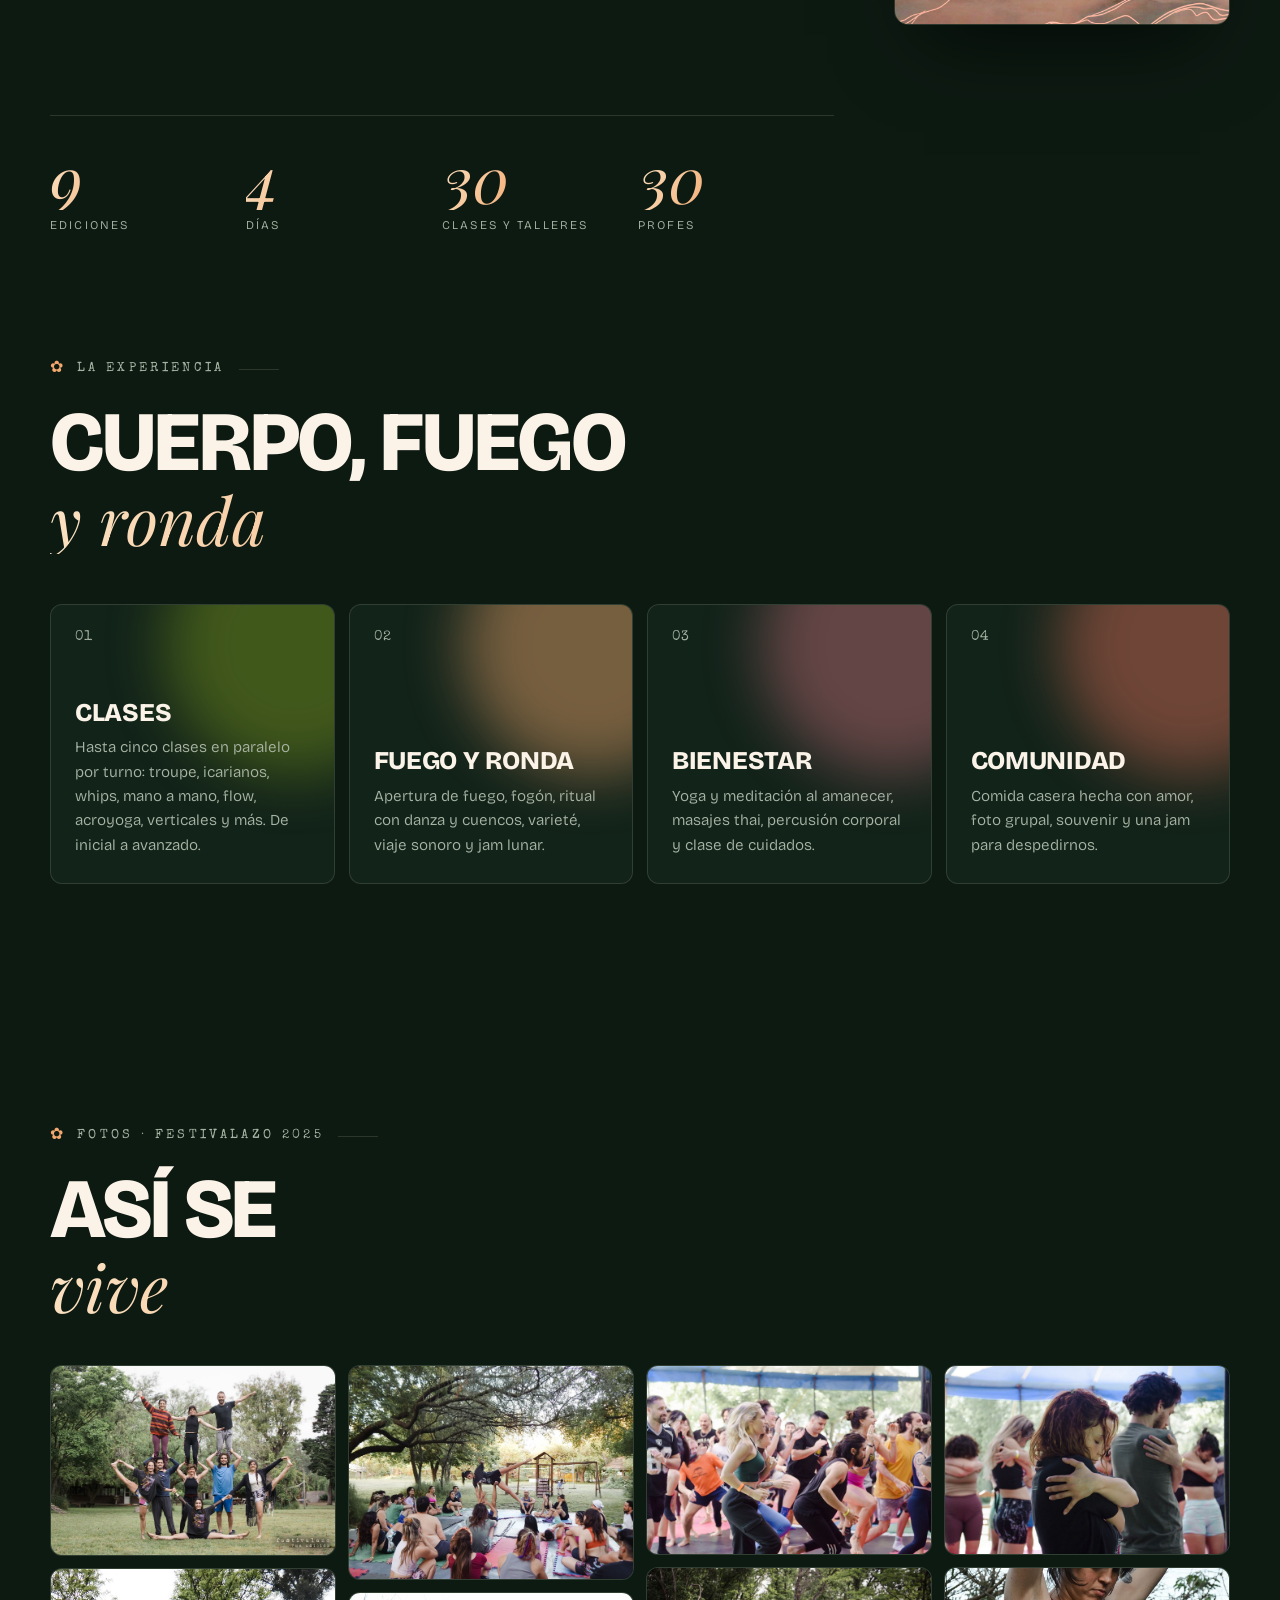
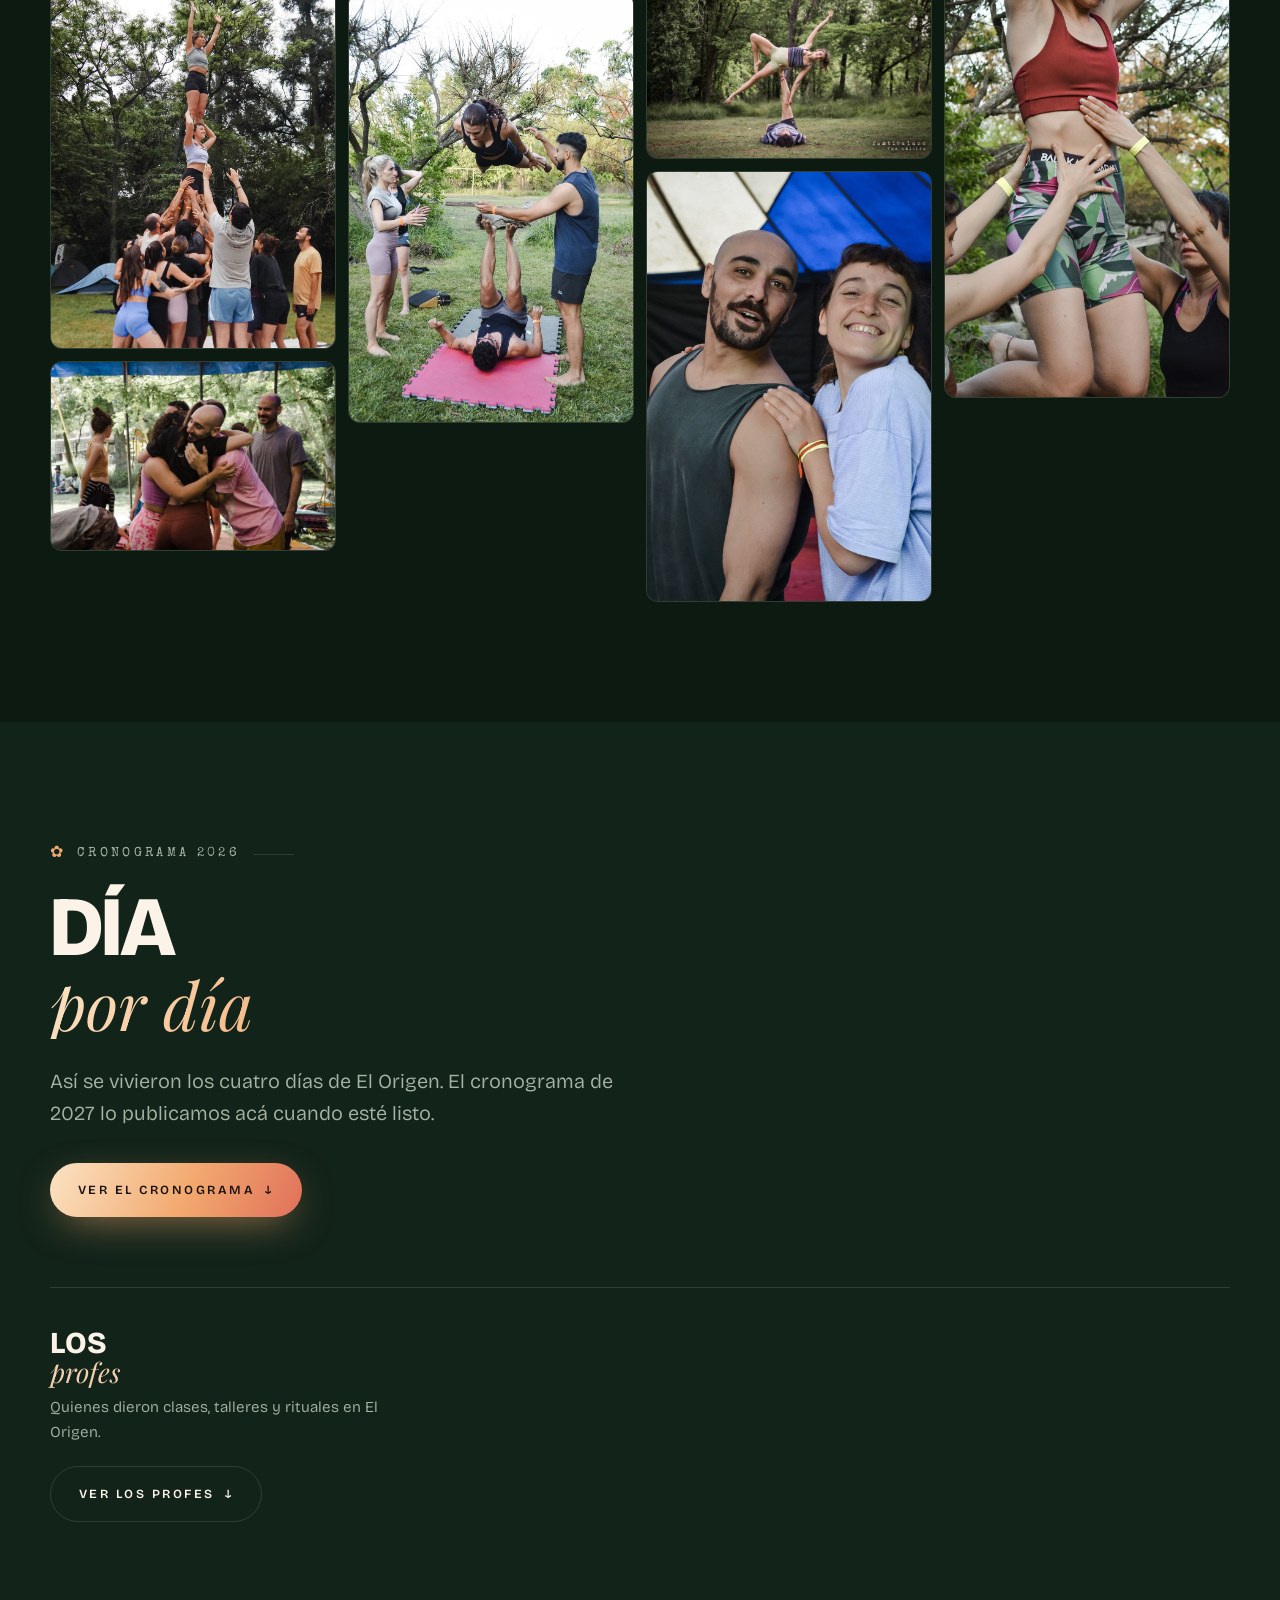
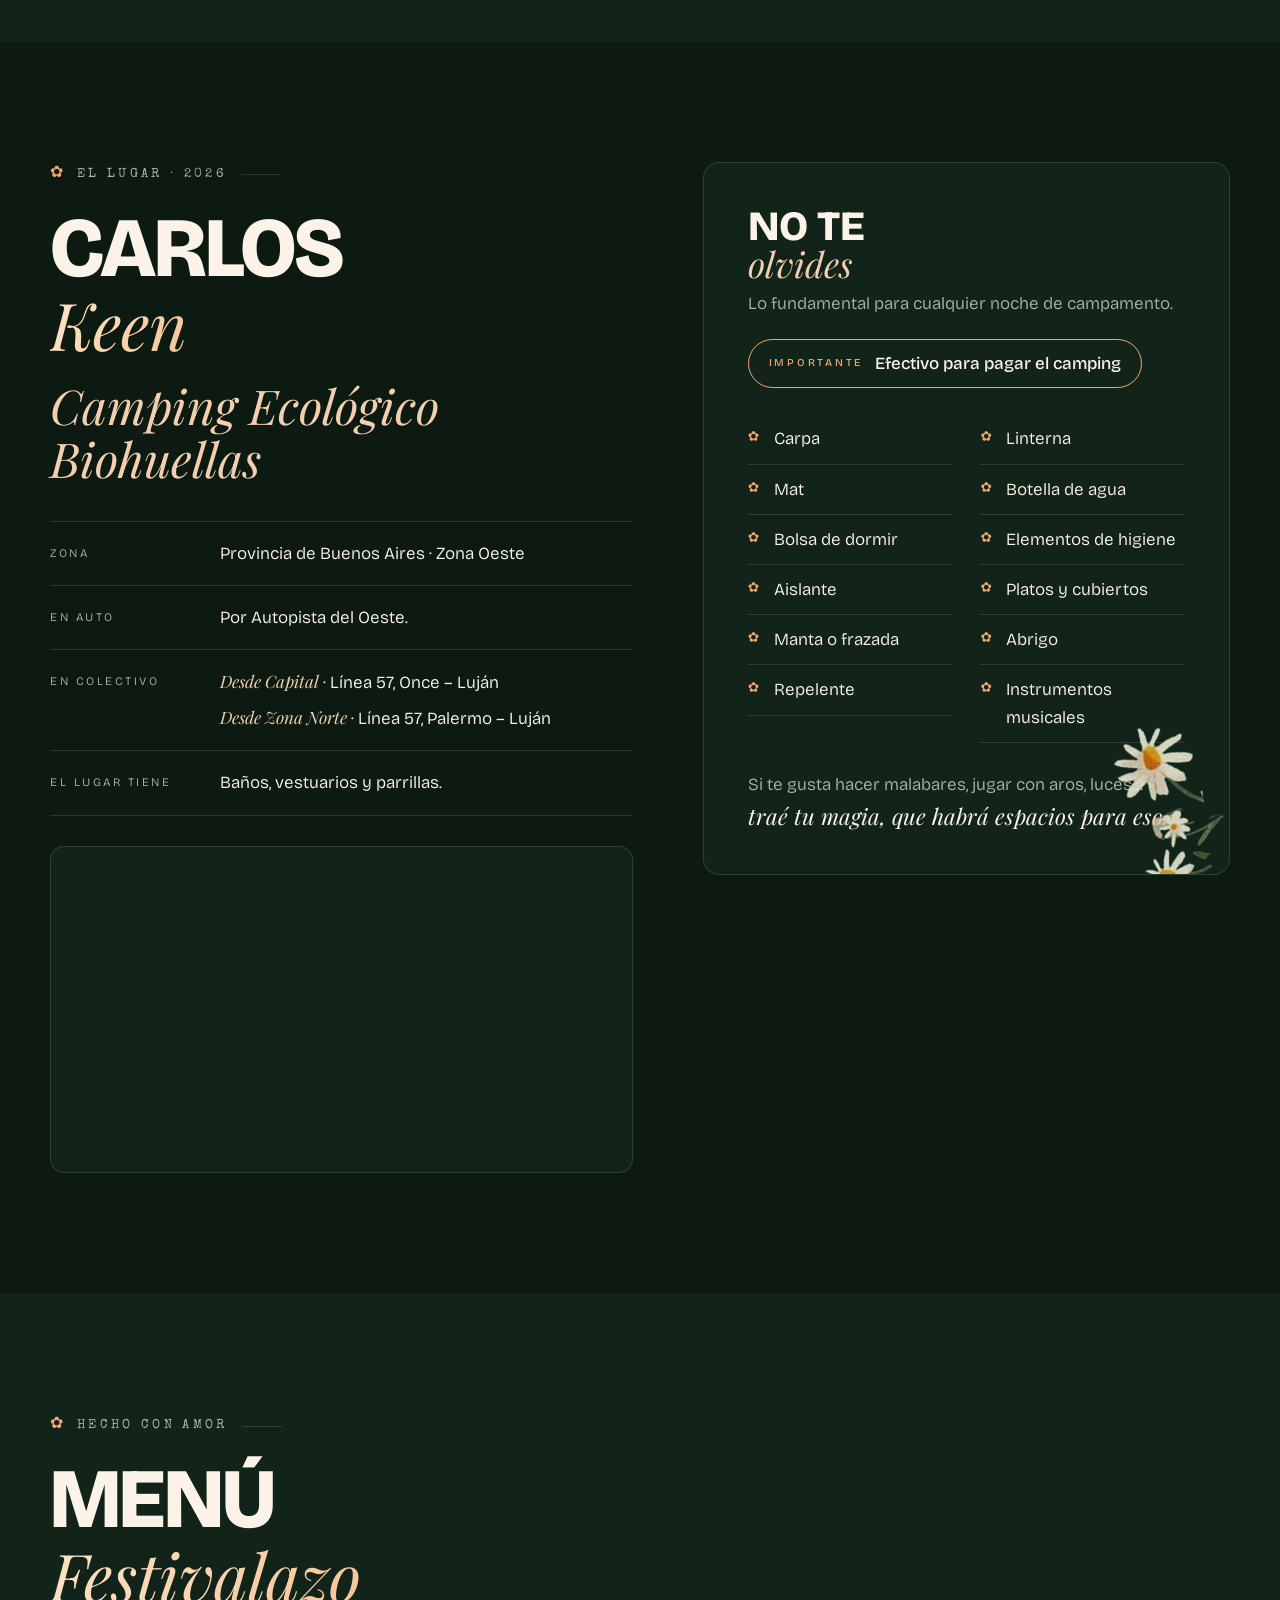
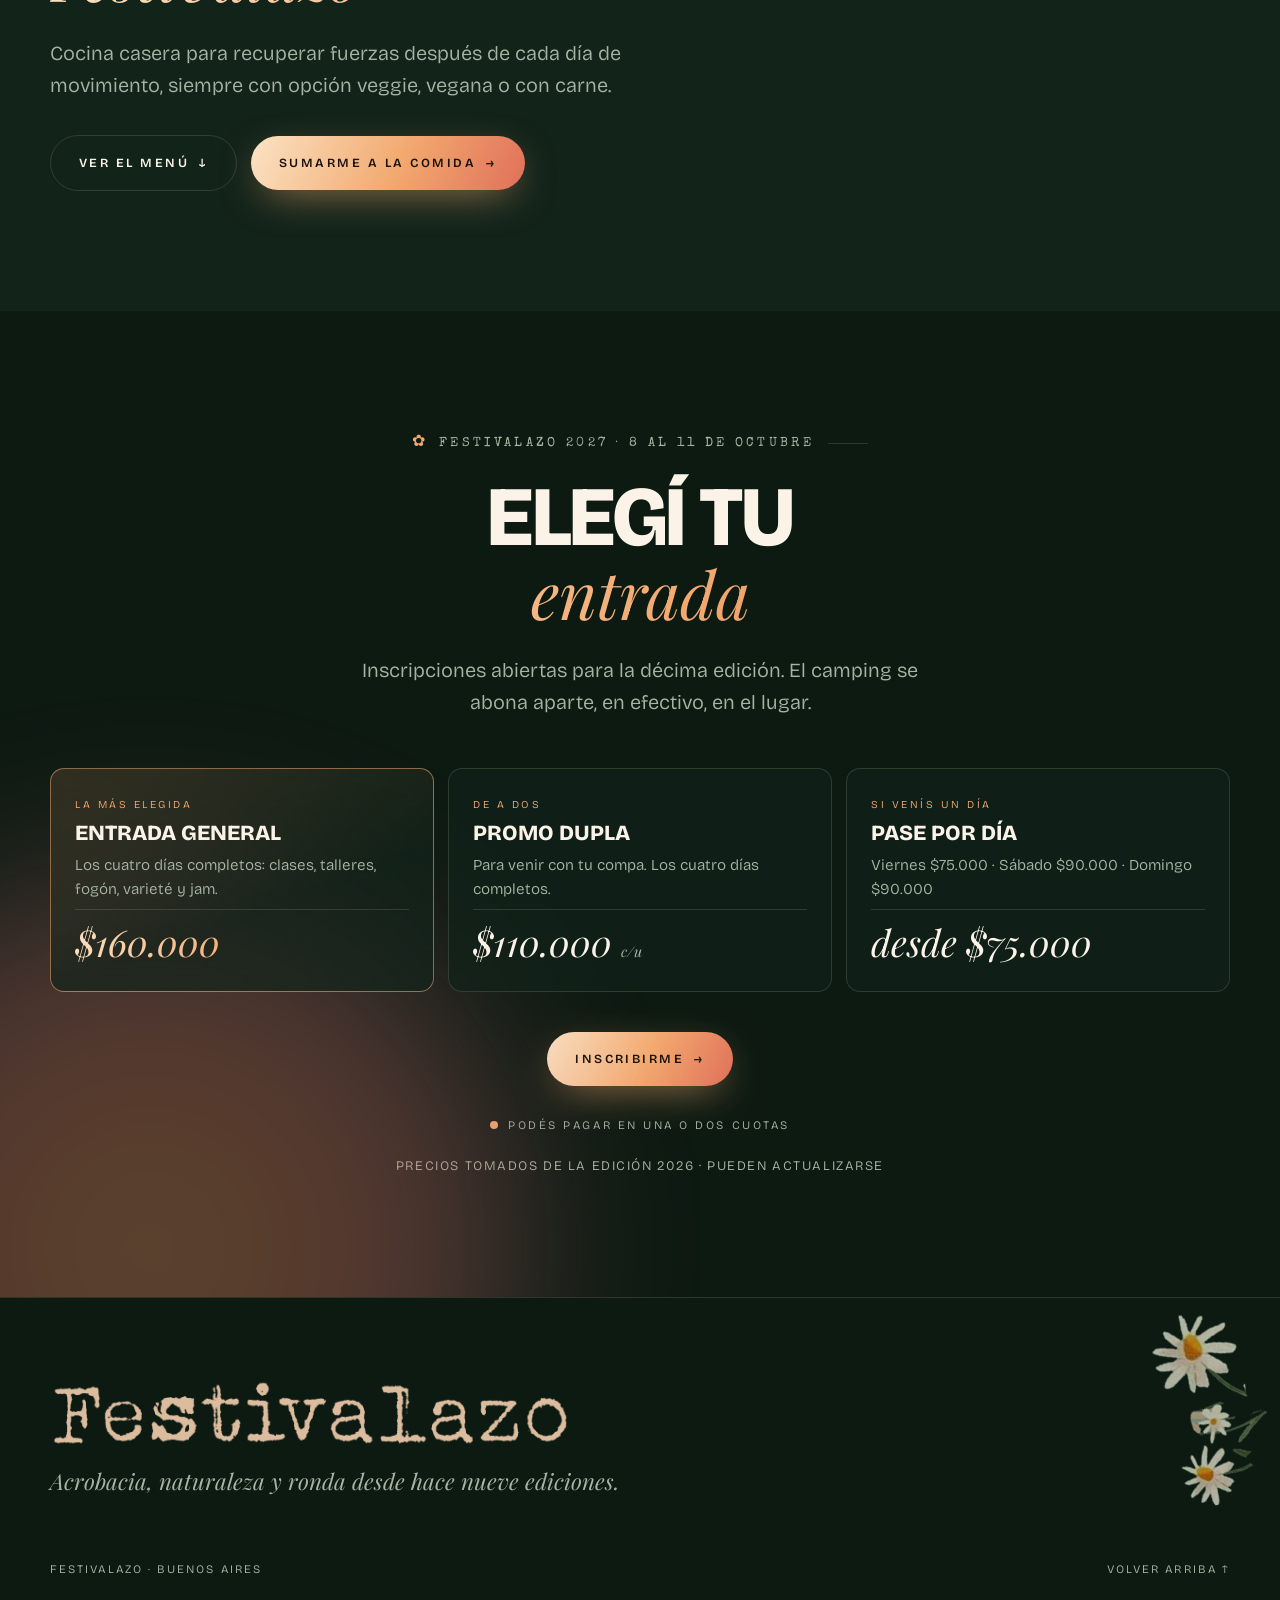
==== commit 1aeee61e: "10º en vez de 10ma Co-Authored-By: Claude Opus 5.5 <noreply@anthropic.com>" ====
--- a/index.html
+++ b/index.html
@@ -32,7 +32,7 @@
     <div>
       <div class="eyebrow">Acrobacia · Acroyoga · Flow · Campamento</div>
       <span class="logo bigLogo" role="img" aria-label="Festivalazo"></span>
-      <h1 class="edicion" aria-label="Décima edición, 2027"><span class="num grad" aria-hidden="true">10<sup>ma</sup></span><span class="ed" aria-hidden="true">edición<br><span class="grad">2027</span></span></h1>
+      <h1 class="edicion" aria-label="Décima edición, 2027"><span class="num grad" aria-hidden="true">10<sup>º</sup></span><span class="ed" aria-hidden="true">edición<br><span class="grad">2027</span></span></h1>
     </div>
     <div class="hero-arch"><img src="img/estampa-verde.png" alt="Ilustración de Festivalazo: una persona meditando con margaritas y hongos que le brotan de la cabeza"></div>
   </div>
--- a/estilos.css
+++ b/estilos.css
@@ -79,8 +79,8 @@
 .hero .bigLogo { animation: wipe 1.5s .3s both cubic-bezier(.65,0,.25,1); }
 @keyframes wipe { from { clip-path: inset(0 100% 0 0); opacity: .2; filter: blur(6px) drop-shadow(0 6px 40px rgba(0,0,0,.35)); } to { clip-path: inset(0 0 0 0); opacity: 1; } }
 .hero h1.edicion { display: flex; align-items: center; gap: .3em; margin-top: 10px; font-size: clamp(2rem, 4.6vw, 3.6rem); }
-.edicion .num { font-size: 3.2em; line-height: .9; letter-spacing: -.03em; padding-right: .06em; animation: pop 1.1s 1.7s both cubic-bezier(.2,1.3,.4,1); }
-.edicion .num sup { font-size: .32em; vertical-align: top; position: relative; top: .35em; margin-left: .04em; letter-spacing: 0; }
+.edicion .num { font-weight: 600; filter: drop-shadow(0 4px 18px rgba(242,168,110,.35)); font-size: 3.2em; line-height: .9; letter-spacing: -.03em; padding-right: .06em; animation: pop 1.1s 1.7s both cubic-bezier(.2,1.3,.4,1); }
+.edicion .num sup { font-size: .45em; vertical-align: top; position: relative; top: .2em; margin-left: .02em; letter-spacing: 0; }
 .edicion .ed { line-height: 1; animation: rise .9s 2.2s both cubic-bezier(.2,.7,.2,1); }
 .hero-arch, .hero-bottom { animation: rise 1s 2.5s both cubic-bezier(.2,.7,.2,1); }
 @keyframes pop { from { opacity: 0; transform: scale(.55) rotate(-8deg); filter: blur(10px); } 60% { opacity: 1; filter: blur(0); } to { opacity: 1; transform: none; } }
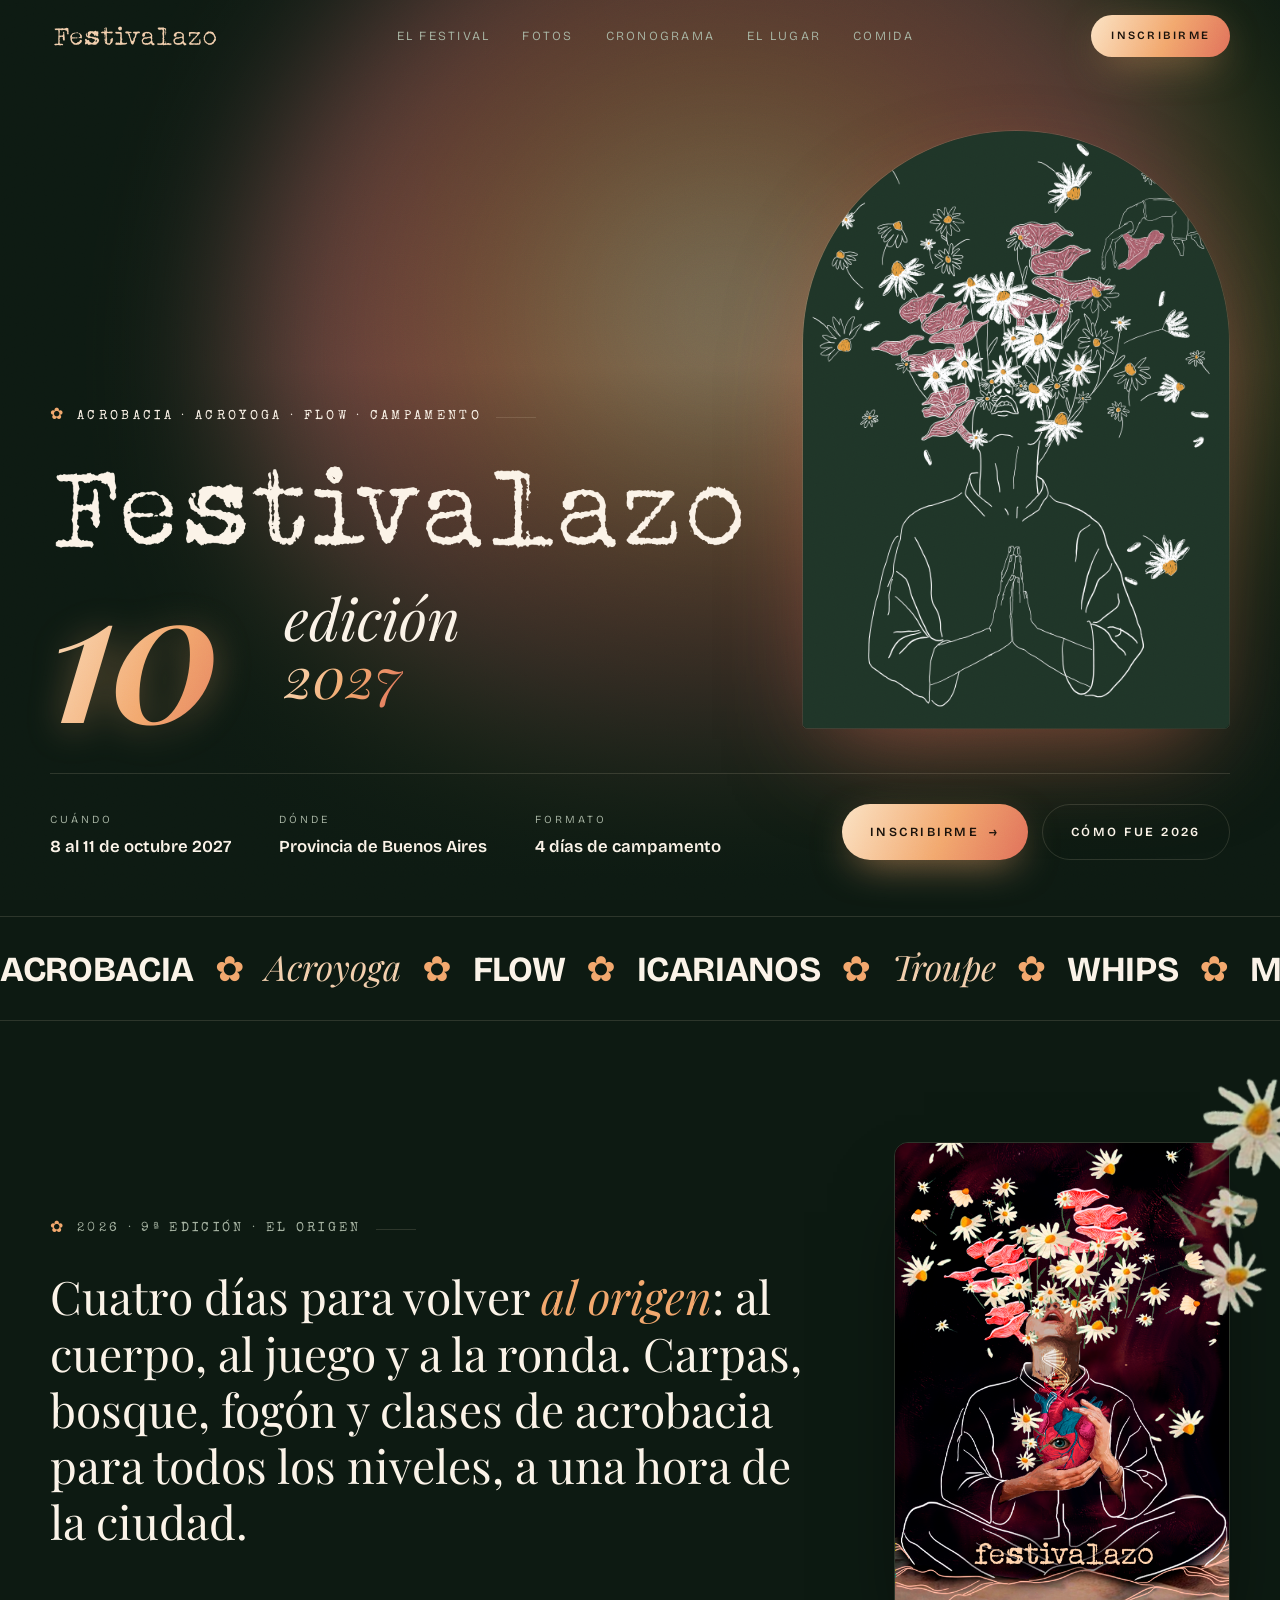
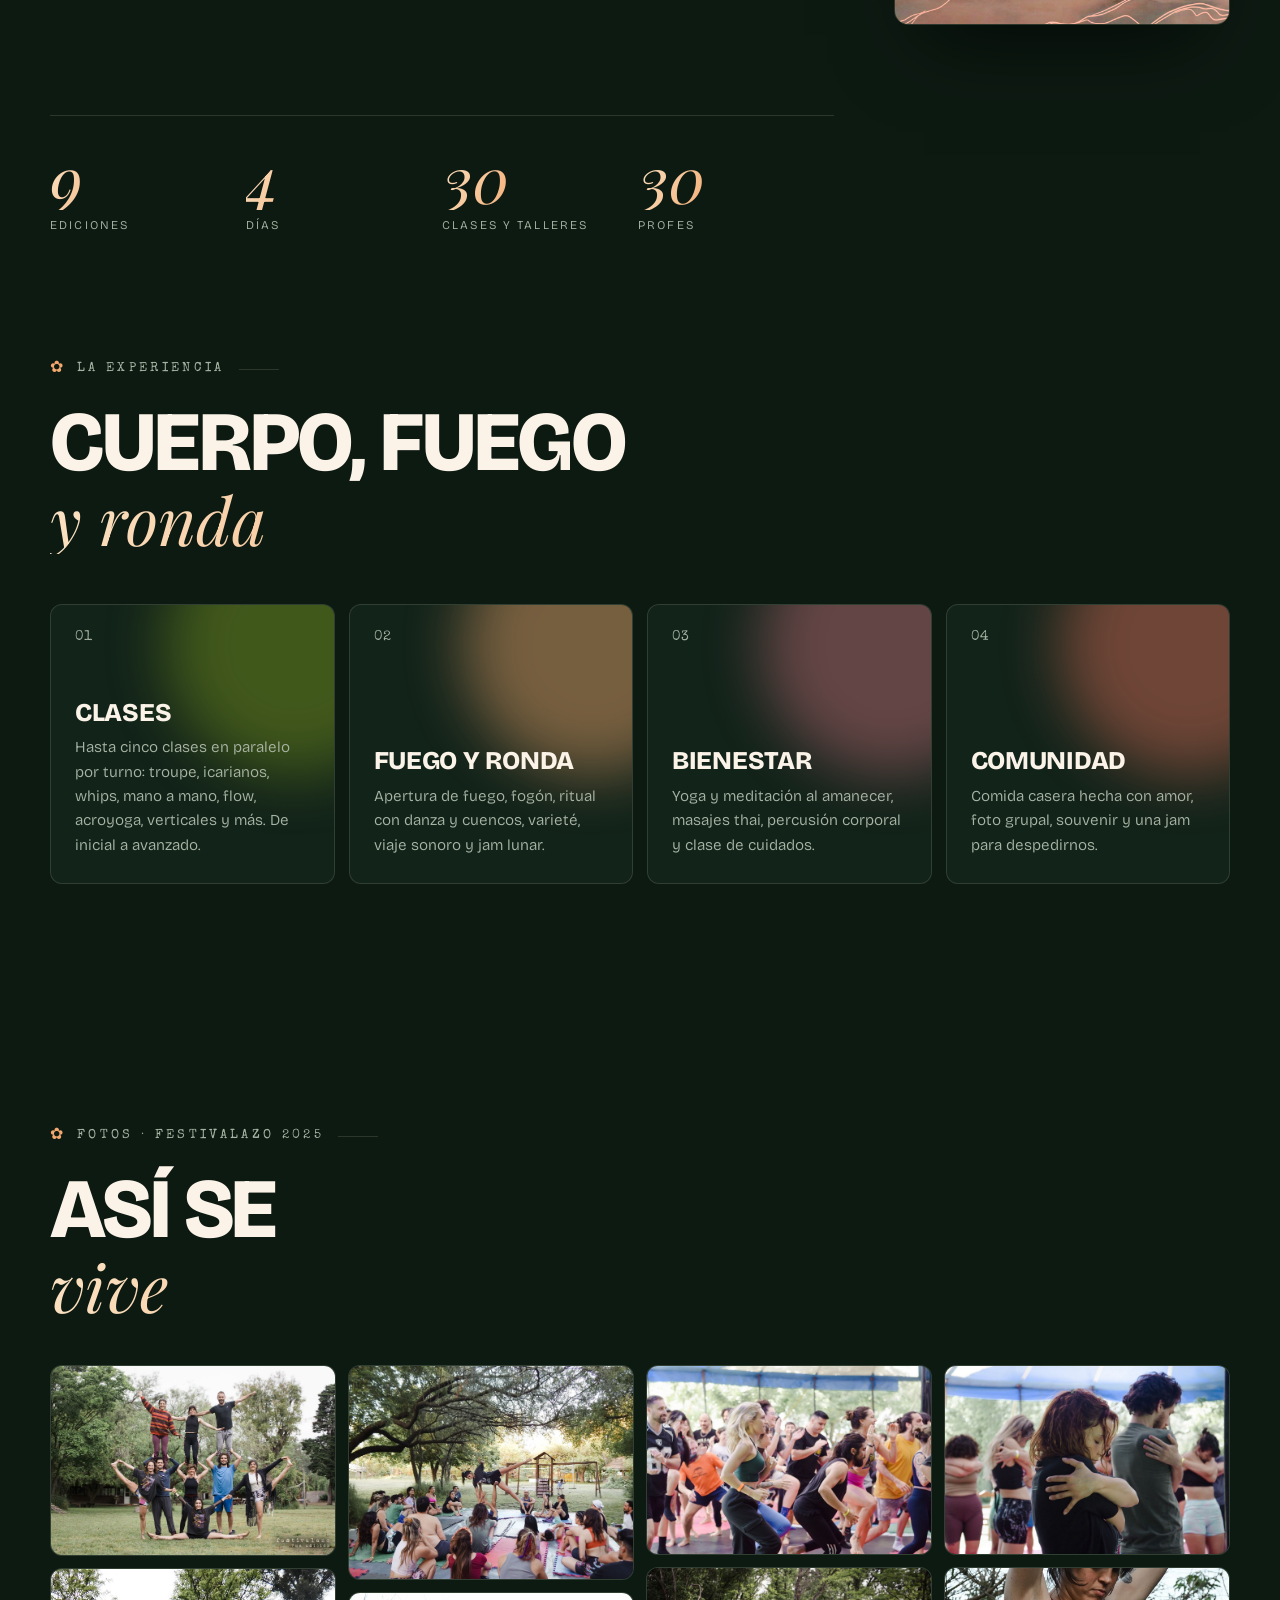
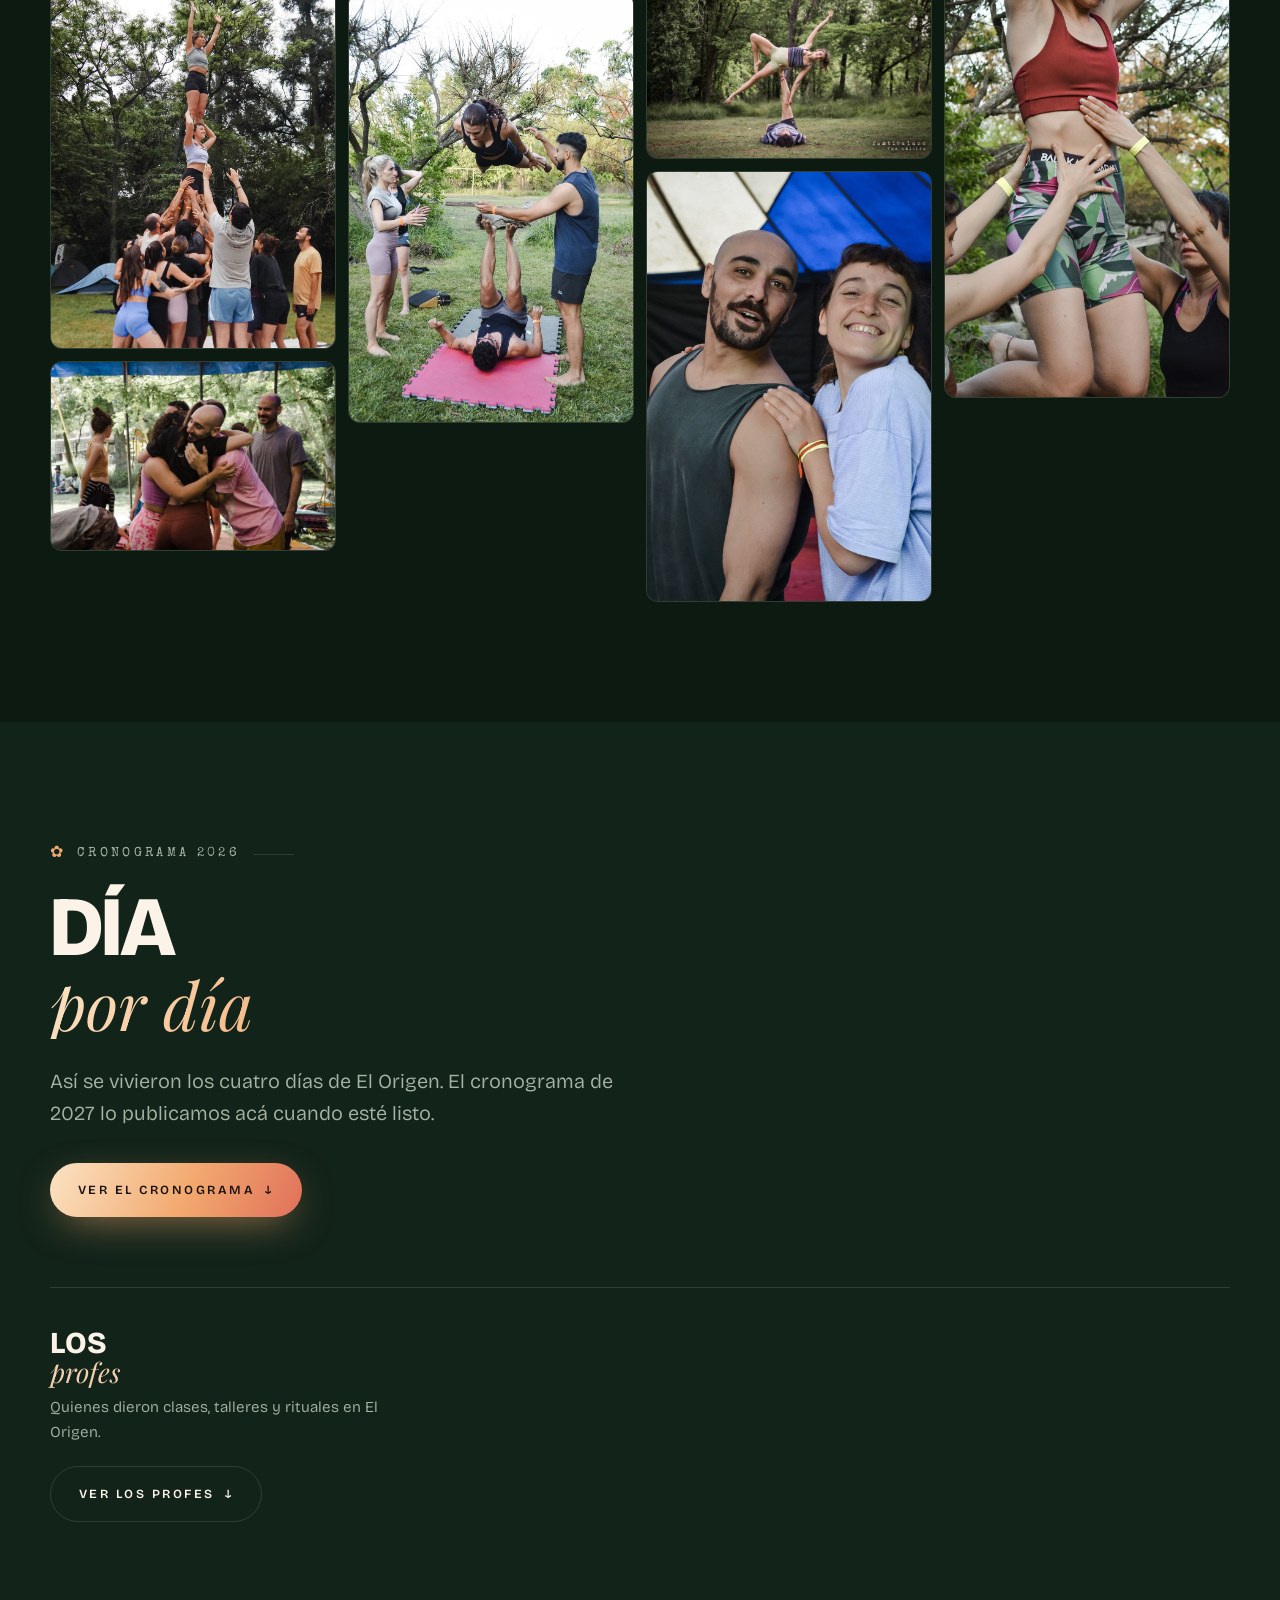
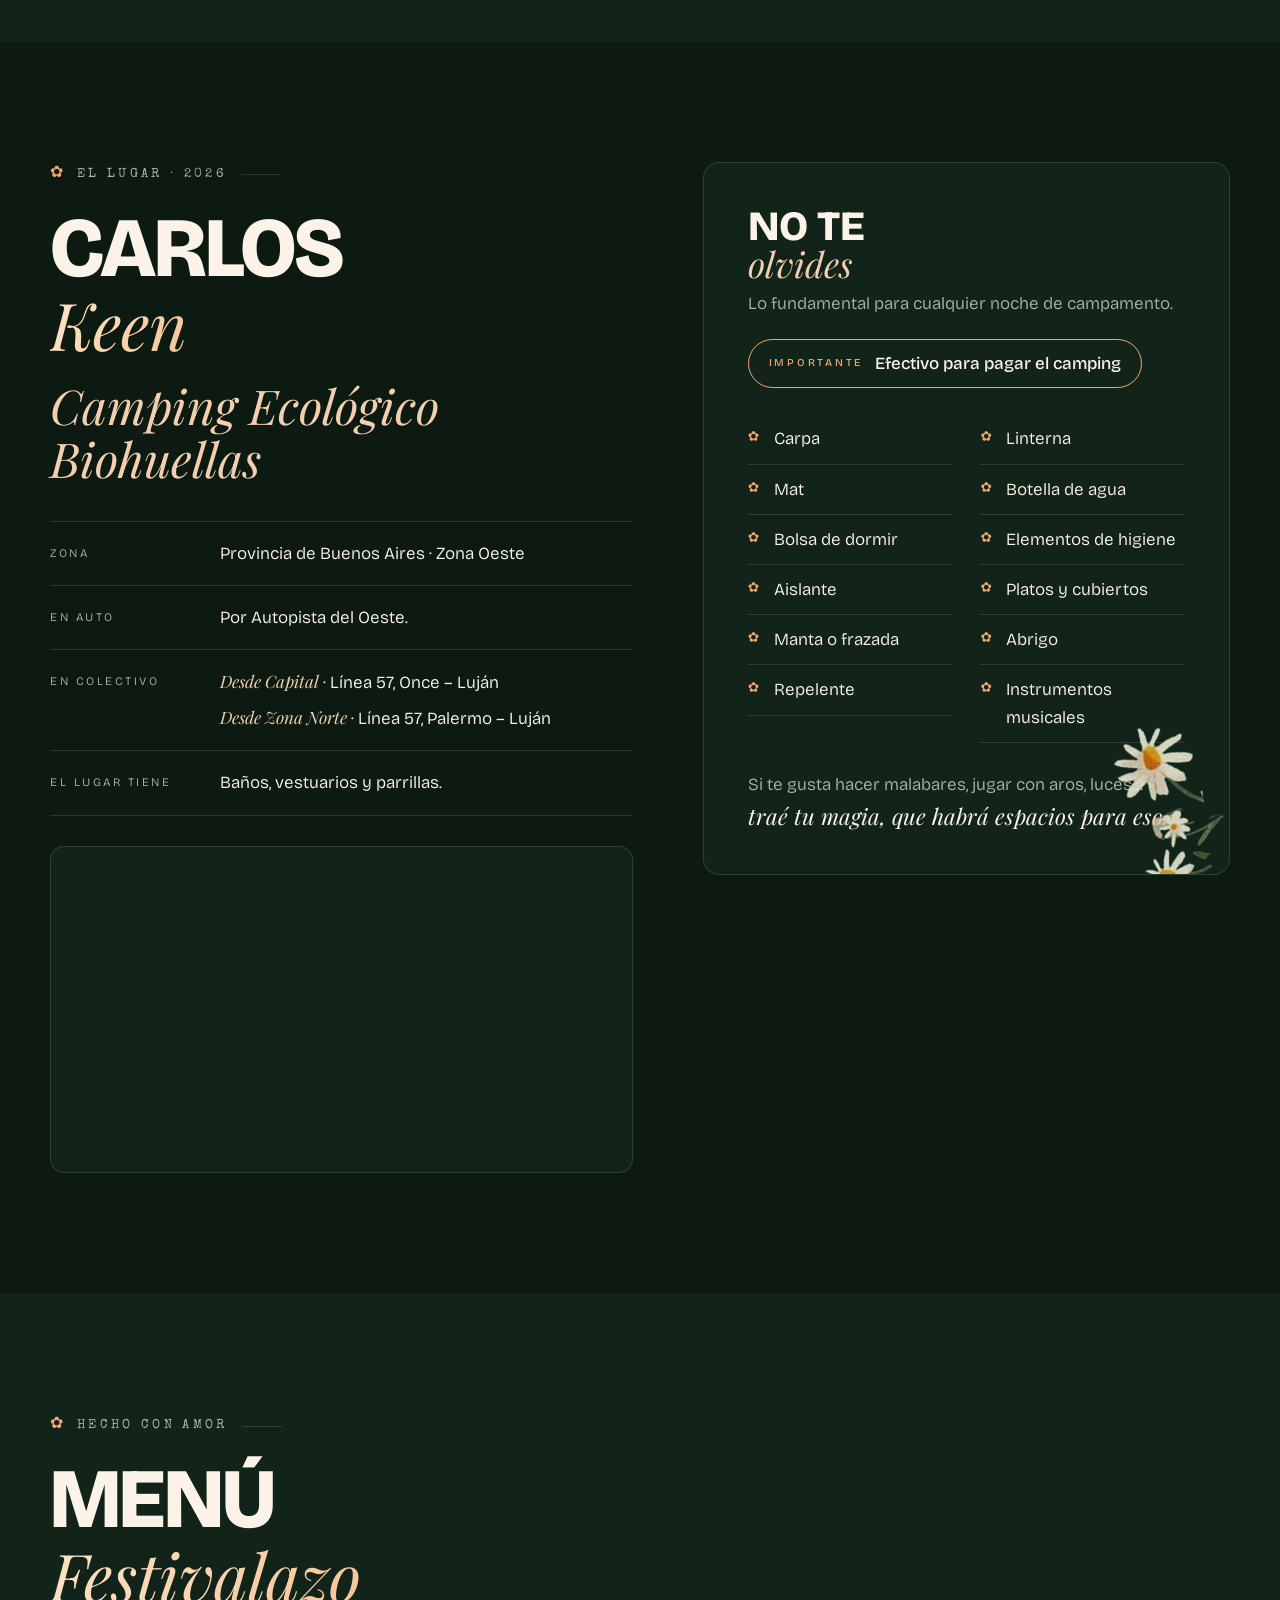
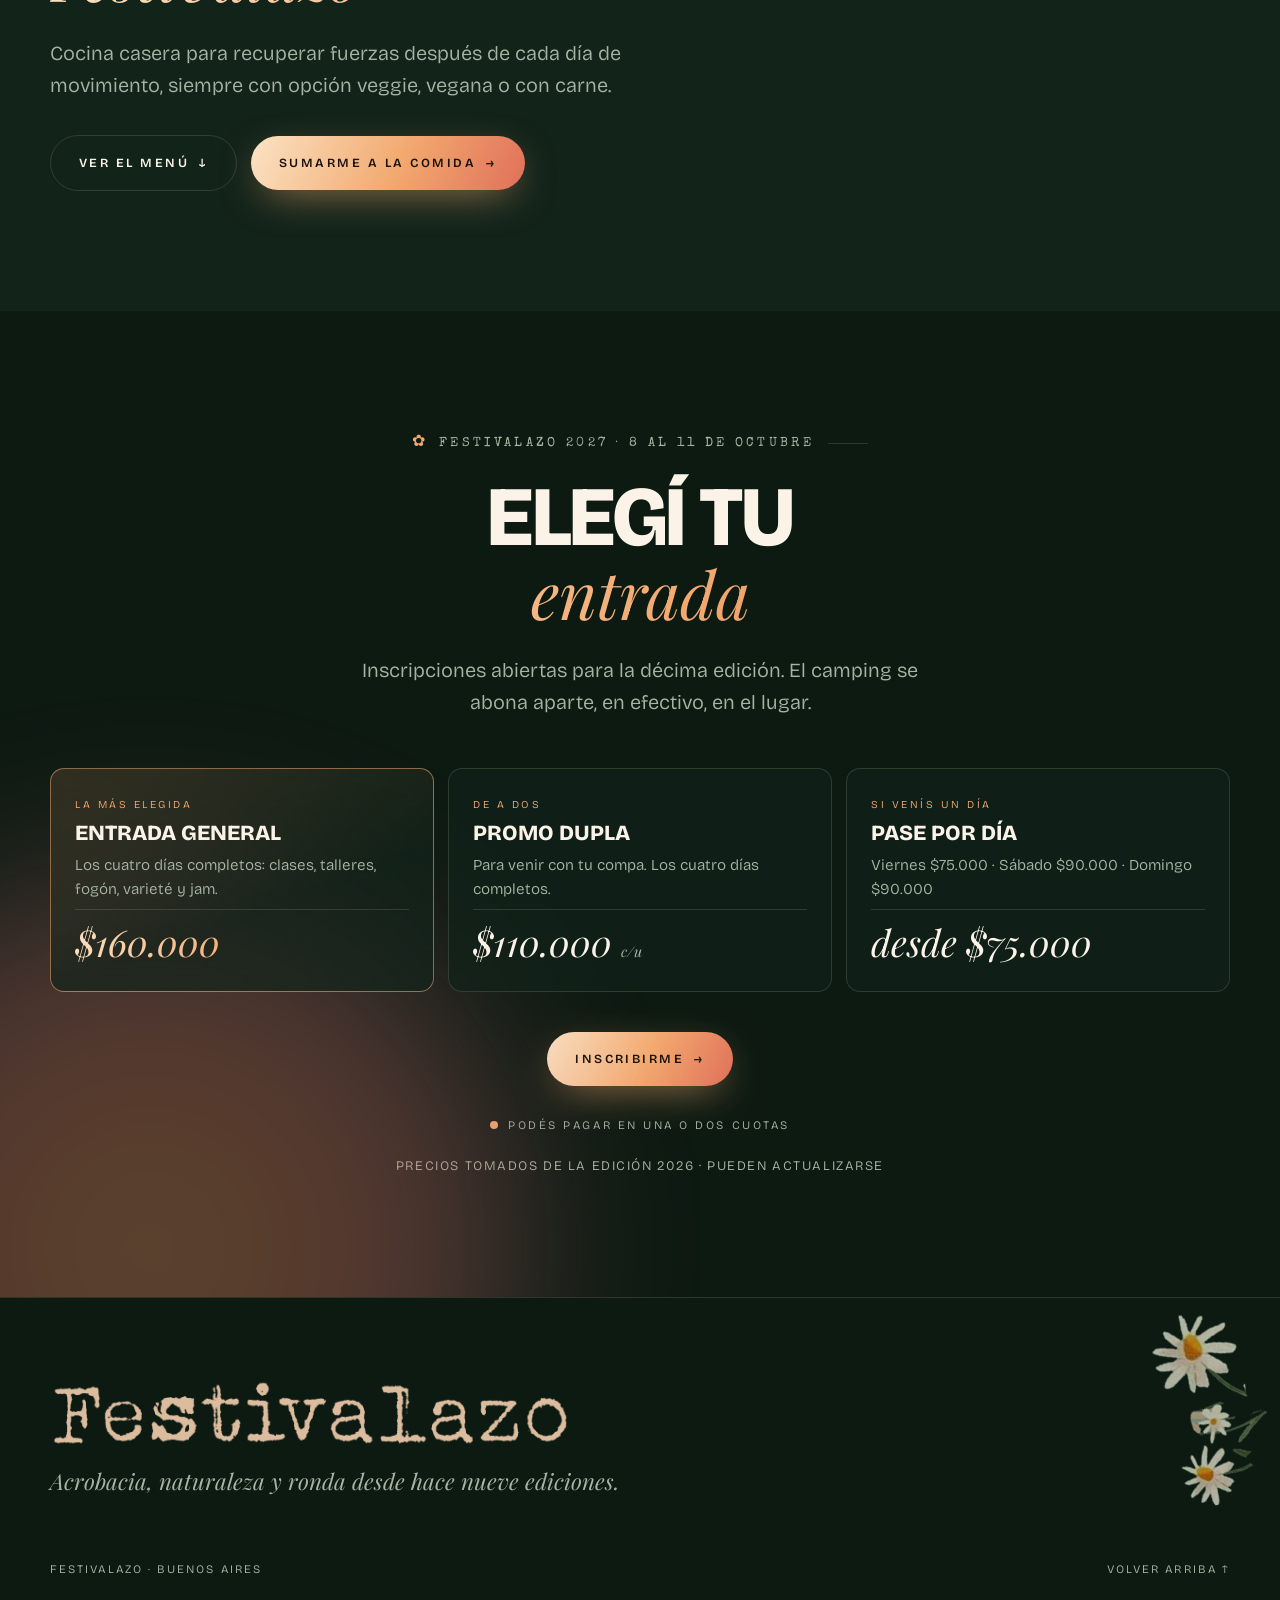
==== commit 669c7e96: "10ª y portada que aparece de menos a más luz Co-Authored-By: Claude Opus 5.5 <noreply@anthropic.com>" ====
--- a/index.html
+++ b/index.html
@@ -32,7 +32,7 @@
     <div>
       <div class="eyebrow">Acrobacia · Acroyoga · Flow · Campamento</div>
       <span class="logo bigLogo" role="img" aria-label="Festivalazo"></span>
-      <h1 class="edicion" aria-label="Décima edición, 2027"><span class="num grad" aria-hidden="true">10<sup>º</sup></span><span class="ed" aria-hidden="true">edición<br><span class="grad">2027</span></span></h1>
+      <h1 class="edicion" aria-label="Décima edición, 2027"><span class="num grad" aria-hidden="true">10<sup>ª</sup></span><span class="ed" aria-hidden="true">edición<br><span class="grad">2027</span></span></h1>
     </div>
     <div class="hero-arch"><img src="img/estampa-verde.png" alt="Ilustración de Festivalazo: una persona meditando con margaritas y hongos que le brotan de la cabeza"></div>
   </div>
--- a/estilos.css
+++ b/estilos.css
@@ -76,14 +76,14 @@
 @keyframes zoom { to { transform: scale(1.08); } }
 /* Entrada animada: primero aparece Festivalazo, después el 10ma */
 .hero .eyebrow { animation: rise .9s .1s both cubic-bezier(.2,.7,.2,1); }
-.hero .bigLogo { animation: wipe 1.5s .3s both cubic-bezier(.65,0,.25,1); }
-@keyframes wipe { from { clip-path: inset(0 100% 0 0); opacity: .2; filter: blur(6px) drop-shadow(0 6px 40px rgba(0,0,0,.35)); } to { clip-path: inset(0 0 0 0); opacity: 1; } }
+.hero .bigLogo { animation: glowLogo 2.2s .3s both ease-out; }
+@keyframes glowLogo { from { opacity: 0; filter: brightness(.15) blur(3px) drop-shadow(0 6px 40px rgba(0,0,0,0)); } 45% { opacity: 1; } to { opacity: 1; filter: brightness(1) blur(0) drop-shadow(0 6px 40px rgba(0,0,0,.35)); } }
 .hero h1.edicion { display: flex; align-items: center; gap: .3em; margin-top: 10px; font-size: clamp(2rem, 4.6vw, 3.6rem); }
-.edicion .num { font-weight: 600; filter: drop-shadow(0 4px 18px rgba(242,168,110,.35)); font-size: 3.2em; line-height: .9; letter-spacing: -.03em; padding-right: .06em; animation: pop 1.1s 1.7s both cubic-bezier(.2,1.3,.4,1); }
-.edicion .num sup { font-size: .45em; vertical-align: top; position: relative; top: .2em; margin-left: .02em; letter-spacing: 0; }
-.edicion .ed { line-height: 1; animation: rise .9s 2.2s both cubic-bezier(.2,.7,.2,1); }
-.hero-arch, .hero-bottom { animation: rise 1s 2.5s both cubic-bezier(.2,.7,.2,1); }
-@keyframes pop { from { opacity: 0; transform: scale(.55) rotate(-8deg); filter: blur(10px); } 60% { opacity: 1; filter: blur(0); } to { opacity: 1; transform: none; } }
+.edicion .num { font-weight: 600; filter: drop-shadow(0 4px 18px rgba(242,168,110,.35)); font-size: 3.2em; line-height: .9; letter-spacing: -.03em; padding-right: .06em; animation: glowNum 1.8s 2s both ease-out; }
+.edicion .num sup { font-size: .4em; vertical-align: top; position: relative; top: .25em; margin-left: .02em; letter-spacing: 0; }
+.edicion .ed { line-height: 1; animation: rise 1s 2.8s both cubic-bezier(.2,.7,.2,1); }
+.hero-arch, .hero-bottom { animation: rise 1.1s 3.1s both cubic-bezier(.2,.7,.2,1); }
+@keyframes glowNum { from { opacity: 0; filter: brightness(.15) blur(3px) drop-shadow(0 4px 18px rgba(242,168,110,0)); } 45% { opacity: 1; } to { opacity: 1; filter: brightness(1) blur(0) drop-shadow(0 4px 18px rgba(242,168,110,.35)); } }
 @keyframes rise { from { opacity: 0; transform: translateY(18px); } }
 .hero-bottom { display: flex; flex-wrap: wrap; align-items: flex-end; justify-content: space-between; gap: 30px; margin-top: 44px; padding-top: 30px; border-top: 1px solid var(--line); }
 .facts { display: flex; flex-wrap: wrap; gap: 20px 48px; }
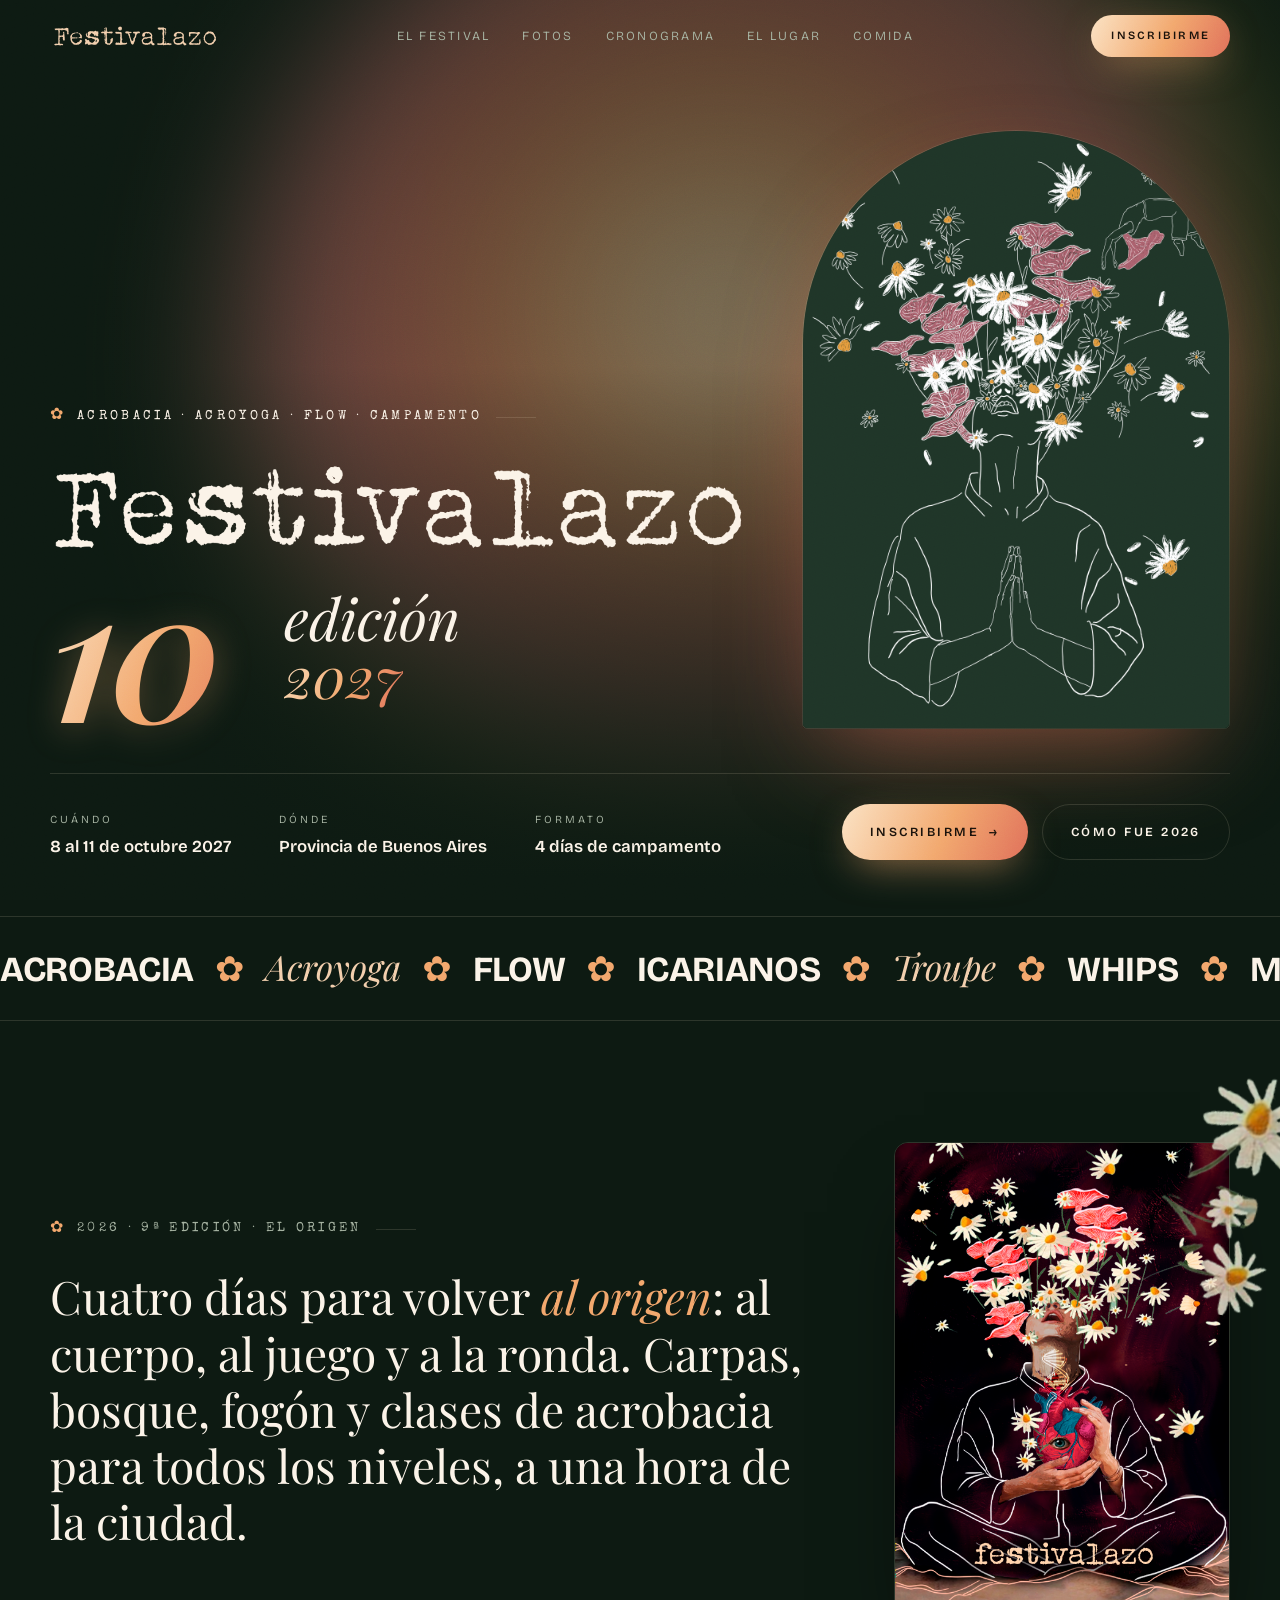
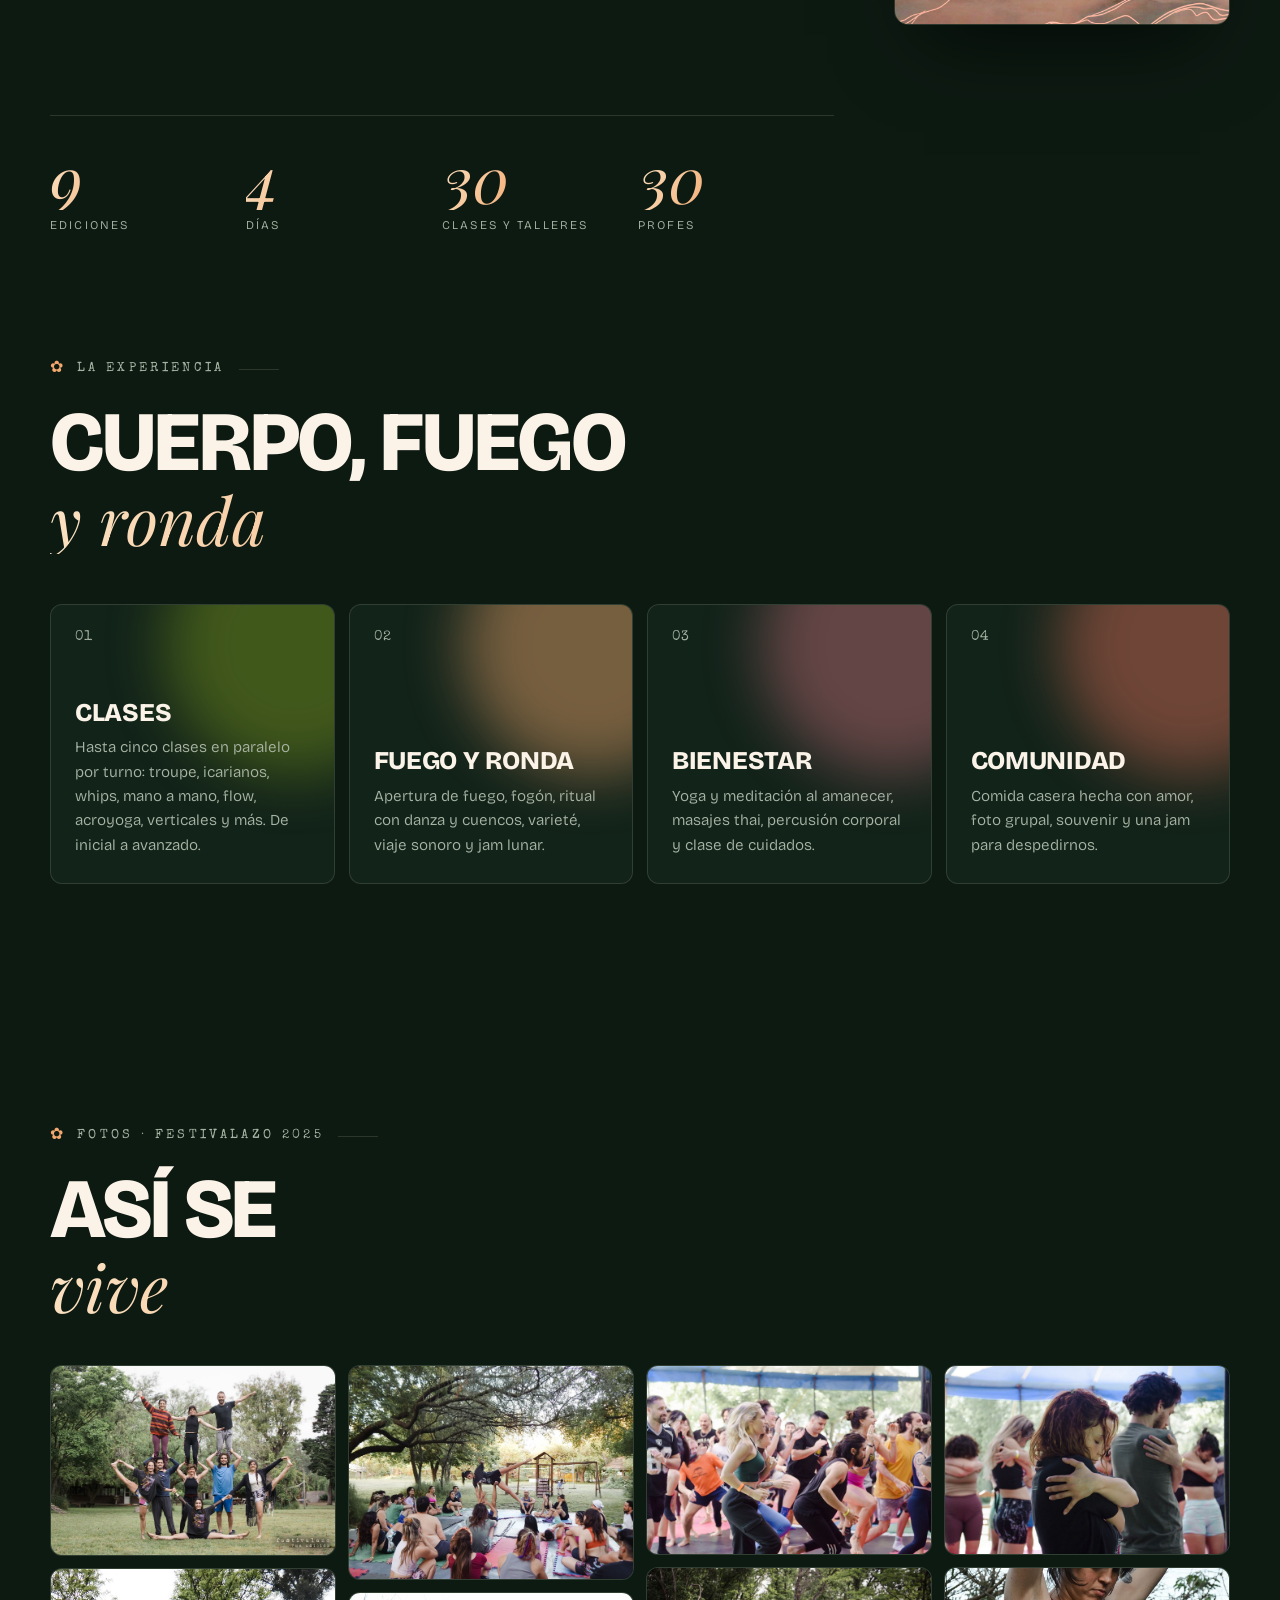
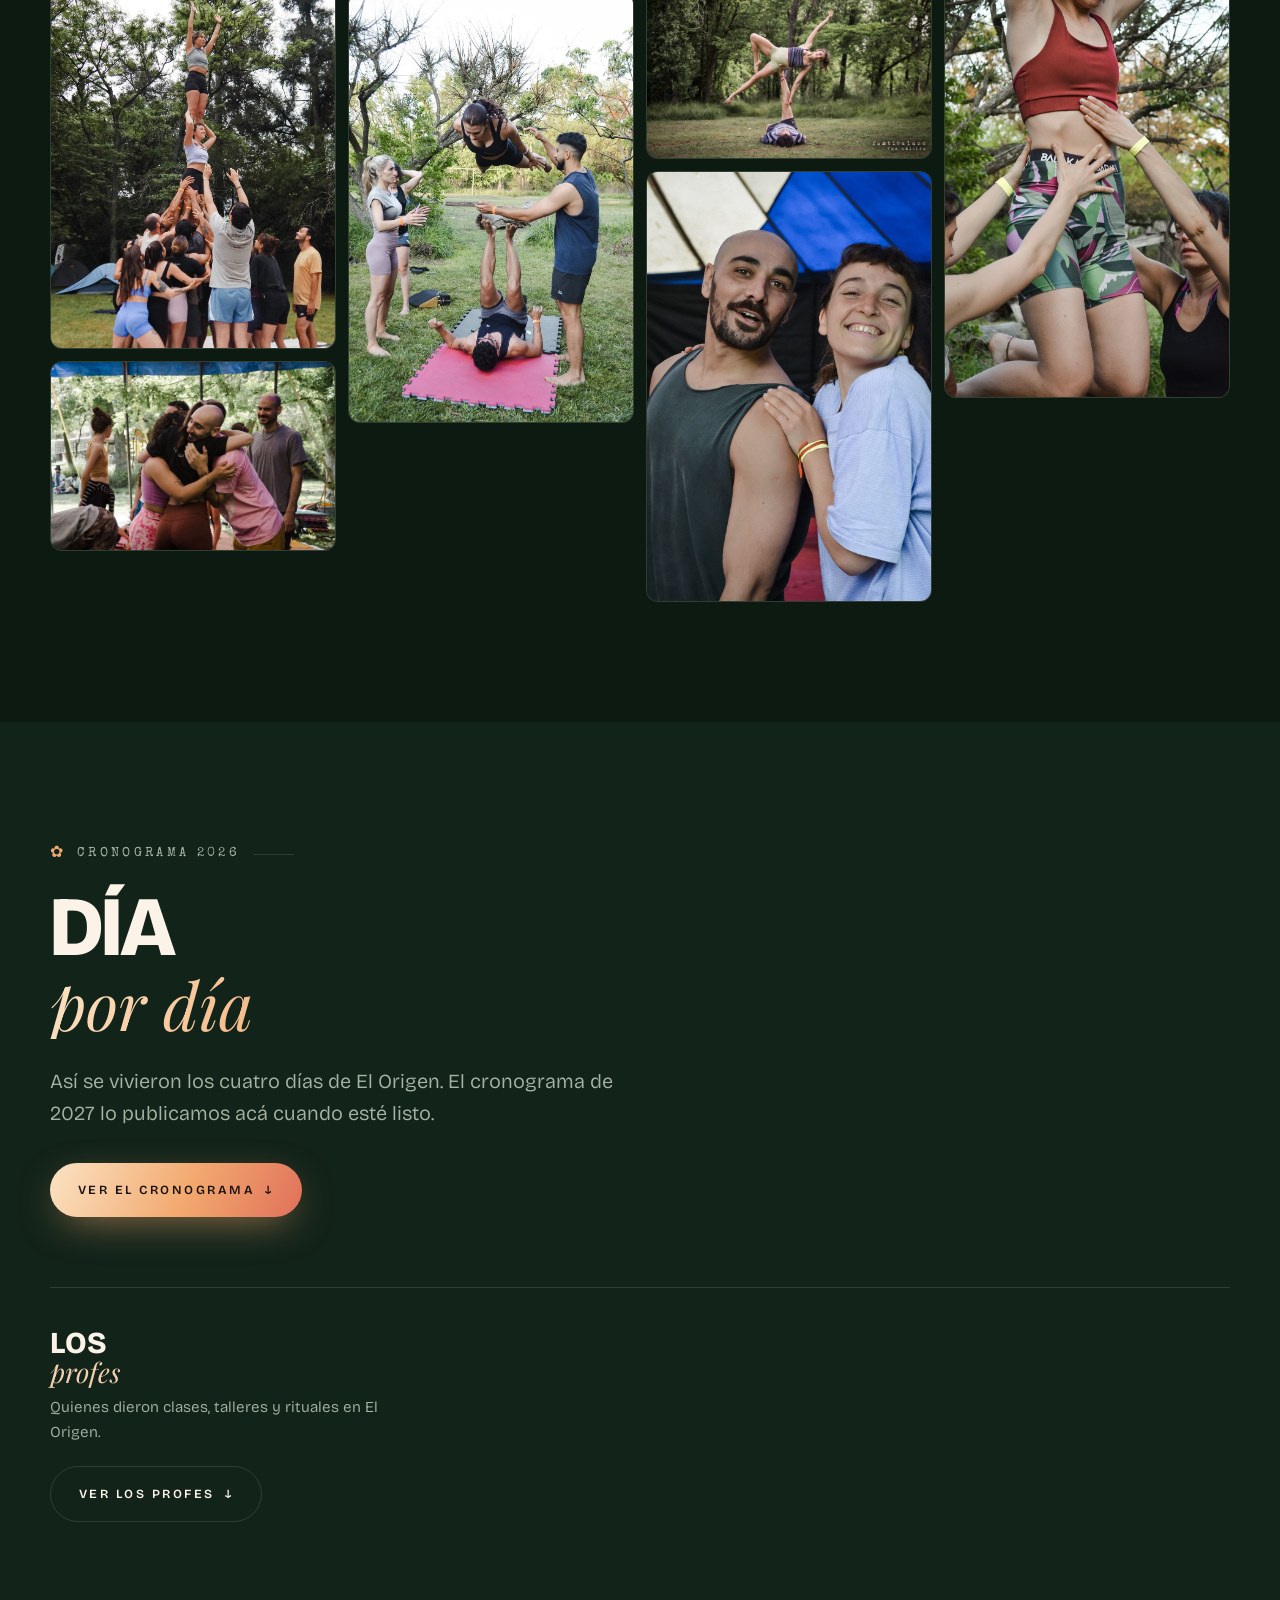
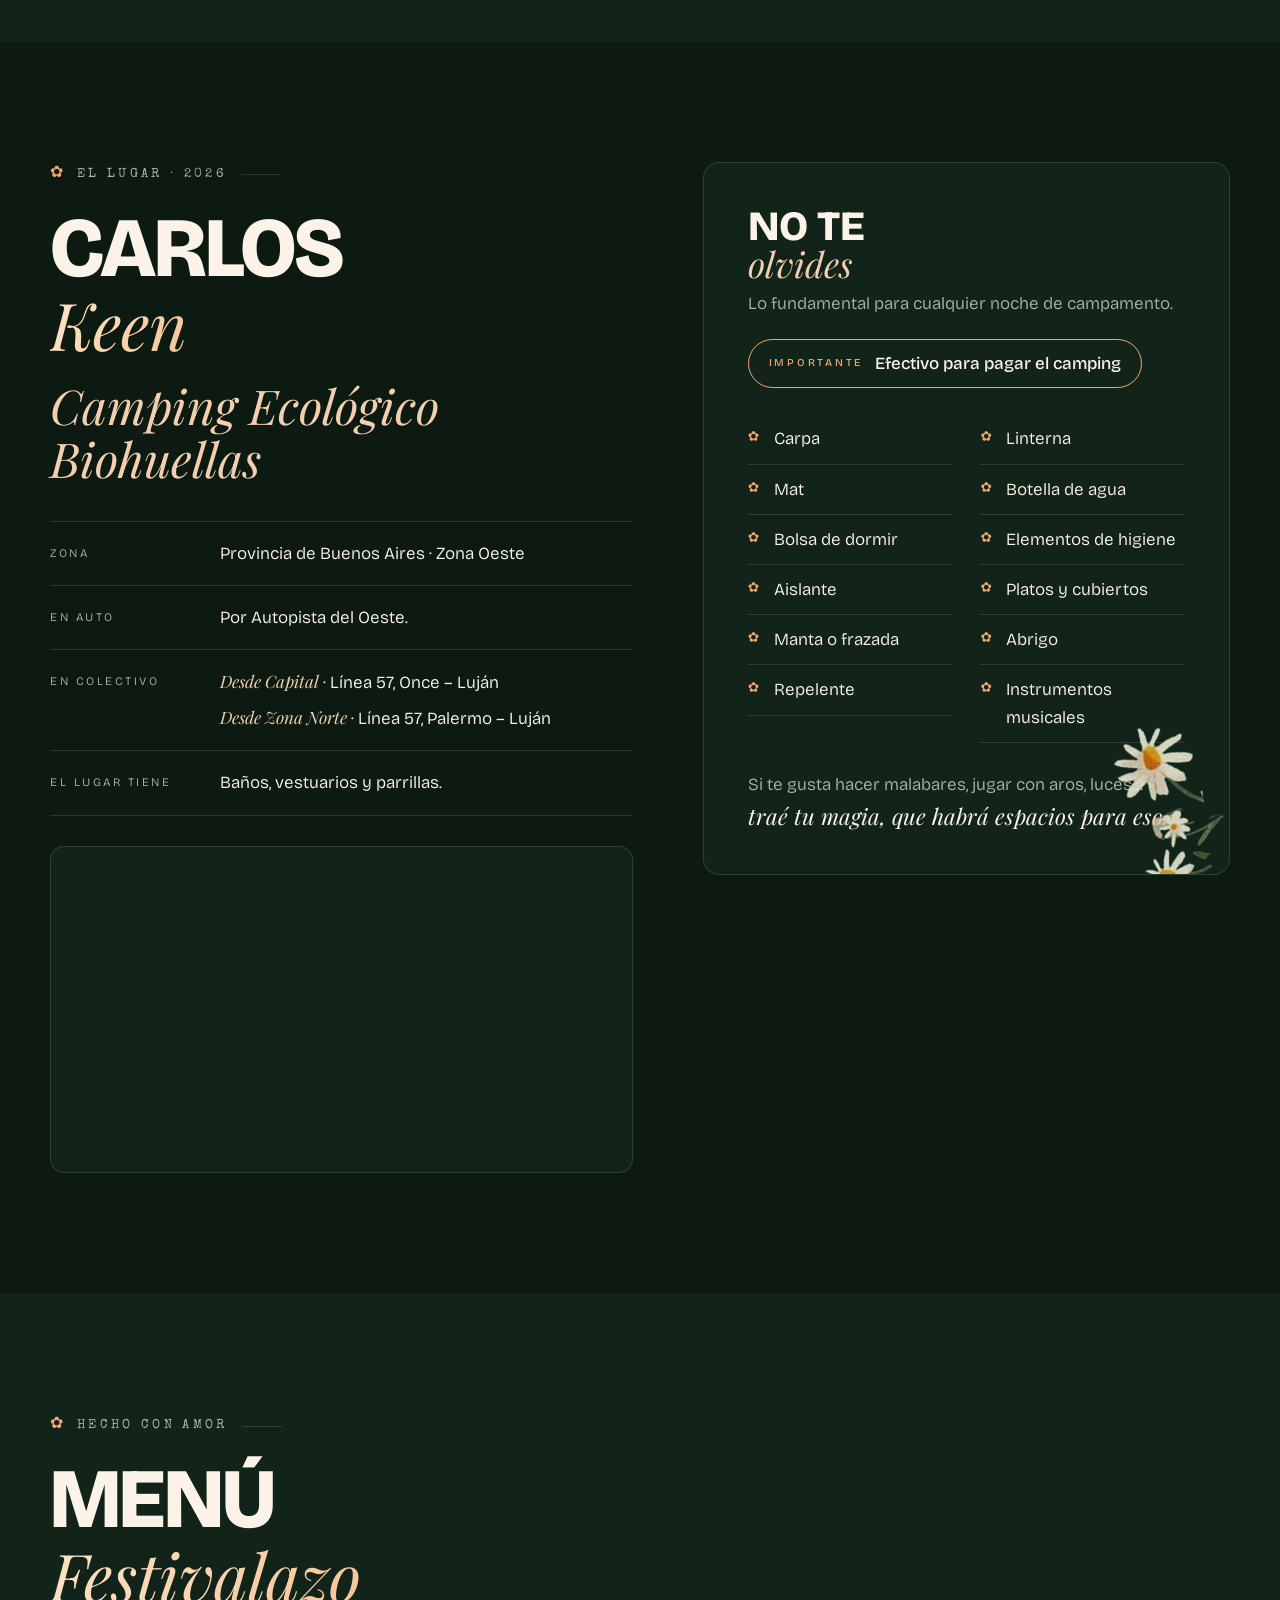
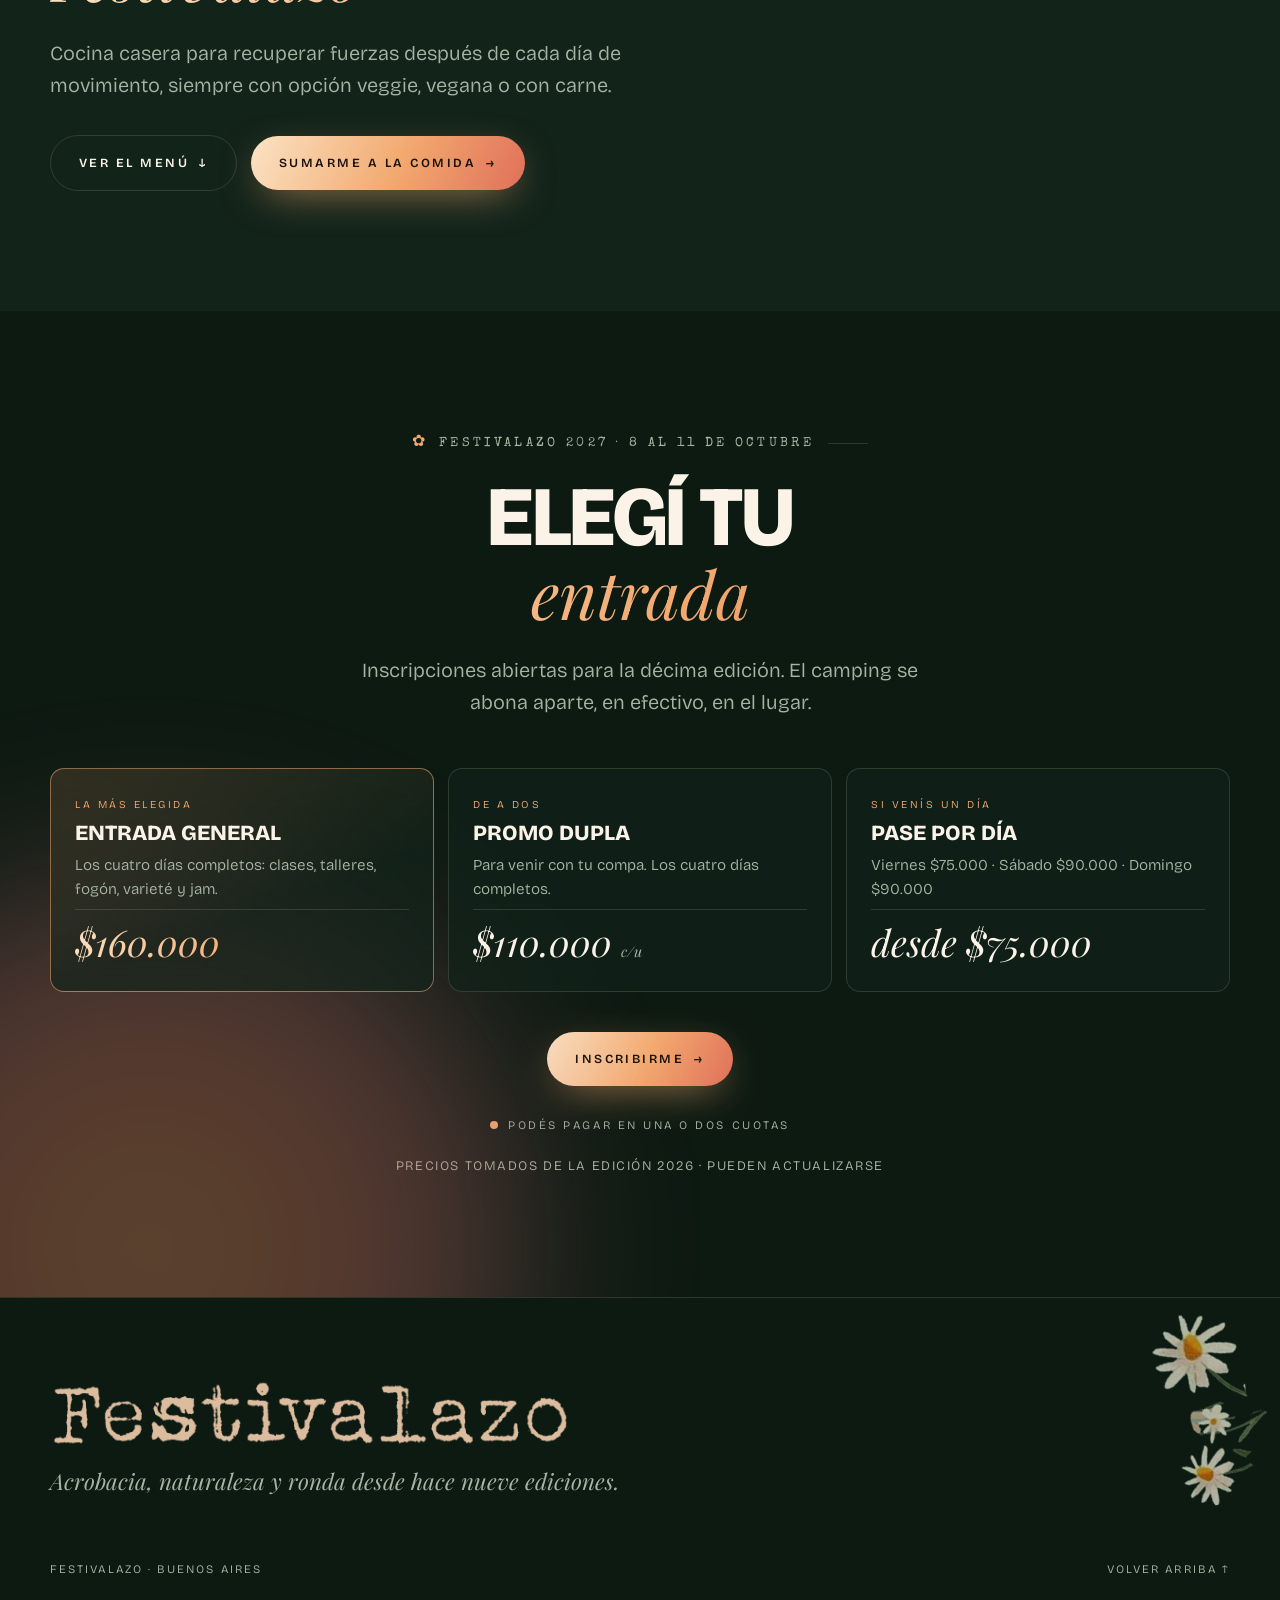
==== commit 8716c4ff: "Portada más lenta: el logo se enciende entero desde atrás Co-Authored-By: Claude Opus 5.5 <noreply@a" ====
--- a/index.html
+++ b/index.html
@@ -9,7 +9,7 @@
 <link rel="preconnect" href="https://fonts.googleapis.com">
 <link rel="preconnect" href="https://fonts.gstatic.com" crossorigin>
 <link href="https://fonts.googleapis.com/css2?family=Bricolage+Grotesque:opsz,wght@12..96,300..800&family=Playfair+Display:ital,wght@1,400;1,500;1,600&family=Special+Elite&display=swap" rel="stylesheet">
-<link rel="stylesheet" href="estilos.css">
+<link rel="stylesheet" href="estilos.css?v=6">
 </head>
 <body>
 
--- a/estilos.css
+++ b/estilos.css
@@ -76,14 +76,14 @@
 @keyframes zoom { to { transform: scale(1.08); } }
 /* Entrada animada: primero aparece Festivalazo, después el 10ma */
 .hero .eyebrow { animation: rise .9s .1s both cubic-bezier(.2,.7,.2,1); }
-.hero .bigLogo { animation: glowLogo 2.2s .3s both ease-out; }
-@keyframes glowLogo { from { opacity: 0; filter: brightness(.15) blur(3px) drop-shadow(0 6px 40px rgba(0,0,0,0)); } 45% { opacity: 1; } to { opacity: 1; filter: brightness(1) blur(0) drop-shadow(0 6px 40px rgba(0,0,0,.35)); } }
+.hero .bigLogo { transform-origin: 50% 50%; animation: glowLogo 3.6s .3s both cubic-bezier(.25,.1,.25,1); }
+@keyframes glowLogo { from { opacity: 0; transform: scale(.88); filter: brightness(.1) blur(8px) drop-shadow(0 6px 40px rgba(0,0,0,0)); } 50% { opacity: 1; } to { opacity: 1; transform: none; filter: brightness(1) blur(0) drop-shadow(0 6px 40px rgba(0,0,0,.35)); } }
 .hero h1.edicion { display: flex; align-items: center; gap: .3em; margin-top: 10px; font-size: clamp(2rem, 4.6vw, 3.6rem); }
-.edicion .num { font-weight: 600; filter: drop-shadow(0 4px 18px rgba(242,168,110,.35)); font-size: 3.2em; line-height: .9; letter-spacing: -.03em; padding-right: .06em; animation: glowNum 1.8s 2s both ease-out; }
+.edicion .num { font-weight: 600; filter: drop-shadow(0 4px 18px rgba(242,168,110,.35)); font-size: 3.2em; line-height: .9; letter-spacing: -.03em; padding-right: .06em; transform-origin: 50% 60%; animation: glowNum 2.8s 2.9s both cubic-bezier(.25,.1,.25,1); }
 .edicion .num sup { font-size: .4em; vertical-align: top; position: relative; top: .25em; margin-left: .02em; letter-spacing: 0; }
-.edicion .ed { line-height: 1; animation: rise 1s 2.8s both cubic-bezier(.2,.7,.2,1); }
-.hero-arch, .hero-bottom { animation: rise 1.1s 3.1s both cubic-bezier(.2,.7,.2,1); }
-@keyframes glowNum { from { opacity: 0; filter: brightness(.15) blur(3px) drop-shadow(0 4px 18px rgba(242,168,110,0)); } 45% { opacity: 1; } to { opacity: 1; filter: brightness(1) blur(0) drop-shadow(0 4px 18px rgba(242,168,110,.35)); } }
+.edicion .ed { line-height: 1; animation: rise 1.4s 4.2s both cubic-bezier(.2,.7,.2,1); }
+.hero-arch, .hero-bottom { animation: rise 1.4s 4.6s both cubic-bezier(.2,.7,.2,1); }
+@keyframes glowNum { from { opacity: 0; transform: scale(.85); filter: brightness(.1) blur(8px) drop-shadow(0 4px 18px rgba(242,168,110,0)); } 50% { opacity: 1; } to { opacity: 1; transform: none; filter: brightness(1) blur(0) drop-shadow(0 4px 18px rgba(242,168,110,.35)); } }
 @keyframes rise { from { opacity: 0; transform: translateY(18px); } }
 .hero-bottom { display: flex; flex-wrap: wrap; align-items: flex-end; justify-content: space-between; gap: 30px; margin-top: 44px; padding-top: 30px; border-top: 1px solid var(--line); }
 .facts { display: flex; flex-wrap: wrap; gap: 20px 48px; }
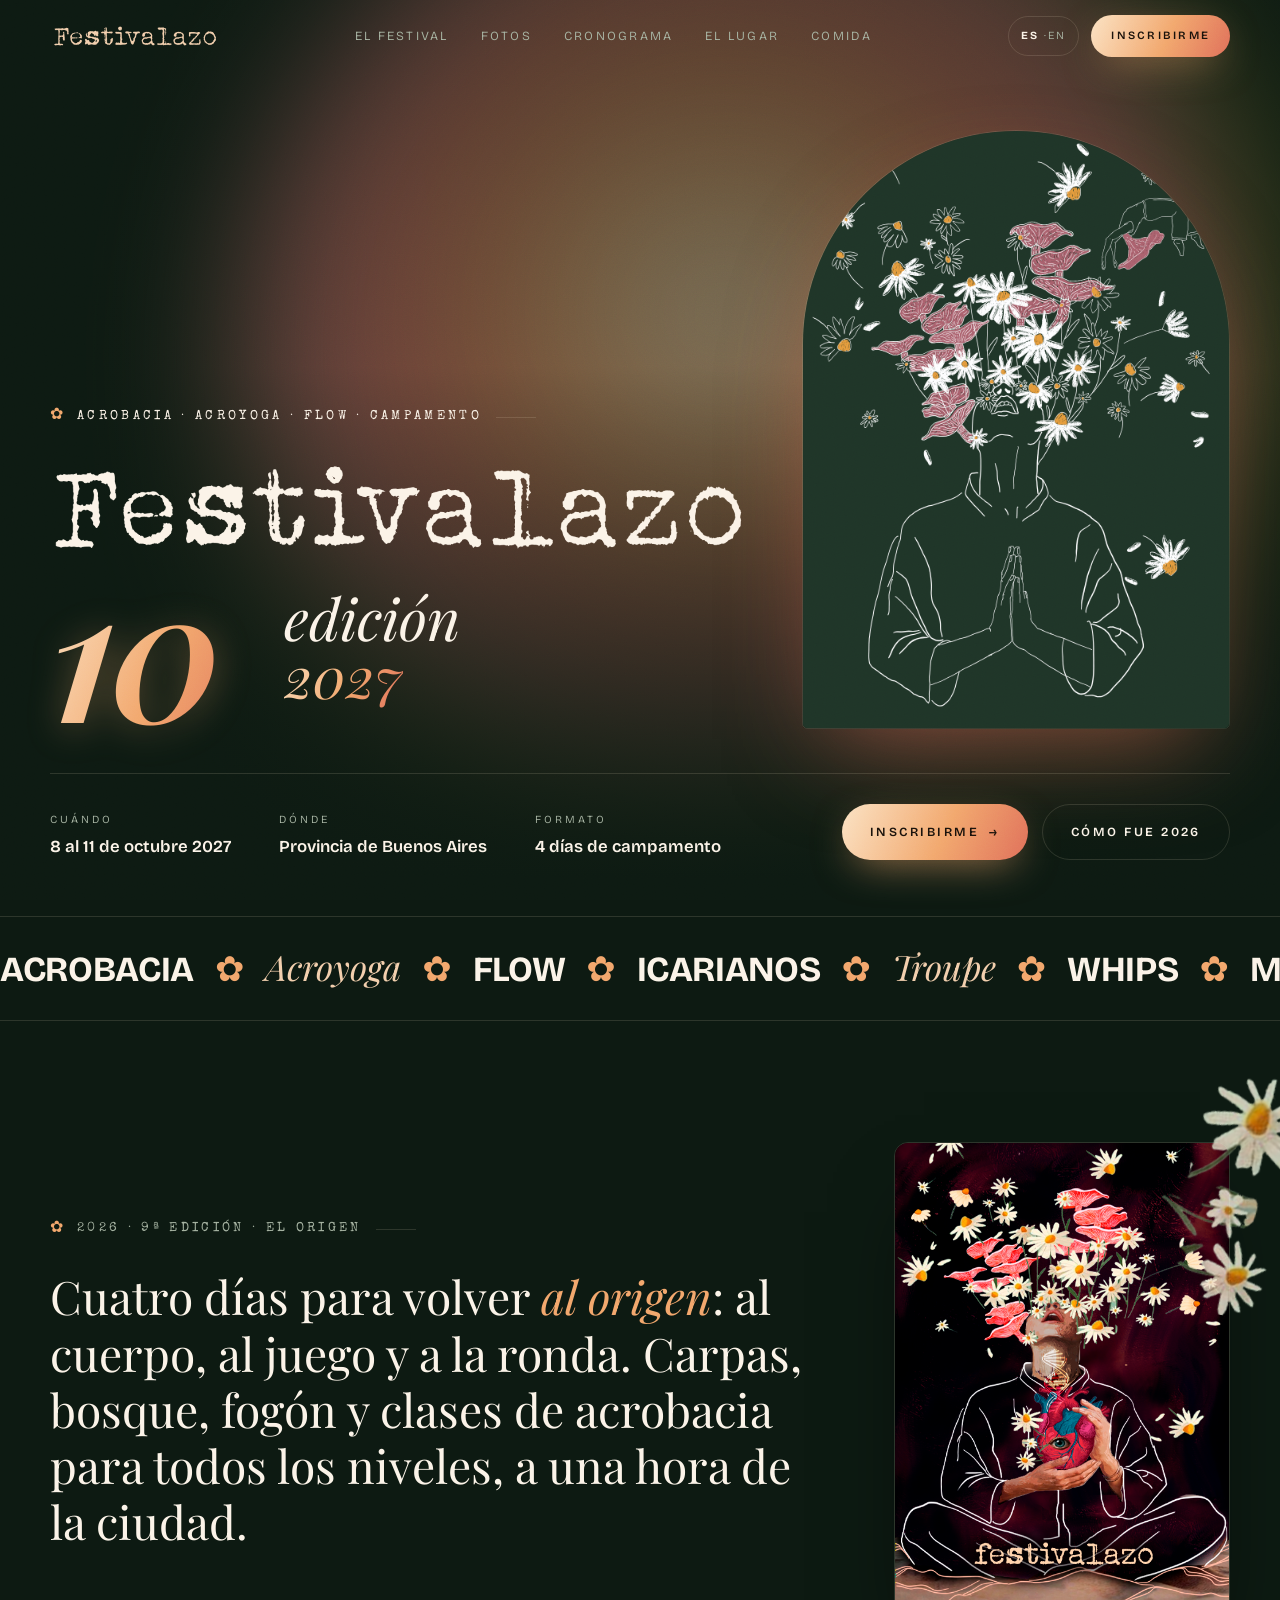
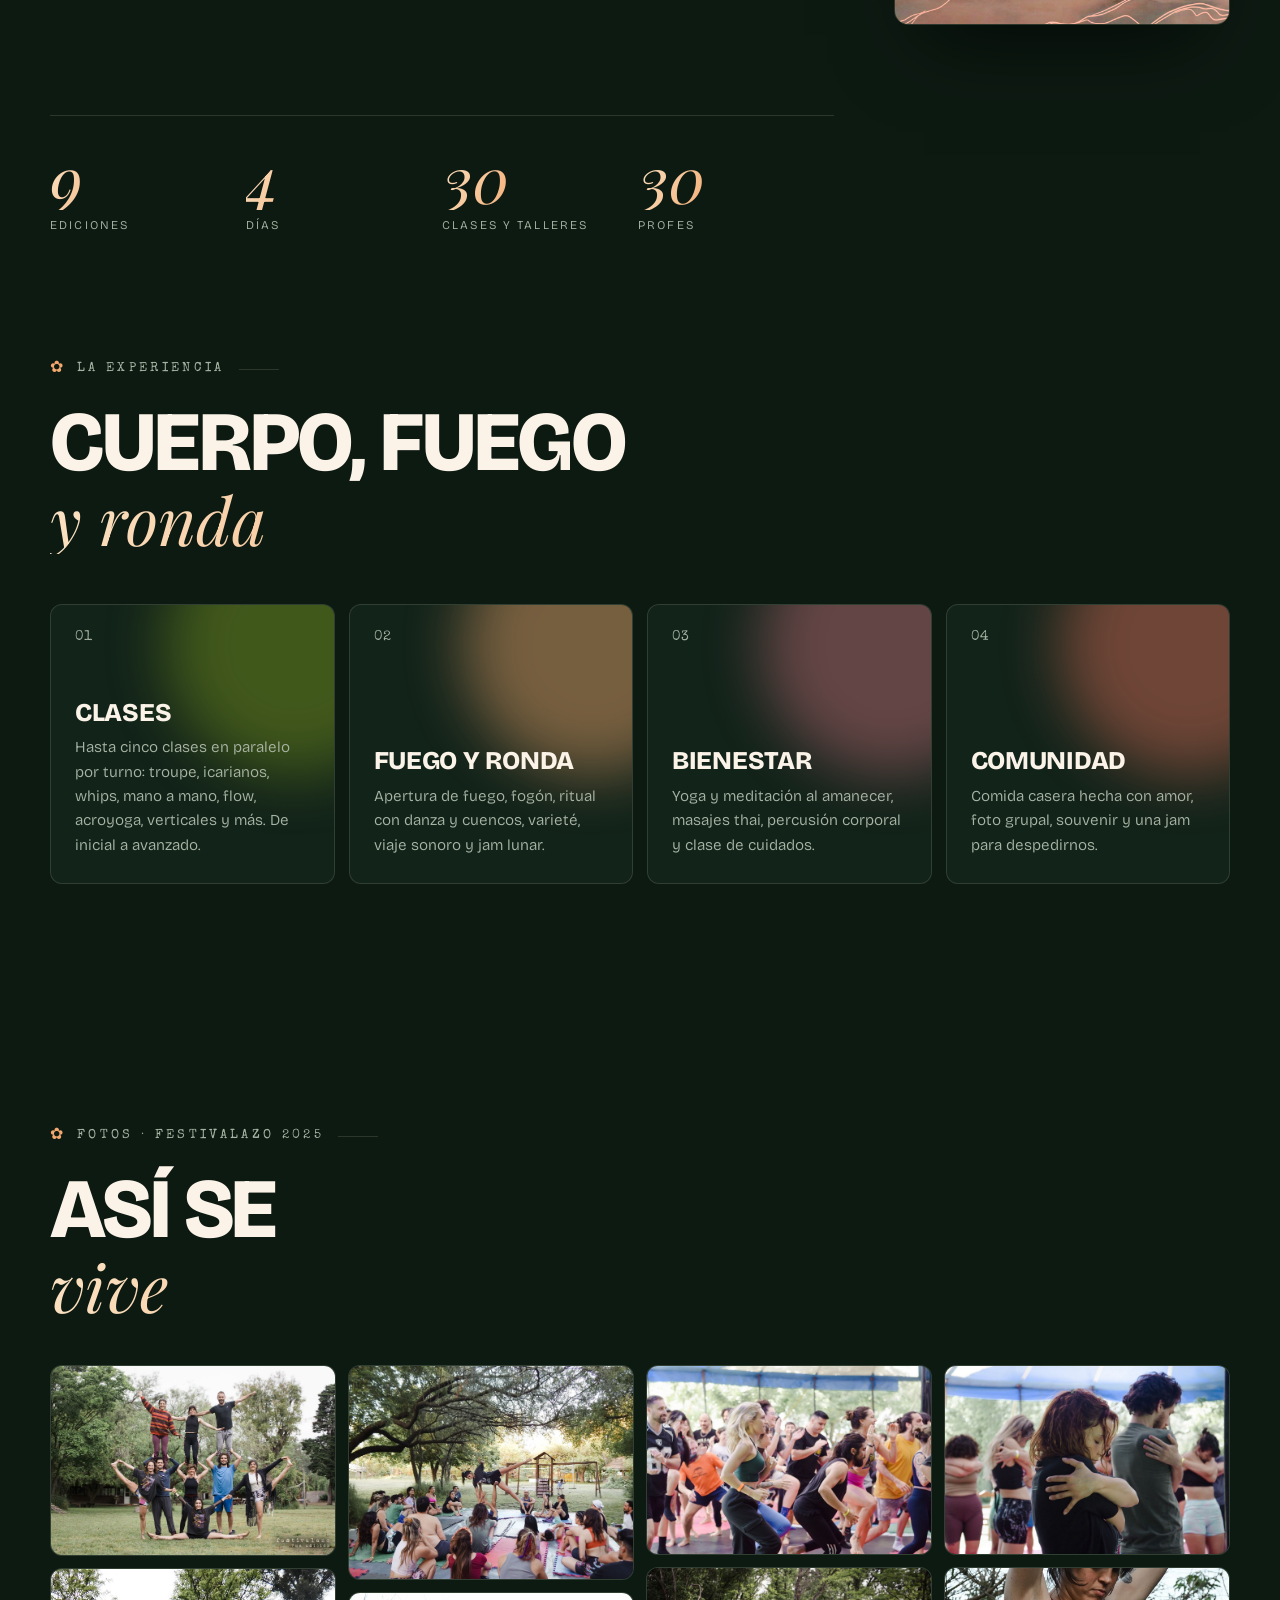
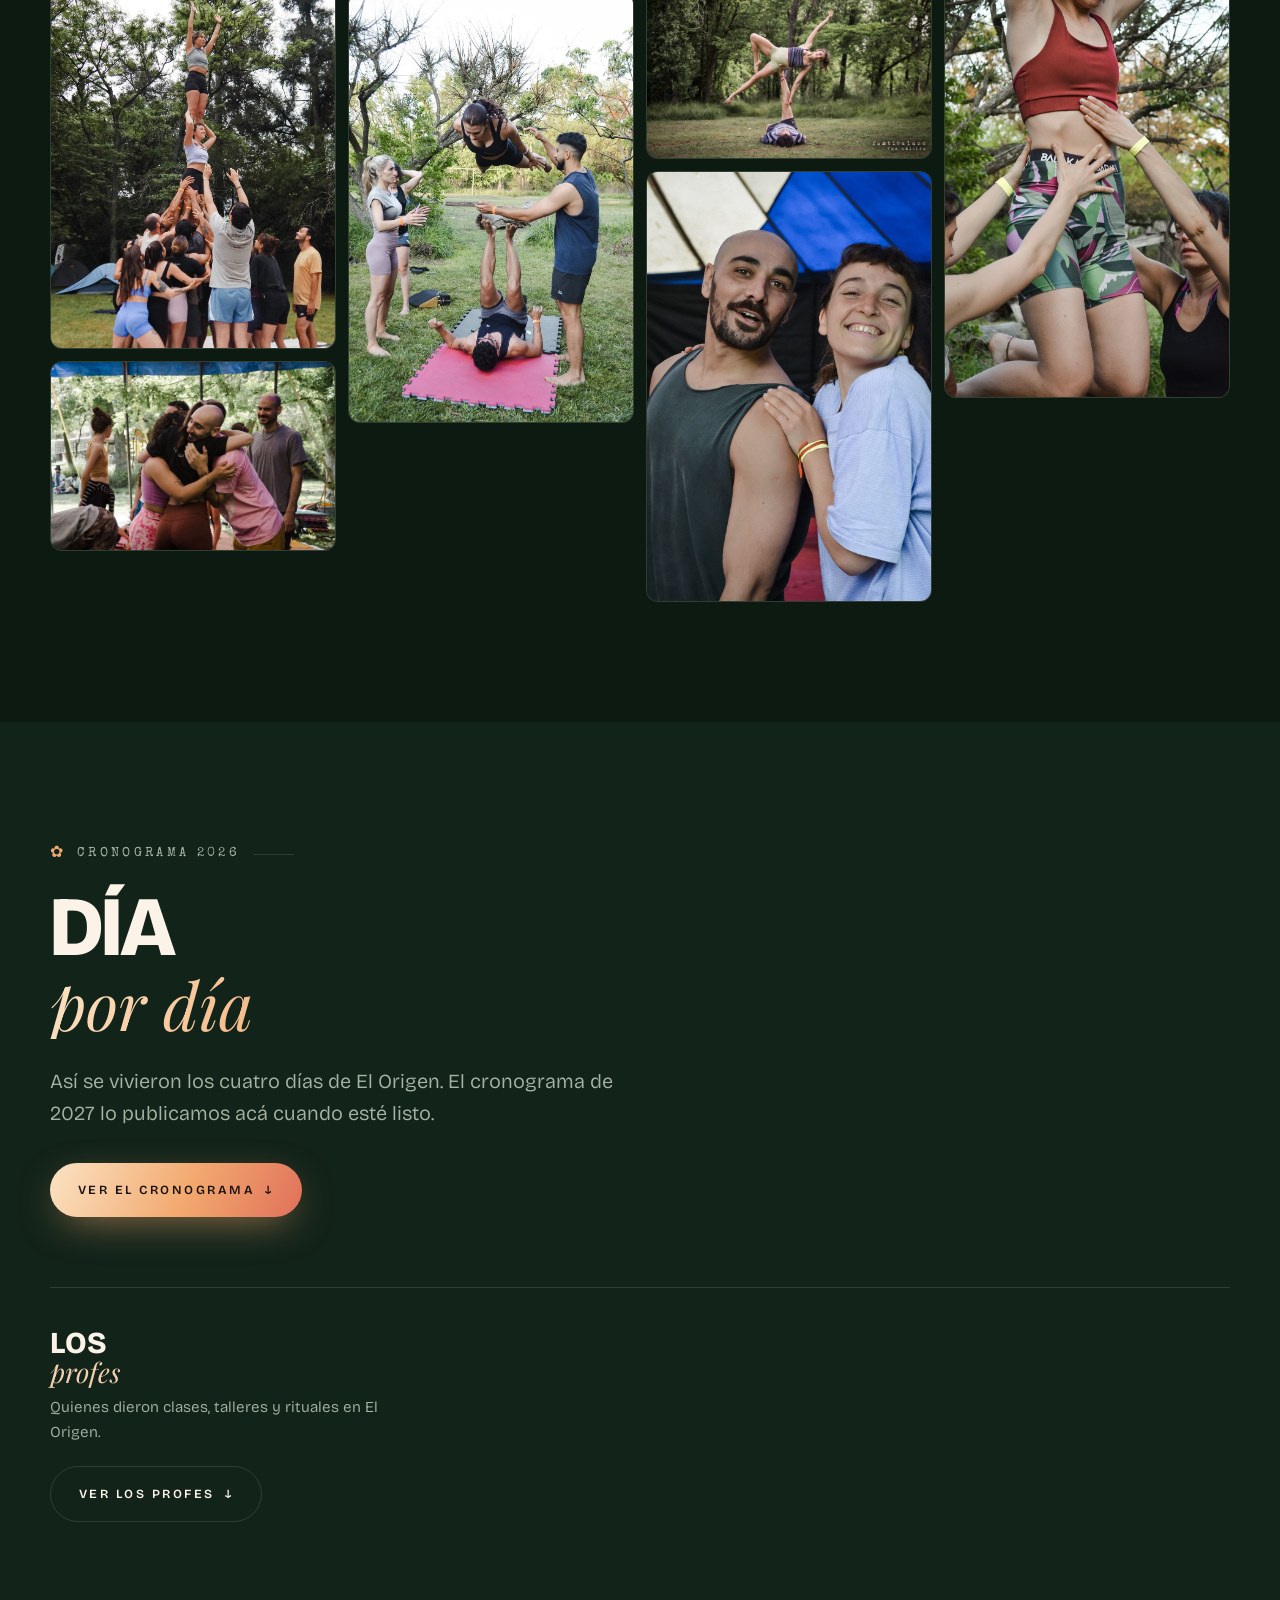
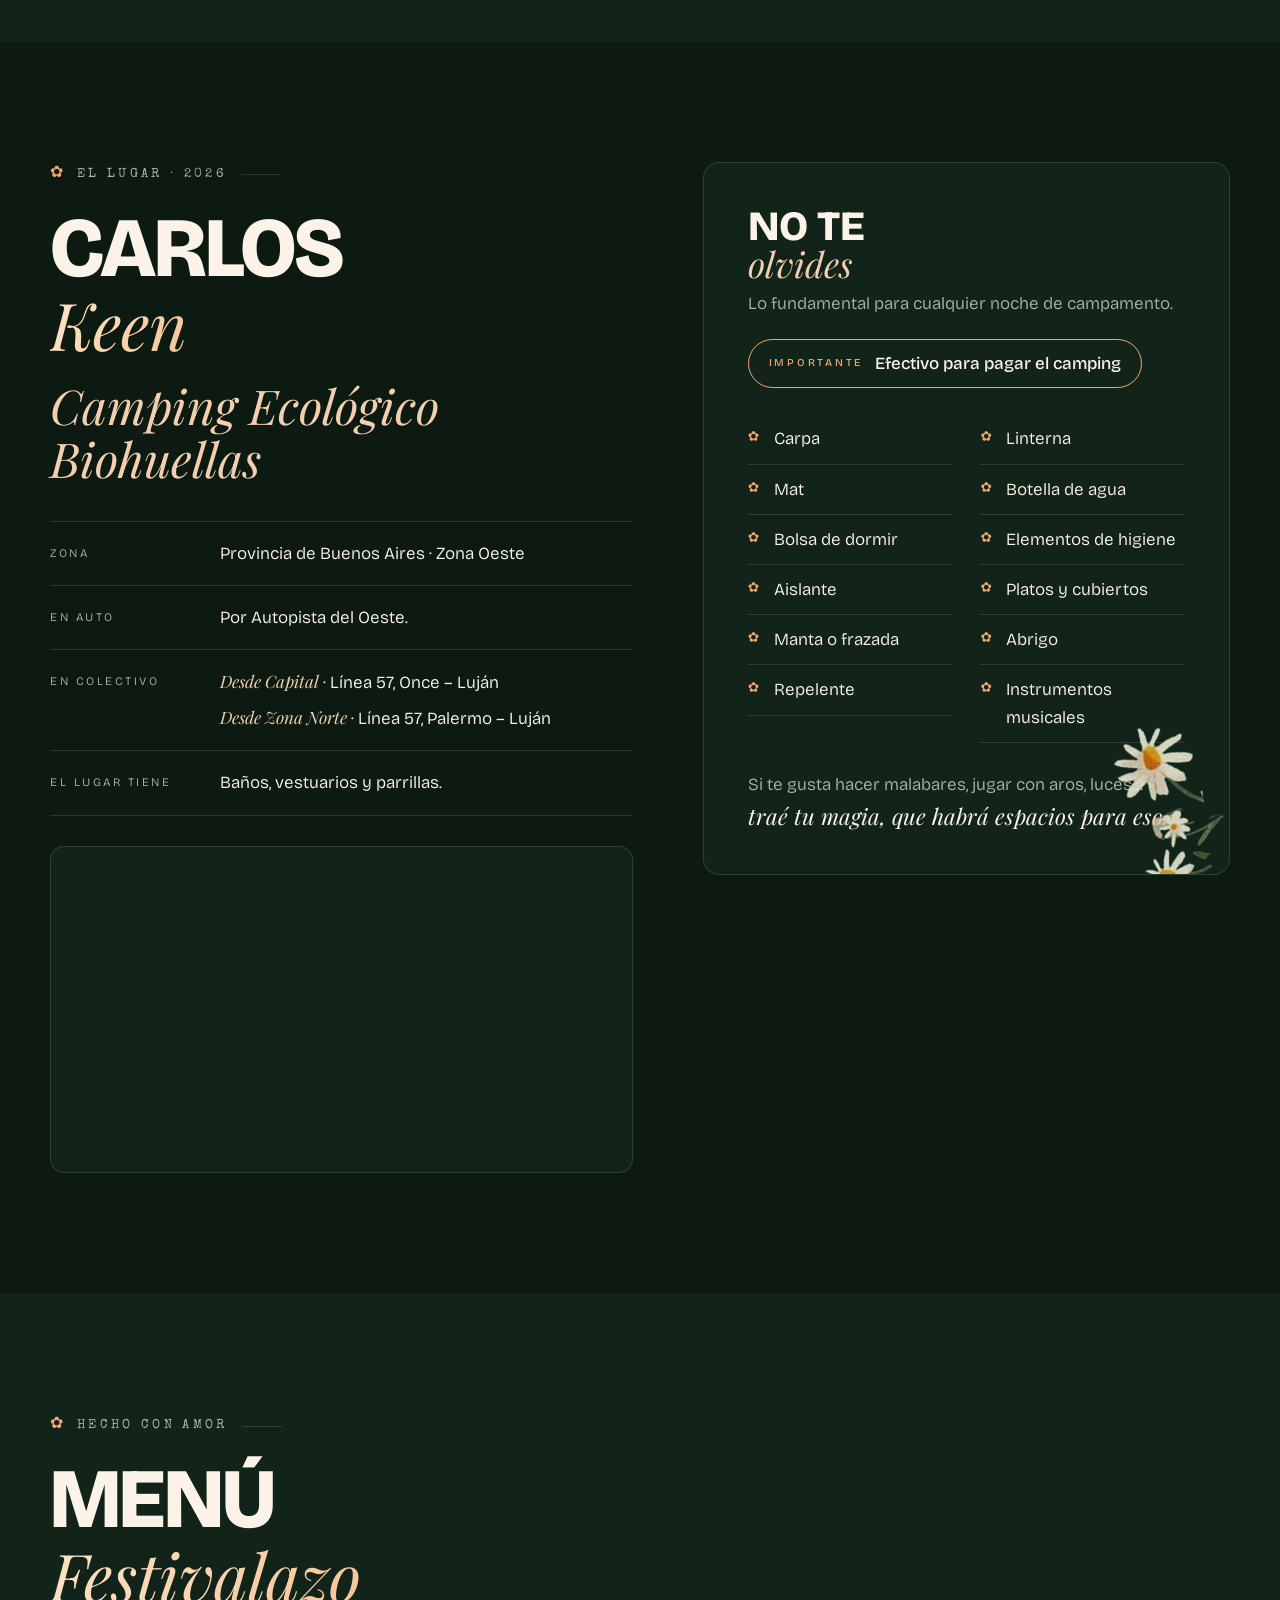
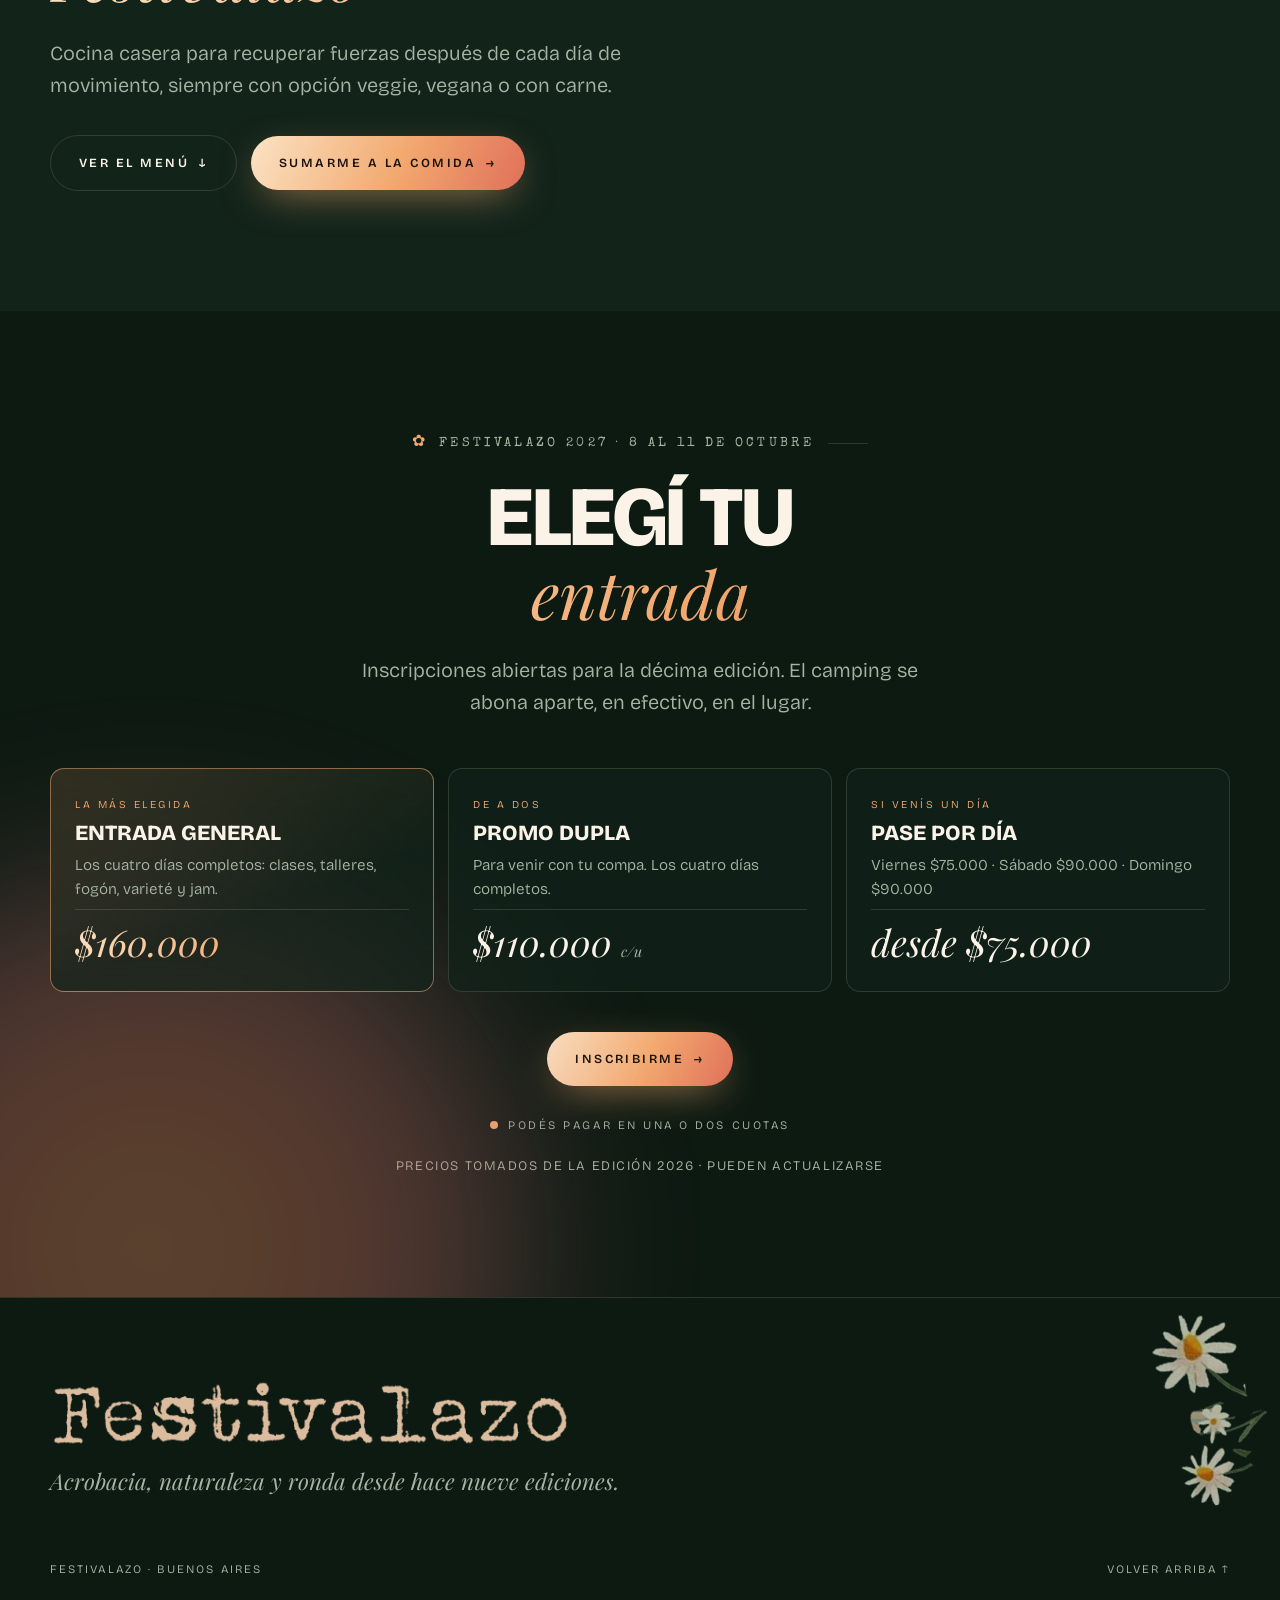
==== commit f9c76bdd: "Versión en inglés (/en/) con selector ES/EN y mails en inglés Co-Authored-By: Claude Opus 5.5 <norep" ====
--- a/index.html
+++ b/index.html
@@ -9,7 +9,8 @@
 <link rel="preconnect" href="https://fonts.googleapis.com">
 <link rel="preconnect" href="https://fonts.gstatic.com" crossorigin>
 <link href="https://fonts.googleapis.com/css2?family=Bricolage+Grotesque:opsz,wght@12..96,300..800&family=Playfair+Display:ital,wght@1,400;1,500;1,600&family=Special+Elite&display=swap" rel="stylesheet">
-<link rel="stylesheet" href="estilos.css?v=6">
+<link rel="stylesheet" href="estilos.css?v=7">
+<link rel="alternate" hreflang="en" href="https://festivalazo.com/en/">
 </head>
 <body>
 
@@ -23,7 +24,10 @@
       <li><a href="#lugar">El lugar</a></li>
       <li><a href="#comida">Comida</a></li>
     </ul>
-    <a class="btn fill" href="inscripcion.html">Inscribirme</a>
+    <div class="nav-r">
+      <a class="lang" href="en/" hreflang="en" lang="en" aria-label="English version"><b>ES</b>·EN</a>
+      <a class="btn fill" href="inscripcion.html">Inscribirme</a>
+    </div>
   </div>
 </nav>
 
--- a/estilos.css
+++ b/estilos.css
@@ -306,3 +306,9 @@
   .hero::before, .hero-arch img, .marquee .track, .hero .eyebrow, .hero .bigLogo, .edicion .num, .edicion .ed, .hero-arch, .hero-bottom { animation: none; }
   html { scroll-behavior: auto; }
 }
+
+/* Selector de idioma */
+.nav-r { display: flex; align-items: center; gap: 12px; }
+.lang { display: inline-flex; align-items: center; gap: 6px; font-size: .68rem; letter-spacing: .18em; text-transform: uppercase; color: var(--muted); border: 1px solid var(--line); border-radius: 999px; padding: 10px 12px; transition: color .2s, border-color .2s; }
+.lang b { color: var(--ink); font-weight: 700; }
+.lang:hover { color: var(--ink); border-color: var(--peach); }
